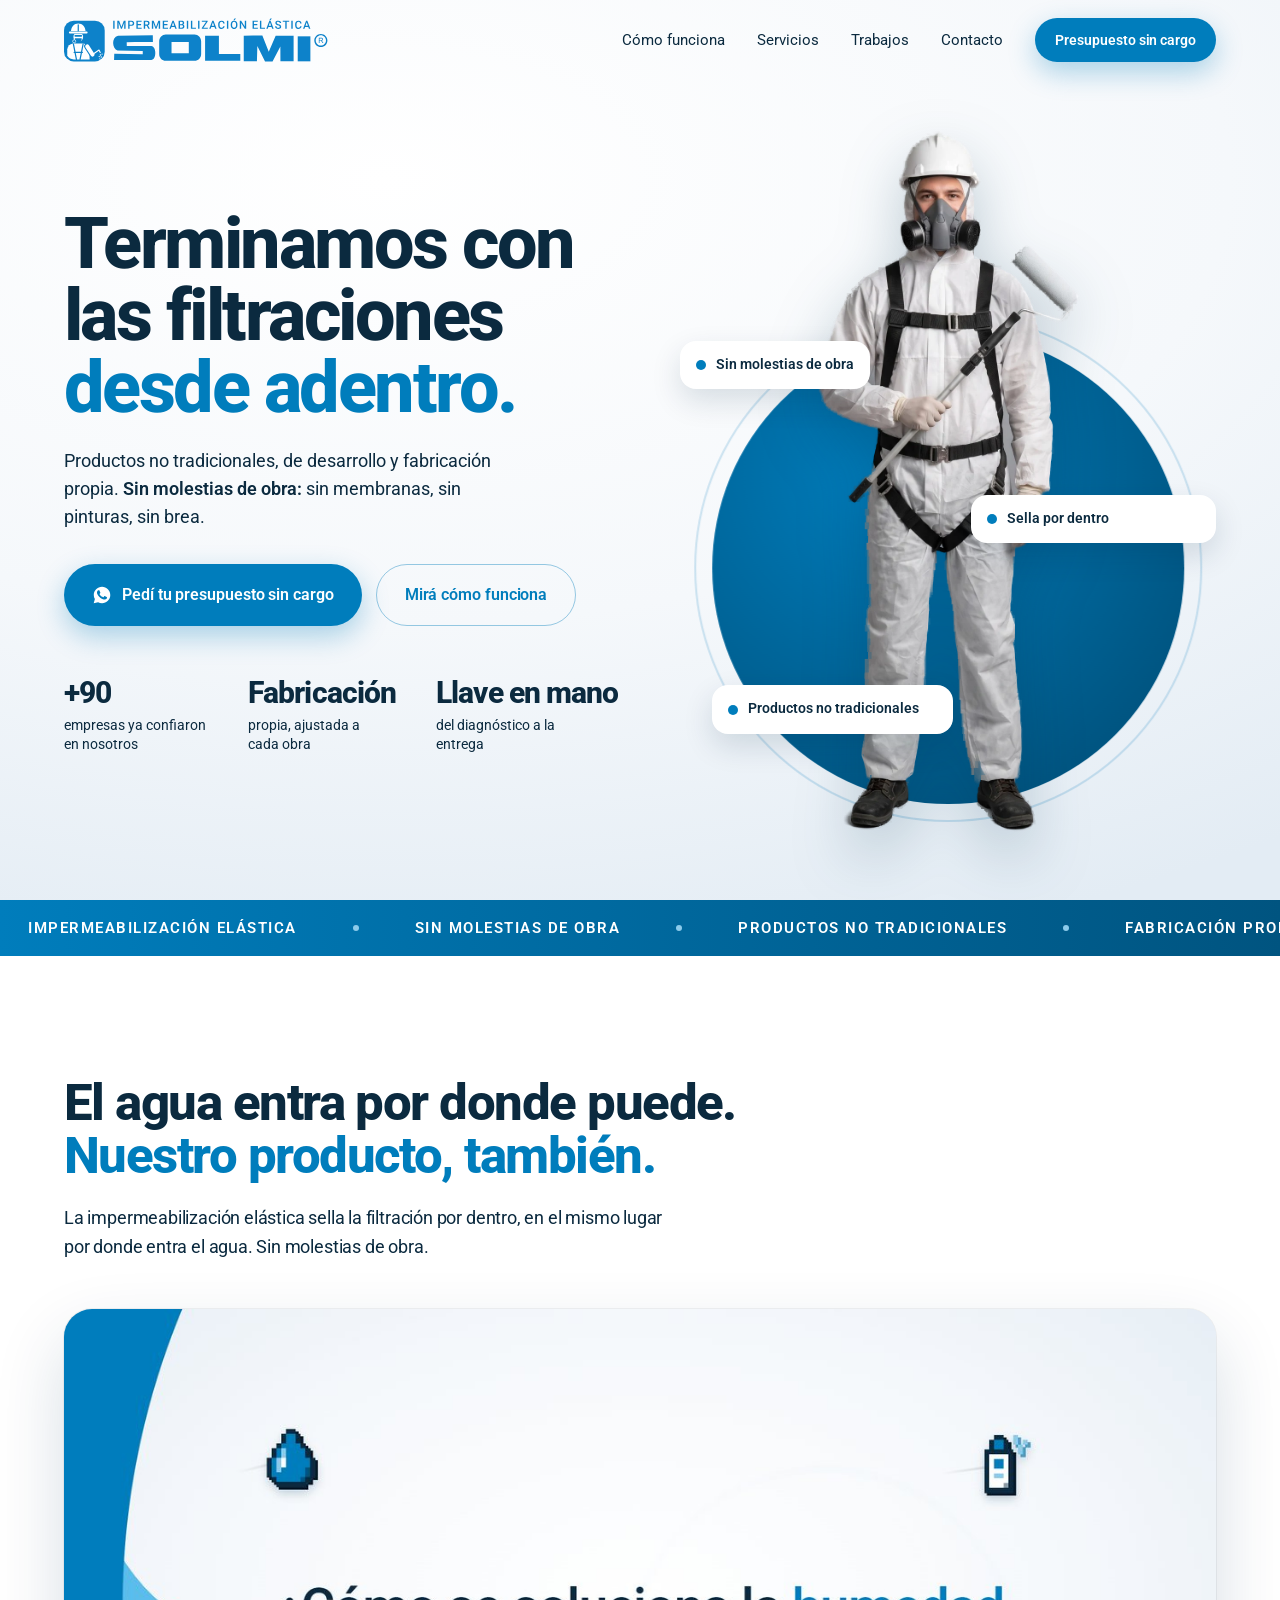
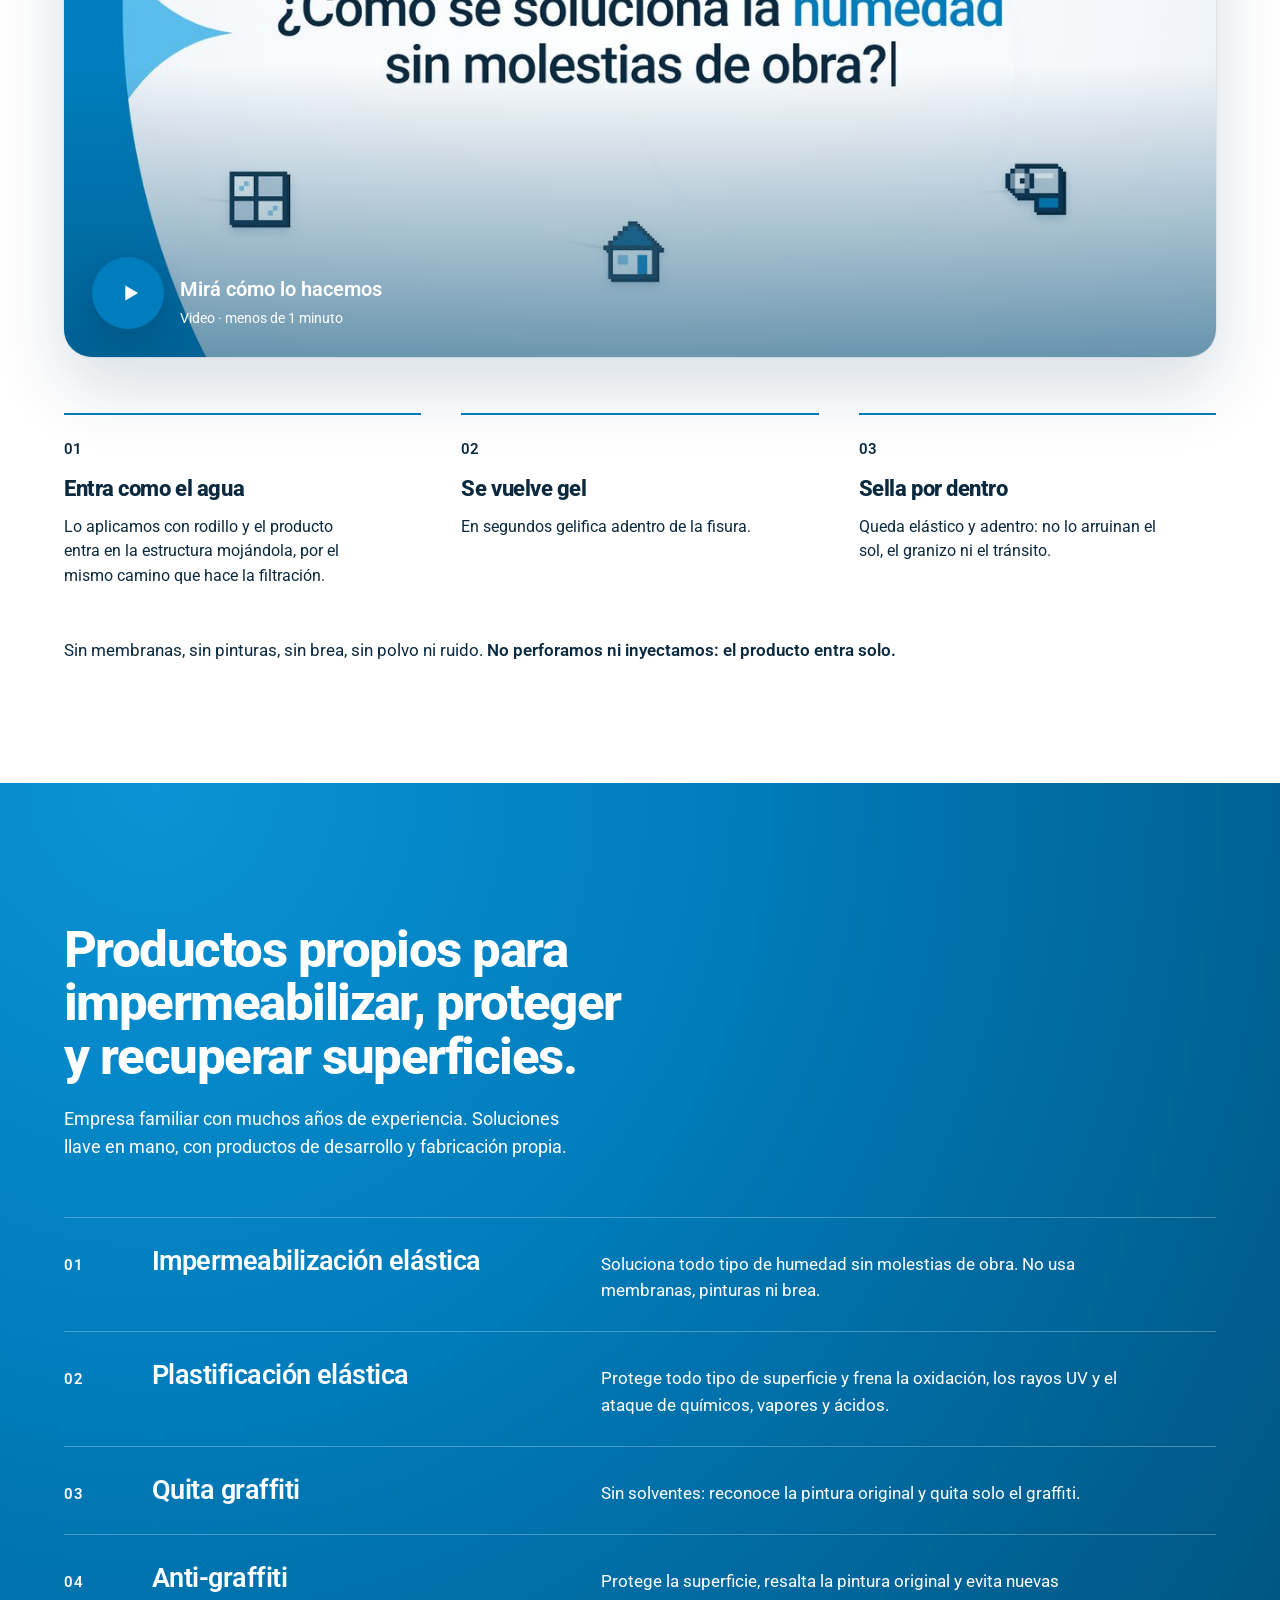
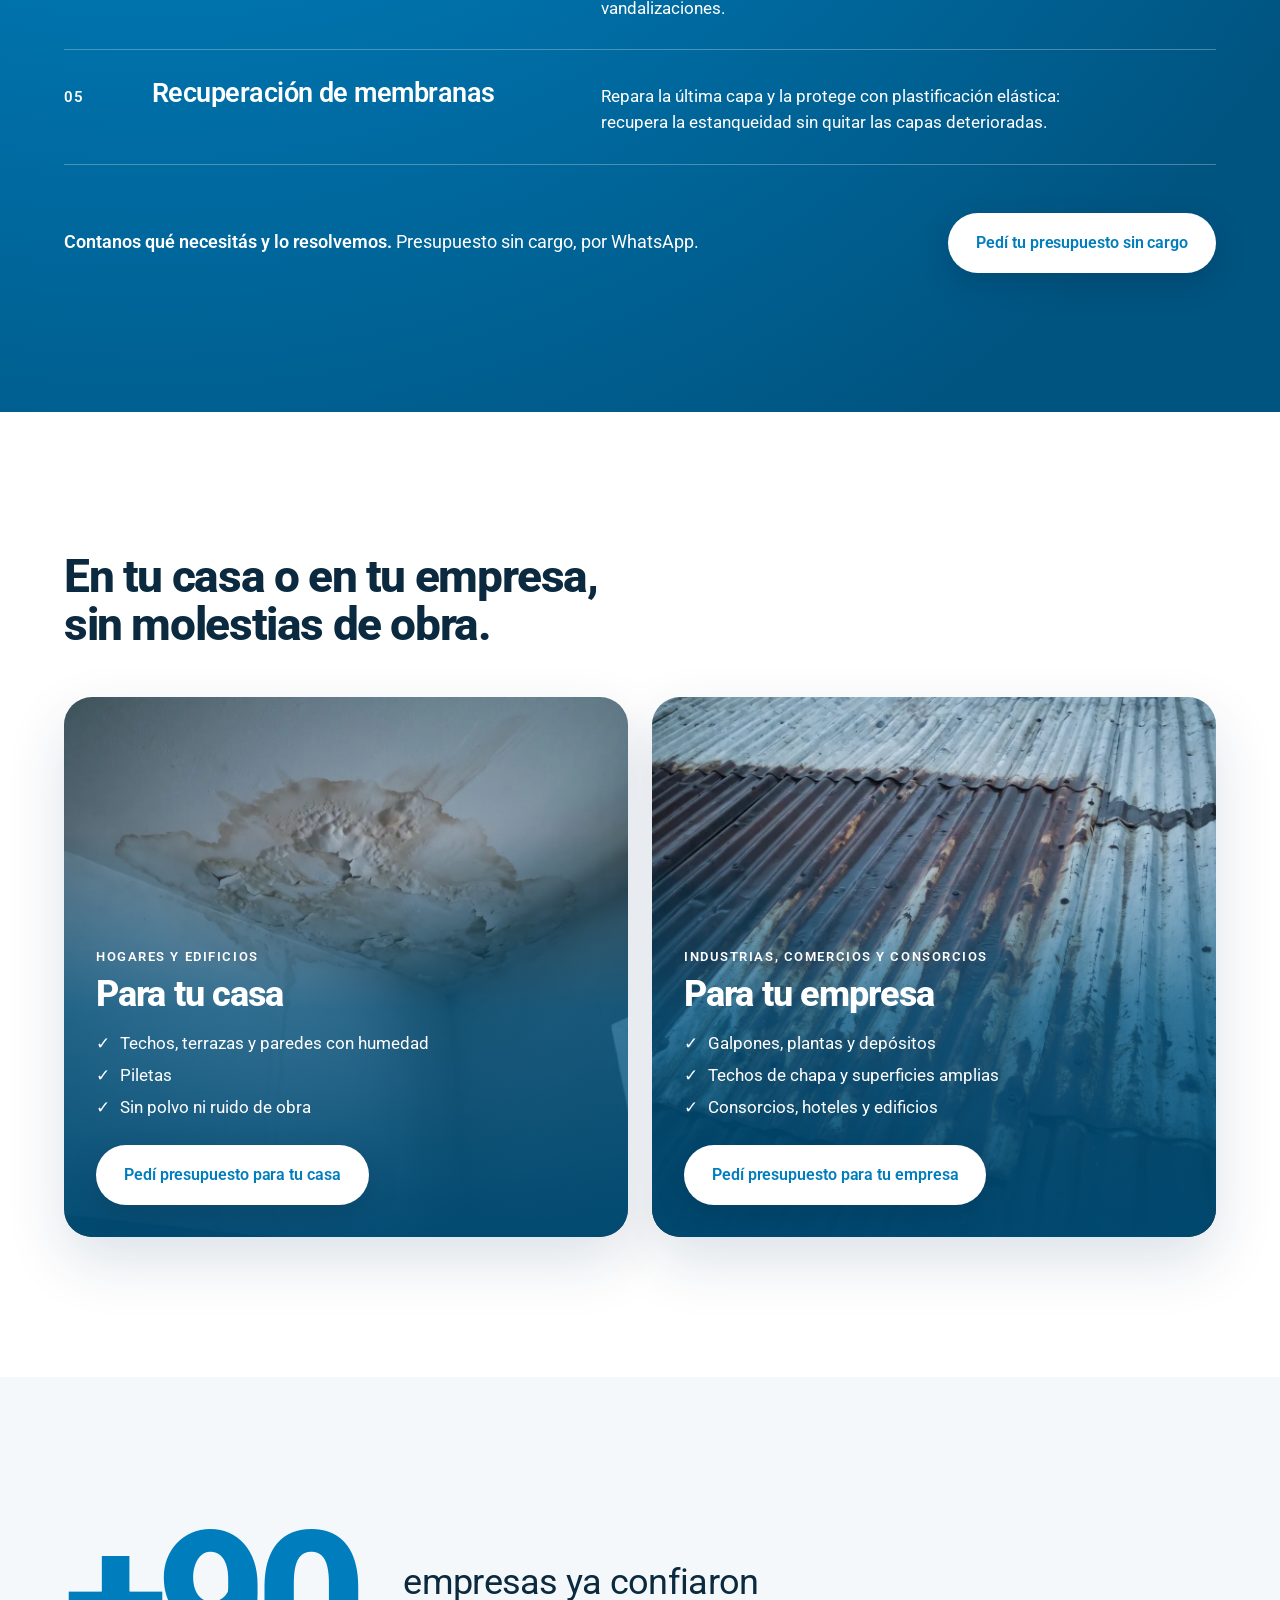
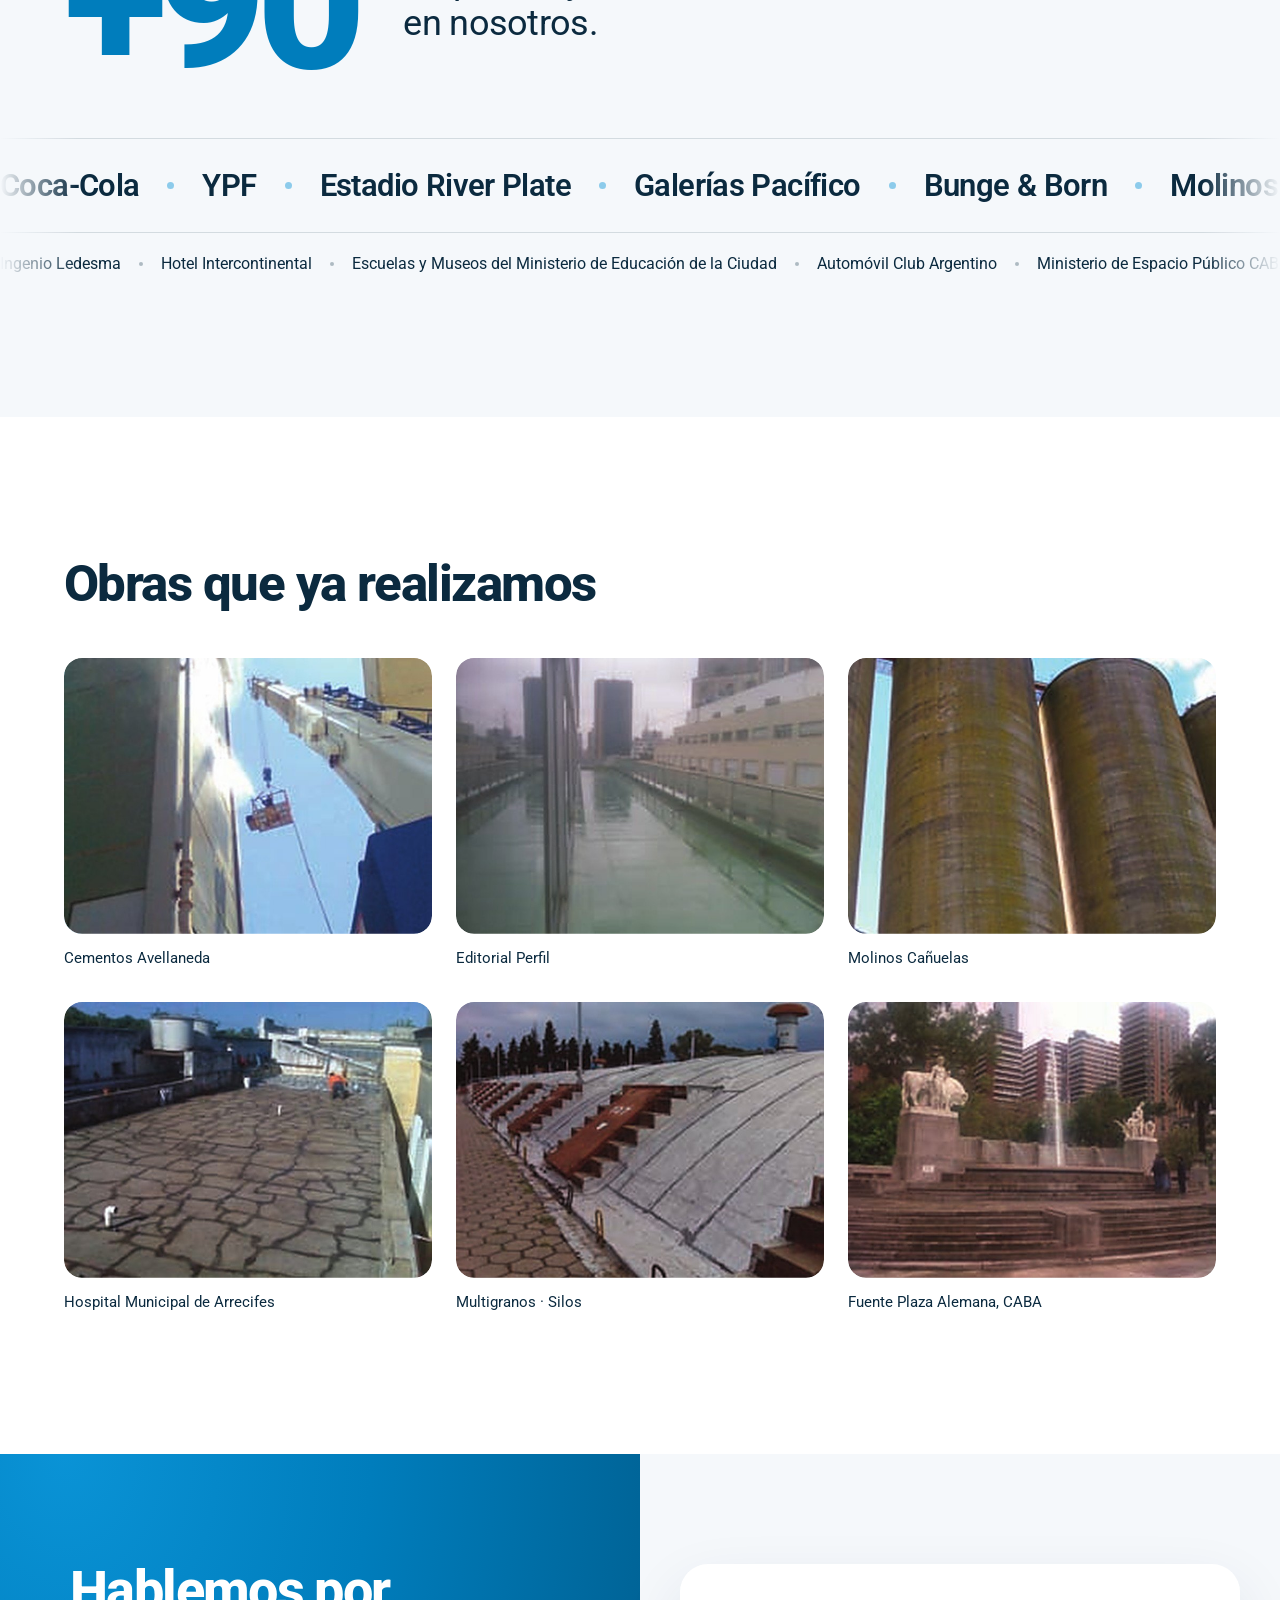
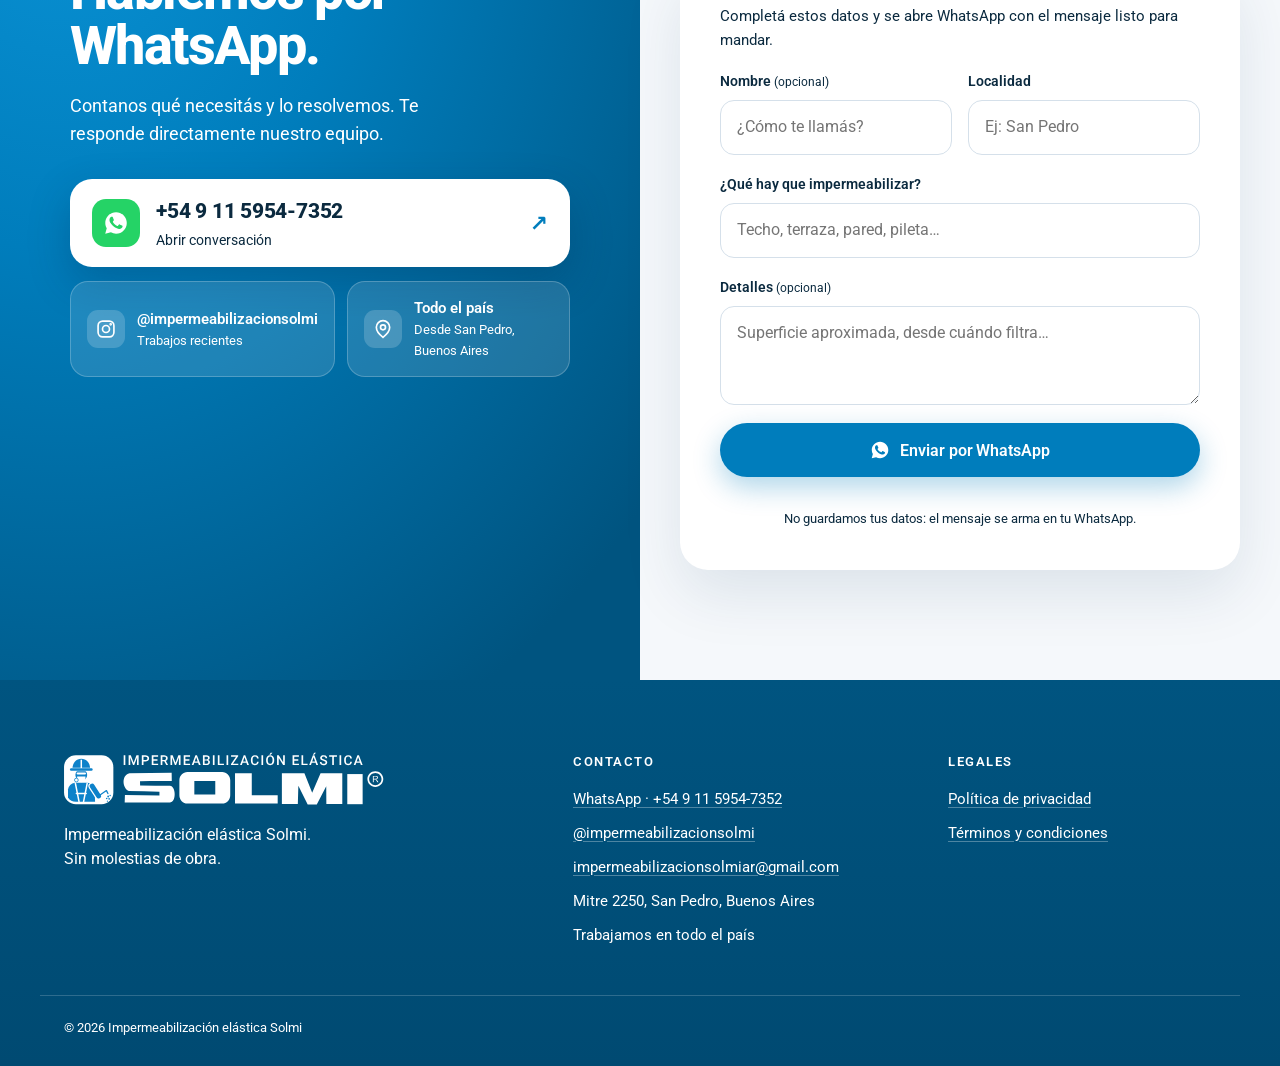
==== index.html @ 02254f0a "Presupuesto online: ficha con domicilio y tipo de trabajo + página para aceptar el presupuesto Co-Au" ====
<!DOCTYPE html>
<html lang="es">
<head>
    <meta charset="UTF-8">
    <meta name="viewport" content="width=device-width, initial-scale=1.0">
    <title>Impermeabilización elástica Solmi · Sin molestias de obra</title>
    <meta name="description" content="Impermeabilización elástica con productos no tradicionales, de desarrollo y fabricación propia. Sin molestias de obra: sin membranas, sin pinturas, sin brea. San Pedro y todo el corredor. Presupuesto sin cargo por WhatsApp.">
    <meta name="theme-color" content="#007DBC">
    <!-- Versión para mostrar: sacar este noindex cuando se publique en serio. -->
    <meta name="robots" content="noindex">
    <link rel="icon" href="./assets/img/favicon.svg" type="image/svg+xml">
    <link rel="apple-touch-icon" href="./assets/img/apple-touch-icon.png">
    <!-- Para compartir. ⬜ Si cambia el dominio, actualizar og:image y og:url. -->
    <meta property="og:type" content="website">
    <meta property="og:locale" content="es_AR">
    <meta property="og:site_name" content="Impermeabilización elástica Solmi">
    <meta property="og:title" content="Impermeabilización elástica Solmi · Sin molestias de obra">
    <meta property="og:description" content="Terminamos con las filtraciones desde adentro. Productos no tradicionales, de desarrollo y fabricación propia. Presupuesto sin cargo por WhatsApp.">
    <meta property="og:image" content="https://seerystudio.github.io/solmi-web/assets/img/og-solmi.jpg">
    <meta property="og:url" content="https://seerystudio.github.io/solmi-web/">
    <meta property="og:image:width" content="1200">
    <meta property="og:image:height" content="630">
    <meta name="twitter:card" content="summary_large_image">
    <script type="application/ld+json">{"@context": "https://schema.org", "@type": "LocalBusiness", "name": "Impermeabilización elástica Solmi", "description": "Impermeabilización elástica con productos no tradicionales, de desarrollo y fabricación propia. Sin molestias de obra.", "telephone": "+54 9 11 5954-7352", "email": "impermeabilizacionsolmiar@gmail.com", "image": "assets/img/og-solmi.jpg", "address": {"@type": "PostalAddress", "streetAddress": "Mitre 2250", "addressLocality": "San Pedro", "addressRegion": "Buenos Aires", "addressCountry": "AR"}, "areaServed": {"@type": "Country", "name": "Argentina"}, "sameAs": ["https://www.instagram.com/impermeabilizacionsolmi/"]}</script>

    <link rel="preload" href="./assets/fonts/roboto-latin-var.woff2" as="font" type="font/woff2" crossorigin>
    <link rel="preload" href="./assets/img/aplicador-frente.webp" as="image" fetchpriority="high">
    <link rel="stylesheet" href="index.css?v=20261014">
</head>
<body>
    <div class="scroll-bar" id="scroll-bar" aria-hidden="true"></div>

    <!-- MENÚ -->
    <nav class="nav" id="navbar" aria-label="Principal">
        <div class="container nav-container">
            <a href="#inicio" class="brand" aria-label="Impermeabilización elástica Solmi, inicio">
                <img class="logo" src="./assets/img/logo-solmi-sello.svg" alt="Impermeabilización elástica Solmi" width="930" height="155">
            </a>
            <div class="nav-links" id="nav-links">
                <a href="#como-funciona">Cómo funciona</a>
                <a href="#servicios">Servicios</a>
                <a href="#trabajos">Trabajos</a>
                <a href="#contacto">Contacto</a>
                <a href="./presupuesto/" class="btn btn-sm btn-main">Presupuesto sin cargo</a>
            </div>
            <button class="burger" id="burger" aria-label="Abrir menú" aria-expanded="false" aria-controls="nav-links">
                <svg viewBox="0 0 24 24" fill="none" stroke="currentColor" stroke-width="2" stroke-linecap="round" aria-hidden="true"><path class="l1" d="M4 7h16"/><path class="l2" d="M4 12h16"/><path class="l3" d="M4 17h16"/></svg>
            </button>
        </div>
    </nav>

    <!-- HERO -->
    <header class="hero" id="inicio">
        <div class="container hero-grid">
            <div class="hero-copy">
                <h1>Terminamos con las filtraciones <em>desde adentro.</em></h1>
                <p class="hero-sub">Productos no tradicionales, de desarrollo y fabricación propia. <strong>Sin molestias de obra:</strong> sin membranas, sin pinturas, sin brea.</p>
                <div class="hero-ctas">
                    <a href="https://wa.me/5491159547352?text=Hola%2C%20vengo%20de%20la%20web%20de%20Impermeabilizaci%C3%B3n%20el%C3%A1stica%20Solmi.%20Quiero%20pedir%20un%20presupuesto." target="_blank" rel="noopener" class="btn btn-main"><svg class="wa-ico" viewBox="0 0 24 24" aria-hidden="true"><path d="M12.04 2C6.58 2 2.13 6.45 2.13 11.91c0 1.75.46 3.45 1.32 4.95L2.05 22l5.25-1.38c1.45.79 3.08 1.21 4.74 1.21 5.46 0 9.91-4.45 9.91-9.91S17.5 2 12.04 2Zm5.8 14.03c-.25.69-1.44 1.32-2 1.4-.51.08-1.16.11-1.87-.12-.43-.14-.99-.32-1.7-.63-2.98-1.29-4.93-4.29-5.08-4.49-.15-.2-1.21-1.61-1.21-3.07 0-1.46.77-2.18 1.04-2.48.27-.3.6-.37.79-.37h.57c.18 0 .43-.07.67.51.25.6.84 2.06.92 2.21.07.15.12.32.02.52-.1.2-.15.32-.3.5-.15.17-.31.39-.45.52-.15.15-.3.31-.13.61.17.3.77 1.27 1.66 2.06 1.13 1.01 2.09 1.32 2.39 1.47.3.15.47.12.64-.07.17-.2.74-.87.94-1.16.2-.3.4-.25.67-.15.27.1 1.73.82 2.03.97.3.15.5.22.57.35.07.12.07.72-.17 1.41Z"/></svg>Pedí tu presupuesto sin cargo</a>
                    <a href="#como-funciona" class="btn btn-line">Mirá cómo funciona</a>
                </div>
                <dl class="hero-facts">
                    <div class="fact"><dt>+90</dt><dd>empresas ya confiaron en nosotros</dd></div>
                    <div class="fact"><dt>Fabricación</dt><dd>propia, ajustada a cada obra</dd></div>
                    <div class="fact"><dt>Llave en mano</dt><dd>del diagnóstico a la entrega</dd></div>
                </dl>
            </div>
            <div class="hero-visual" aria-hidden="true">
                <div class="hero-circle"></div>
                <img src="./assets/img/aplicador-frente.webp" alt="" width="618" height="1646" fetchpriority="high">
                <span class="chip c1"><i></i><span class="chip-txt"><span>Sin molestias de obra</span><span class="chip-more"><span>Sin polvo ni ruido</span></span></span></span>
                <span class="chip c2"><i></i><span class="chip-txt"><span>Sella por dentro</span><span class="chip-more"><span>Entra como el agua y se vuelve gel</span></span></span></span>
                <span class="chip c3"><i></i><span class="chip-txt"><span>Productos no tradicionales</span><span class="chip-more"><span>De desarrollo y fabricación propia</span></span></span></span>
            </div>
        </div>
    </header>

    <!-- FRANJA -->
    <div class="marquee" aria-label="Impermeabilización elástica, sin molestias de obra, productos no tradicionales, fabricación propia, llave en mano">
        <div class="marquee-track" aria-hidden="true">
            <span>Impermeabilización elástica</span>
            <span>Sin molestias de obra</span>
            <span>Productos no tradicionales</span>
            <span>Fabricación propia</span>
            <span>Llave en mano</span>
            <span>Impermeabilización elástica</span>
            <span>Sin molestias de obra</span>
            <span>Productos no tradicionales</span>
            <span>Fabricación propia</span>
            <span>Llave en mano</span>
        </div>
    </div>

    <!-- CÓMO FUNCIONA -->
    <section id="como-funciona" class="section how">
        <div class="container">
            <div class="how-head reveal">
                <h2 class="how-title">El agua entra por donde puede. <em>Nuestro producto, también.</em></h2>
                <p class="lead">La impermeabilización elástica sella la filtración por dentro, en el mismo lugar por donde entra el agua. Sin molestias de obra.</p>
            </div>

            <figure class="how-video reveal reveal-zoom">
                <video id="how-vid" playsinline preload="none" poster="./assets/img/video-poster.jpg" width="1920" height="1080">
                    <source src="./assets/video/solmi-lanzamiento-16x9.mp4?v=20261014" type="video/mp4">
                </video>
                <button type="button" class="how-play" id="how-play" aria-label="Reproducir el video de Impermeabilización elástica Solmi">
                    <span class="how-play-btn"><svg viewBox="0 0 24 24" aria-hidden="true"><path d="M8 5.5v13l11-6.5z"/></svg></span>
                    <span class="how-play-txt"><b>Mirá cómo lo hacemos</b><span>Video · menos de 1 minuto</span></span>
                </button>
            </figure>

            <ol class="how-steps" data-stagger>
                <li>
                    <span class="how-num">01</span>
                    <b>Entra como el agua</b>
                    <p>Lo aplicamos con rodillo y el producto entra en la estructura mojándola, por el mismo camino que hace la filtración.</p>
                </li>
                <li>
                    <span class="how-num">02</span>
                    <b>Se vuelve gel</b>
                    <p>En segundos gelifica adentro de la fisura.</p>
                </li>
                <li>
                    <span class="how-num">03</span>
                    <b>Sella por dentro</b>
                    <p>Queda elástico y adentro: no lo arruinan el sol, el granizo ni el tránsito.</p>
                </li>
            </ol>

            <!-- ⬜ Validar con Solmi antes de publicar: «No perforamos ni inyectamos». -->
            <p class="how-sin reveal">Sin membranas, sin pinturas, sin brea, sin polvo ni ruido. <strong>No perforamos ni inyectamos: el producto entra solo.</strong></p>
        </div>
    </section>

    <!-- QUÉ HACEMOS (textos de la carpeta institucional, pág. 2) -->
    <section id="servicios" class="section what">
        <div class="container">
            <div class="what-head reveal">
                <h2 class="what-title">Productos propios para impermeabilizar, proteger y recuperar superficies.</h2>
                <p class="what-lead">Empresa familiar con muchos años de experiencia. Soluciones llave en mano, con productos de desarrollo y fabricación propia.</p>
            </div>

            <ol class="what-list" data-stagger>
                <li class="what-row">
                    <span class="what-num">01</span>
                    <h3>Impermeabilización elástica</h3>
                    <p>Soluciona todo tipo de humedad sin molestias de obra. No usa membranas, pinturas ni brea.</p>
                </li>
                <li class="what-row">
                    <span class="what-num">02</span>
                    <h3>Plastificación elástica</h3>
                    <p>Protege todo tipo de superficie y frena la oxidación, los rayos UV y el ataque de químicos, vapores y ácidos.</p>
                </li>
                <li class="what-row">
                    <span class="what-num">03</span>
                    <h3>Quita graffiti</h3>
                    <p>Sin solventes: reconoce la pintura original y quita solo el graffiti.</p>
                </li>
                <li class="what-row">
                    <span class="what-num">04</span>
                    <h3>Anti-graffiti</h3>
                    <p>Protege la superficie, resalta la pintura original y evita nuevas vandalizaciones.</p>
                </li>
                <li class="what-row">
                    <span class="what-num">05</span>
                    <h3>Recuperación de membranas</h3>
                    <p>Repara la última capa y la protege con plastificación elástica: recupera la estanqueidad sin quitar las capas deterioradas.</p>
                </li>
            </ol>

            <div class="what-cta reveal">
                <p><strong>Contanos qué necesitás y lo resolvemos.</strong> Presupuesto sin cargo, por WhatsApp.</p>
                <a href="https://wa.me/5491159547352?text=Hola%2C%20vengo%20de%20la%20web%20de%20Impermeabilizaci%C3%B3n%20el%C3%A1stica%20Solmi.%20Quiero%20pedir%20un%20presupuesto." target="_blank" rel="noopener" class="btn btn-white">Pedí tu presupuesto sin cargo</a>
            </div>
        </div>
    </section>

    <!-- HOGARES E INDUSTRIAS (referencia: impermeabilizando.com.ar) -->
    <section id="hogares-industrias" class="section segs">
        <div class="container">
            <div class="reveal">
                <h2 class="segs-title">En tu casa o en tu empresa, sin molestias de obra.</h2>
            </div>
            <div class="segs-grid" data-stagger>
                <article class="seg" tabindex="0" role="button" aria-haspopup="dialog" aria-controls="dlg-hogar" data-open="dlg-hogar">
                    <img src="./assets/img/hogar.webp" alt="" width="1200" height="1120" loading="lazy">
                    <div class="seg-body">
                        <span class="seg-kicker">Hogares y edificios</span>
                        <h3>Para tu casa</h3>
                        <ul>
                            <li>Techos, terrazas y paredes con humedad</li>
                            <li>Piletas</li>
                            <li>Sin polvo ni ruido de obra</li>
                        </ul>
                        <span class="btn btn-white">Pedí presupuesto para tu casa</span>
                    </div>
                </article>
                <article class="seg" tabindex="0" role="button" aria-haspopup="dialog" aria-controls="dlg-empresa" data-open="dlg-empresa">
                    <img src="./assets/img/industria.webp" alt="" width="1200" height="1120" loading="lazy">
                    <div class="seg-body">
                        <span class="seg-kicker">Industrias, comercios y consorcios</span>
                        <h3>Para tu empresa</h3>
                        <ul>
                            <li>Galpones, plantas y depósitos</li>
                            <li>Techos de chapa y superficies amplias</li>
                            <li>Consorcios, hoteles y edificios</li>
                        </ul>
                        <span class="btn btn-white">Pedí presupuesto para tu empresa</span>
                    </div>
                </article>
            </div>
        </div>
    </section>


    <!-- FORMULARIOS DE HOGARES E INDUSTRIAS (se abren al tocar cada tarjeta) -->
    <dialog class="seg-dlg" id="dlg-hogar" aria-labelledby="dlg-hogar-t">
        <button type="button" class="dlg-x" data-close aria-label="Cerrar">×</button>
        <span class="seg-kicker">Hogares y edificios</span>
        <h3 id="dlg-hogar-t">Presupuesto para tu casa</h3>
        <p class="dlg-txt">Impermeabilización elástica para techos, terrazas, paredes y piletas, sin molestias de obra: sin polvo ni ruido. El presupuesto es sin cargo y aceptamos distintas formas de pago.</p>
        <p class="dlg-sub">Llegamos a</p>
        <ul class="dlg-zonas">
                    <li>Campana</li>
                    <li>Zárate</li>
                    <li>Lima</li>
                    <li>Baradero</li>
                    <li>San Pedro</li>
                    <li>Gobernador Castro</li>
                    <li>Ramallo</li>
                    <li>San Nicolás</li>
                    <li>Arrecifes</li>
                    <li>Pergamino</li>
                    <li>Chacabuco</li>
                    <li>Villa Constitución</li>
                    <li>Empalme</li>
                    <li>Arroyo Seco</li>
                    <li>Rosario</li>
                    <li>Luján</li>
                    <li>Mercedes</li>
                    <li>Salto</li>
                    <li>San Antonio de Areco</li>
        </ul>
        <form class="dlg-form" onsubmit="return enviarSeg(event, this, 'hogar')">
            <div class="cf-group">
                <label for="h-loc">Localidad</label>
                <select id="h-loc" name="localidad" required>
                    <option value="" disabled selected>Elegí tu localidad</option>
                                <option>Campana</option>
                                <option>Zárate</option>
                                <option>Lima</option>
                                <option>Baradero</option>
                                <option>San Pedro</option>
                                <option>Gobernador Castro</option>
                                <option>Ramallo</option>
                                <option>San Nicolás</option>
                                <option>Arrecifes</option>
                                <option>Pergamino</option>
                                <option>Chacabuco</option>
                                <option>Villa Constitución</option>
                                <option>Empalme</option>
                                <option>Arroyo Seco</option>
                                <option>Rosario</option>
                                <option>Luján</option>
                                <option>Mercedes</option>
                                <option>Salto</option>
                                <option>San Antonio de Areco</option>
                    <option value="otra">Otra localidad</option>
                </select>
                <input id="h-otra" name="otra" placeholder="¿Cuál?" hidden>
            </div>
            <fieldset class="cf-group">
                <legend>¿Qué hay que impermeabilizar?</legend>
                <div class="chips">
                            <label class="chip-opt"><input type="radio" name="que" value="Techo" required><span>Techo</span></label>
                            <label class="chip-opt"><input type="radio" name="que" value="Terraza" required><span>Terraza</span></label>
                            <label class="chip-opt"><input type="radio" name="que" value="Pared" required><span>Pared</span></label>
                            <label class="chip-opt"><input type="radio" name="que" value="Pileta" required><span>Pileta</span></label>
                            <label class="chip-opt"><input type="radio" name="que" value="Otro" required><span>Otro</span></label>
                </div>
            </fieldset>
            <div class="cf-group"><label for="h-nombre">Nombre <small>(opcional)</small></label><input id="h-nombre" name="nombre" autocomplete="given-name" placeholder="¿Cómo te llamás?"></div>
            <button class="btn btn-main cf-submit" type="submit">Enviar por WhatsApp</button>
        </form>
    </dialog>

    <dialog class="seg-dlg" id="dlg-empresa" aria-labelledby="dlg-empresa-t">
        <button type="button" class="dlg-x" data-close aria-label="Cerrar">×</button>
        <span class="seg-kicker">Industrias, comercios y consorcios</span>
        <h3 id="dlg-empresa-t">Presupuesto para tu empresa</h3>
        <p class="dlg-txt">Trabajamos en <strong>todo el país</strong>. Galpones, plantas, depósitos, consorcios y hoteles: soluciones llave en mano, con productos de desarrollo y fabricación propia y sin molestias de obra. El presupuesto es sin cargo.</p>
        <form class="dlg-form" onsubmit="return enviarSeg(event, this, 'empresa')">
            <div class="cf-row">
                <div class="cf-group"><label for="e-emp">Empresa <small>(opcional)</small></label><input id="e-emp" name="empresa" autocomplete="organization" placeholder="Nombre de la empresa"></div>
                <div class="cf-group"><label for="e-loc">Localidad y provincia</label><input id="e-loc" name="localidad" required placeholder="Ej: Córdoba, Córdoba"></div>
            </div>
            <fieldset class="cf-group">
                <legend>¿Qué tipo de lugar es?</legend>
                <div class="chips">
                            <label class="chip-opt"><input type="radio" name="tipo" value="Galpón" required><span>Galpón</span></label>
                            <label class="chip-opt"><input type="radio" name="tipo" value="Planta industrial" required><span>Planta industrial</span></label>
                            <label class="chip-opt"><input type="radio" name="tipo" value="Depósito" required><span>Depósito</span></label>
                            <label class="chip-opt"><input type="radio" name="tipo" value="Consorcio o edificio" required><span>Consorcio o edificio</span></label>
                            <label class="chip-opt"><input type="radio" name="tipo" value="Hotel" required><span>Hotel</span></label>
                            <label class="chip-opt"><input type="radio" name="tipo" value="Otro" required><span>Otro</span></label>
                </div>
            </fieldset>
            <div class="cf-group"><label for="e-sup">Superficie aproximada <small>(opcional)</small></label><input id="e-sup" name="superficie" placeholder="Ej: 800 m²"></div>
            <button class="btn btn-main cf-submit" type="submit">Enviar por WhatsApp</button>
        </form>
    </dialog>

    <!-- CONFÍAN EN SOLMI (carpeta institucional, pág. 3) -->
    <!-- ⬜ Confirmar con Solmi que se pueden mostrar los nombres antes de publicar. -->
    <section id="confian" class="section trust">
        <div class="container">
            <div class="trust-big reveal">
                <span class="trust-num" data-count="90">+90</span>
                <p>empresas ya confiaron en nosotros.</p>
            </div>

            <!-- Cintas: la segunda copia de cada lista la arma el script (aria-hidden) -->
            <div class="ticker ticker-lg reveal">
                <ul class="ticker-track">
                    <li>Coca-Cola</li>
                    <li>YPF</li>
                    <li>Estadio River Plate</li>
                    <li>Galerías Pacífico</li>
                    <li>Bunge &amp; Born</li>
                    <li>Molinos Cañuelas</li>
                    <li>Cementos Avellaneda</li>
                    <li>Papel Prensa</li>
                    <li>Diario La Nación</li>
                </ul>
            </div>
            <div class="ticker ticker-sm reveal">
                <ul class="ticker-track ticker-rev">
                    <li>Ingenio Ledesma</li>
                    <li>Hotel Intercontinental</li>
                    <li>Escuelas y Museos del Ministerio de Educación de la Ciudad</li>
                    <li>Automóvil Club Argentino</li>
                    <li>Ministerio de Espacio Público CABA</li>
                    <li>A.F.A. Agricultores Federados Argentinos</li>
                    <li>Cabildo de la Ciudad de Buenos Aires</li>
                    <li>Municipalidad de la Ciudad de Buenos Aires</li>
                    <li>CEAMSE</li>
                    <li>Municipalidad de Zárate</li>
                    <li>Autódromo de Buenos Aires</li>
                    <li>Comirsa</li>
                    <li>Hipódromo de Buenos Aires</li>
                    <li>Municipalidad de San Pedro</li>
                    <li>Edificio Le Parc</li>
                    <li>Paradores Atalaya</li>
                    <li>Editorial Perfil</li>
                    <li>Hotel Panamericano</li>
                    <li>Cerámica San Lorenzo</li>
                    <li>SADIV</li>
                    <li>Administración Erranti</li>
                    <li>Consorcio Edificio Cavia</li>
                    <li>Centro Hidráulico</li>
                    <li>Jakas · Kokic · Ivancich</li>
                    <li>Hotel Carlton</li>
                    <li>U.A.T.R.E.</li>
                    <li>O.S.P.R.E.R.A.</li>
                    <li>Colegio privado Dover</li>
                    <li>Club Banade</li>
                    <li>Dante Verderi y Asociados</li>
                    <li>Complejo Ville Larus de Mar Azul</li>
                    <li>Complejo Bungalow Ramallo</li>
                    <li>Consorcio Edificio Av. Santa Fe</li>
                    <li>Escuela N.º 2 Salto</li>
                    <li>Hotel Álamos de Mar Azul</li>
                    <li>Frigorífico Pradec</li>
                    <li>Estudio Contable Kamm</li>
                    <li>Textil Pergamino</li>
                    <li>Rectificadora Francucci · Leones</li>
                    <li>Di Palma Marcos</li>
                    <li>Di Palma Patricio</li>
                    <li>Productores de Maíz</li>
                    <li>Consorcio Edificio Mansilla</li>
                    <li>Diario El Norte</li>
                    <li>Complejo Costas de Ramallo</li>
                    <li>Ciudad Cristiana</li>
                    <li>Gomería Pellegrini</li>
                    <li>Provincia Salud</li>
                    <li>Hotel Libertador</li>
                    <li>Edificio Guaraní IV</li>
                    <li>Emisora APA</li>
                    <li>Maure de Leones</li>
                    <li>Galería de Artes Buenos Aires</li>
                    <li>Hospital Municipal de Arrecifes</li>
                    <li>Club Rivadavia de Venado Tuerto</li>
                    <li>Club Náutico Zárate</li>
                    <li>Hotel de los Arroyos Apart</li>
                    <li>Criaderos Scoppa</li>
                    <li>Manuchar</li>
                    <li>Diario de Hoy</li>
                    <li>Liga Deportiva Sampedrina</li>
                    <li>LT 24 Radio San Nicolás</li>
                    <li>YPF Rasso · San Luis</li>
                    <li>Cereales Multigrano</li>
                    <li>O.S.P.O.C.E. Obra social</li>
                    <li>Administración Mastandrea</li>
                    <li>Comisaría de San Pedro</li>
                    <li>Arenera del Puerto</li>
                    <li>Hotel Wonderfull</li>
                    <li>Cadenas de Hoteles Solans</li>
                    <li>Cameron Argentina</li>
                    <li>Panificadora Gualdoni</li>
                    <li>Consorcio Arenas de Mar del Plata</li>
                    <li>Paolozo Hermanos</li>
                    <li>Lácteos Don Luciano</li>
                    <li>Periódico El Imparcial</li>
                    <li>Concesionaria Sánchez y Asociados</li>
                    <li>Hotel Esser</li>
                    <li>Hotel Presidente</li>
                    <li>Consorcio Edificio Bacacay</li>
                    <li>Torres Altos de los Arroyos</li>
                    <li>Cámara de Comercio San Justo</li>
                    <li>Edificio Quartier Sinclair</li>
                    <li>Cóndor Andino</li>
                    <li>Vercelli Hermanos</li>
                    <li>Weldins Alloys Argentina</li>
                    <li>Cine Teatro Salto</li>
                </ul>
            </div>
        </div>
    </section>

    <!-- OBRAS (carpeta institucional, pág. 4) -->
    <section id="trabajos" class="section works">
        <div class="container">
            <div class="reveal">
                <h2 class="works-title">Obras que ya realizamos</h2>
            </div>
            <div class="works-grid" data-stagger>
                <figure><img src="./assets/img/obras/cementos-avellaneda.jpg" alt="Trabajo en altura con canasto colgante en Cementos Avellaneda" width="687" height="522" loading="lazy"><figcaption>Cementos Avellaneda</figcaption></figure>
                <figure><img src="./assets/img/obras/editorial-perfil.jpg" alt="Terraza impermeabilizada de Editorial Perfil" width="702" height="525" loading="lazy"><figcaption>Editorial Perfil</figcaption></figure>
                <figure><img src="./assets/img/obras/molinos-canuelas.jpg" alt="Silos de Molinos Cañuelas" width="693" height="522" loading="lazy"><figcaption>Molinos Cañuelas</figcaption></figure>
                <figure><img src="./assets/img/obras/hospital-arrecifes.jpg" alt="Techo del Hospital Municipal de Arrecifes durante el trabajo" width="690" height="519" loading="lazy"><figcaption>Hospital Municipal de Arrecifes</figcaption></figure>
                <figure><img src="./assets/img/obras/multigranos-silos.jpg" alt="Techo de silo de Multigranos" width="690" height="522" loading="lazy"><figcaption>Multigranos · Silos</figcaption></figure>
                <figure><img src="./assets/img/obras/fuente-plaza-alemana.jpg" alt="Fuente de Plaza Alemana, en la Ciudad de Buenos Aires" width="690" height="522" loading="lazy"><figcaption>Fuente Plaza Alemana, CABA</figcaption></figure>
            </div>
        </div>
    </section>

    <!-- CONTACTO (versión A: el original de Antigravity adaptado a Solmi) -->
    <section id="contacto" class="contact">
        <div class="ca">
            <div class="ca-left">
                <div class="ca-left-in reveal">
                    <h2>Hablemos por WhatsApp.</h2>
                    <p>Contanos qué necesitás y lo resolvemos. Te responde directamente nuestro equipo.</p>
                    <a class="ca-wa" href="https://wa.me/5491159547352?text=Hola%2C%20vengo%20de%20la%20web%20de%20Impermeabilizaci%C3%B3n%20el%C3%A1stica%20Solmi.%20Quiero%20pedir%20un%20presupuesto." target="_blank" rel="noopener">
                        <span class="ic"><svg viewBox="0 0 24 24" aria-hidden="true"><path fill="currentColor" d="M12.04 2C6.58 2 2.13 6.45 2.13 11.91c0 1.75.46 3.45 1.32 4.95L2.05 22l5.25-1.38c1.45.79 3.08 1.21 4.74 1.21 5.46 0 9.91-4.45 9.91-9.91S17.5 2 12.04 2Zm5.8 14.03c-.25.69-1.44 1.32-2 1.4-.51.08-1.16.11-1.87-.12-.43-.14-.99-.32-1.7-.63-2.98-1.29-4.93-4.29-5.08-4.49-.15-.2-1.21-1.61-1.21-3.07 0-1.46.77-2.18 1.04-2.48.27-.3.6-.37.79-.37h.57c.18 0 .43-.07.67.51.25.6.84 2.06.92 2.21.07.15.12.32.02.52-.1.2-.15.32-.3.5-.15.17-.31.39-.45.52-.15.15-.3.31-.13.61.17.3.77 1.27 1.66 2.06 1.13 1.01 2.09 1.32 2.39 1.47.3.15.47.12.64-.07.17-.2.74-.87.94-1.16.2-.3.4-.25.67-.15.27.1 1.73.82 2.03.97.3.15.5.22.57.35.07.12.07.72-.17 1.41Z"/></svg></span>
                        <span><b>+54 9 11 5954-7352</b><span>Abrir conversación</span></span>
                        <span class="arrow">↗</span>
                    </a>
                    <div class="ca-cards">
                        <a class="ca-card" href="https://www.instagram.com/impermeabilizacionsolmi/" target="_blank" rel="noopener">
                            <span class="ic"><svg viewBox="0 0 24 24" aria-hidden="true"><g fill="none" stroke="currentColor" stroke-width="2"><rect x="2.5" y="2.5" width="19" height="19" rx="5.5"/><circle cx="12" cy="12" r="4.2"/><circle cx="17.6" cy="6.4" r="0.6" fill="currentColor"/></g></svg></span>
                            <span><b>@impermeabilizacionsolmi</b><span>Trabajos recientes</span></span>
                        </a>
                        <div class="ca-card">
                            <span class="ic"><svg viewBox="0 0 24 24" aria-hidden="true"><g fill="none" stroke="currentColor" stroke-width="2"><path d="M20 10c0 6-8 12-8 12s-8-6-8-12a8 8 0 0 1 16 0Z"/><circle cx="12" cy="10" r="3"/></g></svg></span>
                            <span><b>Todo el país</b><span>Desde San Pedro, Buenos Aires</span></span>
                        </div>
                    </div>
                </div>
            </div>
            <div class="ca-right">
                <form class="ca-form reveal" onsubmit="return enviar(event, this)">
                    <p class="hint">Completá estos datos y se abre WhatsApp con el mensaje listo para mandar.</p>
                    <div class="row2">
                        <div class="cf-group"><label for="a-nombre">Nombre <small>(opcional)</small></label><input id="a-nombre" name="nombre" autocomplete="given-name" placeholder="¿Cómo te llamás?"></div>
                        <div class="cf-group"><label for="a-loc">Localidad</label><input id="a-loc" name="localidad" required placeholder="Ej: San Pedro"></div>
                    </div>
                    <div class="cf-group"><label for="a-que">¿Qué hay que impermeabilizar?</label><input id="a-que" name="que" required placeholder="Techo, terraza, pared, pileta…"></div>
                    <div class="cf-group"><label for="a-det">Detalles <small>(opcional)</small></label><textarea id="a-det" name="detalles" rows="3" placeholder="Superficie aproximada, desde cuándo filtra…"></textarea></div>
                    <button class="btn btn-main cf-submit" type="submit"><svg class="wa-ico" width="20" height="20" viewBox="0 0 24 24" aria-hidden="true"><path fill="currentColor" d="M12.04 2C6.58 2 2.13 6.45 2.13 11.91c0 1.75.46 3.45 1.32 4.95L2.05 22l5.25-1.38c1.45.79 3.08 1.21 4.74 1.21 5.46 0 9.91-4.45 9.91-9.91S17.5 2 12.04 2Zm5.8 14.03c-.25.69-1.44 1.32-2 1.4-.51.08-1.16.11-1.87-.12-.43-.14-.99-.32-1.7-.63-2.98-1.29-4.93-4.29-5.08-4.49-.15-.2-1.21-1.61-1.21-3.07 0-1.46.77-2.18 1.04-2.48.27-.3.6-.37.79-.37h.57c.18 0 .43-.07.67.51.25.6.84 2.06.92 2.21.07.15.12.32.02.52-.1.2-.15.32-.3.5-.15.17-.31.39-.45.52-.15.15-.3.31-.13.61.17.3.77 1.27 1.66 2.06 1.13 1.01 2.09 1.32 2.39 1.47.3.15.47.12.64-.07.17-.2.74-.87.94-1.16.2-.3.4-.25.67-.15.27.1 1.73.82 2.03.97.3.15.5.22.57.35.07.12.07.72-.17 1.41Z"/></svg>Enviar por WhatsApp</button>
                    <p class="cf-note">No guardamos tus datos: el mensaje se arma en tu WhatsApp.</p>
                </form>
            </div>
        </div>
    </section>

    <!-- PIE -->
    <footer class="foot">
        <div class="container foot-grid">
            <div class="foot-brand">
                <img src="./assets/img/logo-solmi-sello-blanco.svg" alt="Impermeabilización elástica Solmi" width="930" height="155">
                <p>Impermeabilización elástica Solmi.<br>Sin molestias de obra.</p>
            </div>
            <div>
                <h3>Contacto</h3>
                <ul>
                    <li><a href="https://wa.me/5491159547352?text=Hola%2C%20vengo%20de%20la%20web%20de%20Impermeabilizaci%C3%B3n%20el%C3%A1stica%20Solmi." target="_blank" rel="noopener">WhatsApp · +54 9 11 5954-7352</a></li>
                    <li><a href="https://www.instagram.com/impermeabilizacionsolmi/" target="_blank" rel="noopener">@impermeabilizacionsolmi</a></li>
                    <li><a href="mailto:impermeabilizacionsolmiar@gmail.com">impermeabilizacionsolmiar@gmail.com</a></li>
                    <li>Mitre 2250, San Pedro, Buenos Aires</li>
                    <li>Trabajamos en todo el país</li>
                </ul>
            </div>
            <div>
                <h3>Legales</h3>
                <ul>
                    <li><a href="./politica-de-privacidad/">Política de privacidad</a></li>
                    <li><a href="./terminos-y-condiciones/">Términos y condiciones</a></li>
                </ul>
            </div>
        </div>
        <div class="container foot-bottom">© 2026 Impermeabilización elástica Solmi</div>
    </footer>

    <script>
        // Video de Cómo funciona: el botón grande arranca con sonido y desaparece
        (() => {
            const vid = document.getElementById('how-vid');
            const play = document.getElementById('how-play');
            play.addEventListener('click', () => { vid.play(); });
            vid.addEventListener('play', () => { play.hidden = true; vid.controls = true; });
            vid.addEventListener('ended', () => { play.hidden = false; vid.controls = false; vid.currentTime = 0; });
        })();

        // Cintas de empresas: duplica cada lista para que el loop no tenga corte y ajusta la velocidad al largo
        document.querySelectorAll('.ticker-track').forEach((track) => {
            const copy = track.cloneNode(true);
            [...copy.children].forEach((li) => { li.setAttribute('aria-hidden', 'true'); track.appendChild(li); });
            const pxPorSegundo = track.closest('.ticker-sm') ? 38 : 55;
            track.style.setProperty('--dur', (track.scrollWidth / 2 / pxPorSegundo).toFixed(1) + 's');
        });

        // Navbar Scroll Effect with Apple-like backdrop blur
        const navbar = document.getElementById('navbar');
        const onScroll = () => navbar.classList.toggle('scrolled', window.scrollY > 24);
        window.addEventListener('scroll', onScroll, { passive: true });
        onScroll();

        // Menú del celular
        const burger = document.getElementById('burger');
        const setMenu = (open) => {
            navbar.classList.toggle('menu-open', open);
            burger.setAttribute('aria-expanded', open);
            burger.setAttribute('aria-label', open ? 'Cerrar menú' : 'Abrir menú');
        };
        burger.addEventListener('click', () => setMenu(!navbar.classList.contains('menu-open')));
        document.querySelectorAll('#nav-links a').forEach(a => a.addEventListener('click', () => setMenu(false)));
        document.addEventListener('keydown', (e) => { if (e.key === 'Escape') setMenu(false); });

        // Animaciones de scroll
        const quieto = window.matchMedia('(prefers-reduced-motion: reduce)').matches;
        document.querySelectorAll('[data-stagger]').forEach((g) => [...g.children].forEach((c, i) => c.style.setProperty('--i', i)));
        const contar = (el) => {
            const fin = Number(el.dataset.count), t0 = performance.now(), dur = 1300;
            const paso = (t) => {
                const k = Math.min(1, (t - t0) / dur), e = 1 - Math.pow(1 - k, 3);
                el.textContent = '+' + Math.round(fin * e);
                if (k < 1) requestAnimationFrame(paso);
            };
            requestAnimationFrame(paso);
        };
        const observer = new IntersectionObserver((entries) => {
            entries.forEach((entry) => {
                if (!entry.isIntersecting) return;
                entry.target.classList.add('is-revealed');
                const num = entry.target.querySelector('[data-count]');
                if (num && !quieto) contar(num);
                observer.unobserve(entry.target);
            });
        }, { threshold: 0.15, rootMargin: '0px 0px -8% 0px' });
        document.querySelectorAll('.reveal, [data-stagger]').forEach((el) => observer.observe(el));

        // Barra de progreso y parallax suave del hero
        const barra = document.getElementById('scroll-bar');
        const heroVis = document.querySelector('.hero-visual');
        const heroCopy = document.querySelector('.hero-copy');
        let tick = false;
        const alScroll = () => {
            const max = document.documentElement.scrollHeight - innerHeight;
            barra.style.transform = `scaleX(${max > 0 ? scrollY / max : 0})`;
            if (!quieto && scrollY < innerHeight) {
                heroVis.style.translate = `0 ${scrollY * 0.12}px`;
                heroCopy.style.translate = `0 ${scrollY * 0.05}px`;
            }
            tick = false;
        };
        window.addEventListener('scroll', () => { if (!tick) { tick = true; requestAnimationFrame(alScroll); } }, { passive: true });
        alScroll();

        // Qué hacemos: en pantallas táctiles se pinta el servicio que pasa por el centro
        if (window.matchMedia('(hover: none)').matches) {
            const filas = document.querySelectorAll('.what-row');
            const centro = new IntersectionObserver((entries) => {
                entries.forEach((en) => en.target.classList.toggle('is-on', en.isIntersecting));
            }, { rootMargin: '-49% 0px -49% 0px' });
            filas.forEach((f) => centro.observe(f));
        }

        // Qué hacemos: la luz sigue al cursor
        document.querySelectorAll('.what-row').forEach((f) => f.addEventListener('mousemove', (e) => {
            const r = f.getBoundingClientRect();
            f.style.setProperty('--mx', `${e.clientX - r.left + 20}px`);
            f.style.setProperty('--my', `${e.clientY - r.top}px`);
        }));

        // Hogares e industrias: cada tarjeta abre su formulario
        document.querySelectorAll('[data-open]').forEach((card) => {
            const dlg = document.getElementById(card.dataset.open);
            const abrir = () => dlg.showModal();
            card.addEventListener('click', abrir);
            card.addEventListener('keydown', (e) => { if (e.key === 'Enter' || e.key === ' ') { e.preventDefault(); abrir(); } });
        });
        document.querySelectorAll('.seg-dlg').forEach((dlg) => {
            dlg.querySelector('[data-close]').addEventListener('click', () => dlg.close());
            dlg.addEventListener('click', (e) => { if (e.target === dlg) dlg.close(); }); // tocar afuera cierra
        });
        const selLoc = document.getElementById('h-loc'), otra = document.getElementById('h-otra');
        selLoc.addEventListener('change', () => {
            const es = selLoc.value === 'otra';
            otra.hidden = !es; otra.required = es;
            if (es) otra.focus();
        });
        function enviarSeg(e, form, tipo) {
            e.preventDefault();
            const d = Object.fromEntries(new FormData(form));
            let msj = 'Hola, vengo de la web de Impermeabilización elástica Solmi.';
            if (tipo === 'hogar') {
                const loc = d.localidad === 'otra' ? d.otra : d.localidad;
                msj += ' Es para mi casa.';
                if (d.nombre) msj += ` Soy ${d.nombre}.`;
                msj += ` Estoy en ${loc} y necesito impermeabilizar: ${d.que.toLowerCase()}.`;
            } else {
                msj += d.empresa ? ` Es para una empresa: ${d.empresa}.` : ' Es para una empresa.';
                msj += ` Está en ${d.localidad}. Tipo de lugar: ${d.tipo.toLowerCase()}.`;
                if (d.superficie) msj += ` Superficie aproximada: ${d.superficie}.`;
            }
            window.open('https://wa.me/5491159547352?text=' + encodeURIComponent(msj), '_blank');
            form.closest('dialog').close();
            return false;
        }

        // Formulario de contacto: arma el mensaje y abre WhatsApp (no se guarda nada)
        function enviar(e, form) {
            e.preventDefault();
            const d = Object.fromEntries(new FormData(form));
            let msj = 'Hola, vengo de la web de Impermeabilización elástica Solmi.';
            if (d.nombre) msj += ` Soy ${d.nombre}.`;
            msj += ` Estoy en ${d.localidad} y necesito impermeabilizar: ${d.que}.`;
            if (d.detalles) msj += ` ${d.detalles}`;
            window.open('https://wa.me/5491159547352?text=' + encodeURIComponent(msj), '_blank');
            return false;
        }
    </script>
</body>
</html>
---- index.css ----
/* ============================================================
   SOLMI IMPERMEABILIZANTE — Diseño Premium
   ============================================================ */

@font-face {
    font-family: "Roboto";
    src: url("./assets/fonts/roboto-latin-var.woff2") format("woff2");
    font-weight: 100 900;
    font-display: swap;
}

:root {
    /* Marca Solmi (mismos valores que el video de lanzamiento) */
    --azul: #007DBC;
    --azul-oscuro: #005480;
    --azul-hondo: #004A72;
    --tinta: #0B2A3F;
    --tinta-suave: #3D5568;
    --blanco: #F5F8FB;
    --blanco-2: #E3ECF4;
    --celeste: #8CCBEB;

    --ink: #0a1c24;
    --ink-2: #102832;
    --ink-3: #173743;
    --paper: #f0f4f2;
    --paper-2: #e2e8e5;
    --white: #ffffff;
    
    /* Azul corporativo Solmi */
    --accent: #0078C8;
    --accent-dark: #005a96;
    
    --text: #102129;
    --text-soft: #5c6869;
    --text-inv: #f3f7f5;
    --text-inv-soft: rgba(243, 247, 245, 0.68);

    --line: rgba(10, 28, 36, 0.12);
    --line-inv: rgba(243, 247, 245, 0.14);

    --font-display: "Roboto", system-ui, sans-serif;
    --font-body: "Roboto", system-ui, sans-serif;

    --radius-m: 18px;
    --radius-l: 28px;

    /* Layered shadows (Emil Kowalski style) */
    --shadow-soft: 0 4px 6px rgba(0,0,0,0.02), 0 10px 20px rgba(0,0,0,0.04);
    --shadow-hover: 0 8px 15px rgba(0,0,0,0.04), 0 20px 40px rgba(0,0,0,0.08);
    --shadow-accent: 0 8px 16px rgba(0, 120, 200, 0.25), 0 16px 32px rgba(0, 120, 200, 0.15);
    --shadow-accent-hover: 0 12px 24px rgba(0, 120, 200, 0.35), 0 24px 48px rgba(0, 120, 200, 0.25);

    --nav-h: 80px;
    /* Apple-like spring cubic-bezier */
    --ease: cubic-bezier(0.22, 1, 0.36, 1);
    --ease-spring: cubic-bezier(0.32, 0.72, 0, 1);
}

* { box-sizing: border-box; margin: 0; padding: 0; }
html { scroll-behavior: smooth; overflow-x: clip; }
body {
    font-family: var(--font-body);
    background: var(--paper);
    color: var(--tinta);
    line-height: 1.6;
    overflow-x: hidden;
    -webkit-font-smoothing: antialiased;
    -moz-osx-font-smoothing: grayscale;
}

img { display: block; max-width: 100%; }
a { color: inherit; text-decoration: none; }
ul { list-style: none; }

/* Helpers */
.container {
    width: 100%;
    max-width: 1200px;
    margin: 0 auto;
    padding: 0 24px;
}
.section { padding: 140px 0; }

/* Scroll Reveals (Apple/Emil style fade + transform) */
.reveal {
    opacity: 0;
    transform: translateY(30px) scale(0.98);
    transition: opacity 0.8s var(--ease), transform 0.8s var(--ease);
    will-change: opacity, transform;
}
.reveal.is-revealed {
    opacity: 1;
    transform: translateY(0) scale(1);
}

/* Tipografía */

.lead {
    font-size: 1.15rem;
    color: var(--tinta);
    max-width: 60ch;
    margin-top: 20px;
    letter-spacing: -0.01em;
}

/* Botones con micro-interacciones (Emil Style) */
.btn {
    display: inline-flex;
    align-items: center;
    justify-content: center;
    gap: 10px;
    padding: 17px 28px;
    border-radius: 999px;
    font-family: var(--font-body);
    font-weight: 600;
    font-size: 16px;
    letter-spacing: -0.005em;
    white-space: nowrap;
    transition: transform 0.3s var(--ease), box-shadow 0.3s var(--ease), background-color 0.3s, color 0.3s, border-color 0.3s;
    cursor: pointer;
}
.btn:active {
    transform: scale(0.96) translateY(0);
}
.btn svg { width: 20px; height: 20px; }

/* MENÚ */
.nav {
    position: fixed;
    top: 0; left: 0; right: 0;
    height: var(--nav-h);
    display: flex;
    align-items: center;
    z-index: 100;
    color: var(--tinta);
    transition: background-color 0.4s, box-shadow 0.4s;
}
.nav-container { display: flex; justify-content: space-between; align-items: center; }
.brand { display: flex; align-items: center; }
.nav .logo { height: 44px; width: auto; }  /* logo sello con «Impermeabilización elástica» arriba de SOLMI (2026-10-19) */
.nav-links { display: flex; gap: 32px; align-items: center; font-weight: 400; font-size: 15px; }
.nav-links a:not(.btn) { color: var(--tinta); transition: color 0.2s; }
.nav-links a:not(.btn):hover { color: var(--azul); }
.btn-sm { padding: 11px 20px; font-size: 14px; }
.nav.scrolled {
    background: rgba(245, 248, 251, 0.86);
    backdrop-filter: saturate(160%) blur(16px);
    -webkit-backdrop-filter: saturate(160%) blur(16px);
    box-shadow: 0 1px 0 rgba(11, 42, 63, 0.08);
}
.burger {
    display: none;
    width: 44px; height: 44px;
    border: 0;
    border-radius: 12px;
    background: var(--white);
    color: var(--tinta);
    box-shadow: 0 4px 14px rgba(0, 40, 70, 0.1);
    align-items: center;
    justify-content: center;
    cursor: pointer;
}
.burger svg { width: 22px; height: 22px; }
.burger path { transition: transform 0.3s var(--ease), opacity 0.2s; transform-origin: 12px 12px; }
.menu-open .burger .l1 { transform: translateY(5px) rotate(45deg); }
.menu-open .burger .l2 { opacity: 0; }
.menu-open .burger .l3 { transform: translateY(-5px) rotate(-45deg); }

/* Botones de marca */
.btn-main {
    background: var(--azul);
    color: var(--white);
    box-shadow: 0 10px 28px rgba(0, 125, 188, 0.32);
}
.btn-main:hover { background: var(--azul-oscuro); transform: translateY(-2px); }
.btn-line {
    border: 1.5px solid rgba(0, 125, 188, 0.4);
    color: var(--azul);
}
.btn-line:hover { border-color: var(--azul); background: rgba(0, 125, 188, 0.06); }
.wa-ico { fill: currentColor; }

/* HERO */
.hero {
    position: relative;
    min-height: 100vh;
    min-height: 100svh;
    display: flex;
    align-items: center;
    overflow: hidden;
    background: radial-gradient(120% 90% at 30% 20%, var(--white) 0%, var(--blanco) 55%, var(--blanco-2) 100%);
    color: var(--tinta);
}
.hero-grid {
    display: grid;
    grid-template-columns: 1.05fr 0.95fr;
    align-items: center;
    gap: 24px;
    padding-top: 110px;
    padding-bottom: 48px;
}

.hero h1 {
    font-family: var(--font-display);
    font-size: clamp(40px, 5.6vw, 82px);
    font-weight: 800;
    line-height: 1;
    letter-spacing: -0.035em;
    margin-top: 20px;
    text-wrap: balance;
}
.hero h1 em { font-style: normal; color: var(--azul); }
.hero-sub {
    font-size: clamp(17px, 1.4vw, 20px);
    line-height: 1.55;
    max-width: 44ch;
    margin-top: 24px;
    color: var(--tinta);
}
.hero-sub strong { color: var(--tinta); }
.hero-ctas { display: flex; gap: 14px; margin-top: 34px; flex-wrap: wrap; }
.btn svg { width: 20px; height: 20px; flex: none; }
.hero-facts {
    display: grid;
    grid-template-columns: repeat(3, auto);
    justify-content: start;
    gap: 40px;
    margin-top: 52px;
}
.hero-facts dt { font-size: 30px; font-weight: 800; letter-spacing: -0.03em; line-height: 1; color: var(--tinta); }
.hero-facts dd { font-size: 14px; line-height: 1.35; margin-top: 8px; max-width: 18ch; color: var(--tinta); }

.hero-visual {
    position: relative;
    height: min(78vh, 720px);
    display: flex;
    align-items: flex-end;
    justify-content: center;
}
.hero-circle {
    position: absolute;
    left: 50%;
    bottom: 4%;
    width: min(88%, 560px);
    aspect-ratio: 1;
    border-radius: 50%;
    transform: translateX(-50%);
    background: radial-gradient(circle at 35% 30%, var(--azul) 0%, var(--azul-oscuro) 80%);
}
.hero-circle::after {
    content: "";
    position: absolute;
    inset: -18px;
    border-radius: 50%;
    border: 2px solid rgba(0, 125, 188, 0.18);
}
.hero-visual img {
    position: relative;
    height: 100%;
    width: auto;
    object-fit: contain;
    filter: drop-shadow(0 24px 30px rgba(0, 50, 80, 0.25));
}
.chip {
    position: absolute;
    z-index: 3;
    display: flex;
    align-items: center;
    gap: 10px;
    padding: 12px 16px;
    border-radius: 16px;
    background: var(--white);
    color: var(--tinta);
    font-size: 14px;
    font-weight: 600;
    white-space: nowrap;
    box-shadow: 0 12px 30px rgba(0, 40, 70, 0.14);
}
.chip i { width: 10px; height: 10px; border-radius: 50%; background: var(--azul); flex: none; }
.chip.c1 { left: 0; top: 30%; }
.chip.c2 { right: 0; top: 52%; }
.chip.c3 { left: 6%; bottom: 14%; }

/* Entrada del hero */
.hero-copy > *, .hero-visual img, .hero-circle, .chip { animation: heroIn 0.9s var(--ease) both; }
.hero-copy > :nth-child(2) { animation-delay: 0.06s; }
.hero-copy > :nth-child(3) { animation-delay: 0.14s; }
.hero-copy > :nth-child(4) { animation-delay: 0.22s; }
.hero-copy > :nth-child(5) { animation-delay: 0.3s; }
.hero-circle { animation-name: circleIn; animation-duration: 1.1s; }
.hero-visual img { animation-delay: 0.12s; }
@media (max-width: 860px) { .hero-visual img { animation-name: heroInCentered; } }
@keyframes heroInCentered { from { opacity: 0; transform: translate(-50%, 18px); } }
.chip.c1 { animation-delay: 0.5s; }
.chip.c2 { animation-delay: 0.62s; }
.chip.c3 { animation-delay: 0.74s; }
@keyframes heroIn { from { opacity: 0; transform: translateY(18px); } }
@keyframes circleIn { from { opacity: 0; transform: translateX(-50%) scale(0.9); } }

@media (max-width: 860px) {
    :root { --nav-h: 68px; }
    .container { padding: 0 20px; }
    .nav .logo { height: 36px; }
    .burger { display: flex; }
    .nav-links {
        position: absolute;
        top: calc(100% + 8px);
        left: 12px; right: 12px;
        flex-direction: column;
        align-items: stretch;
        gap: 4px;
        padding: 12px;
        border-radius: 20px;
        background: var(--white);
        box-shadow: 0 20px 50px rgba(0, 40, 70, 0.18);
        font-size: 17px;
        opacity: 0;
        transform: translateY(-8px);
        pointer-events: none;
        transition: opacity 0.25s var(--ease), transform 0.25s var(--ease);
    }
    .nav-links a:not(.btn) { padding: 14px 12px; border-radius: 12px; color: var(--tinta); }
    .nav-links .btn { margin-top: 6px; padding: 16px; font-size: 16px; }
    .menu-open .nav-links { opacity: 1; transform: none; pointer-events: auto; }

    .hero-grid { grid-template-columns: 1fr; gap: 0; padding-top: 80px; padding-bottom: 32px; }
    .hero-visual { order: -1; height: 242px; margin-bottom: 4px; overflow: hidden; }
    .hero-circle { width: 222px; bottom: 0; }
    /* En el celular, de la cintura para arriba: más grande y con fundido abajo */
    .hero-visual img {
        position: absolute;
        top: 4px;
        left: 50%;
        height: 500px;
        transform: translateX(-50%);
        -webkit-mask-image: linear-gradient(to bottom, #000 78%, transparent 100%);
        mask-image: linear-gradient(to bottom, #000 78%, transparent 100%);
    }
    .chip { font-size: 12px; padding: 9px 12px; gap: 8px; }
    .chip i { width: 8px; height: 8px; }
    .chip.c1 { left: 0; top: 62%; }
    .chip.c2 { right: 0; top: 34%; }
    .chip.c3 { display: none; }

    .hero h1 { font-size: 34px; margin-top: 12px; }
    .hero-sub { font-size: 16px; margin-top: 16px; }
    .hero-ctas { margin-top: 20px; gap: 10px; }
    .hero-ctas .btn { width: 100%; padding: 16px 20px; }
    .hero-facts { grid-template-columns: repeat(3, 1fr); gap: 14px; margin-top: 24px; }
    .hero-facts dt { font-size: 21px; }
    .hero-facts dd { font-size: 12.5px; }
}

@media (prefers-reduced-motion: reduce) {
    .hero-copy > *, .hero-visual img, .hero-circle, .chip { animation: none; }
    html { scroll-behavior: auto; }
}

/* FRANJA */
.marquee {
    background: linear-gradient(90deg, var(--azul) 0%, var(--azul-oscuro) 100%);
    color: var(--white);
    padding: 16px 0;
    overflow: hidden;
    position: relative;
    z-index: 2;
}
.marquee-track {
    display: flex;
    width: max-content;
    animation: scroll 36s linear infinite;
}
.marquee-track span {
    font-weight: 600;
    font-size: 15px;
    text-transform: uppercase;
    letter-spacing: 0.1em;
    padding: 0 28px;
    display: flex;
    align-items: center;
    white-space: nowrap;
}
.marquee-track span::after {
    content: '';
    display: inline-block;
    width: 6px; height: 6px;
    background: var(--celeste);
    border-radius: 50%;
    margin-left: 56px;
}
@keyframes scroll { to { transform: translateX(-50%); } }

/* CÓMO FUNCIONA */
.how { background: var(--white); padding: 120px 0; }
.how-head { max-width: 760px; }
.how-title {
    font-size: clamp(32px, 4vw, 56px);
    font-weight: 800;
    line-height: 1.04;
    letter-spacing: -0.03em;
    margin-top: 18px;
    color: var(--tinta);
    text-wrap: balance;
}
.how-title em { font-style: normal; color: var(--azul); }
.how .lead { color: var(--tinta); }

.how-video {
    position: relative;
    margin-top: 48px;
    border-radius: 28px;
    overflow: hidden;
    background: var(--blanco-2);
    box-shadow: 0 30px 70px rgba(0, 50, 90, 0.16), 0 0 0 1px rgba(11, 42, 63, 0.06);
    aspect-ratio: 16 / 9;
}
.how-video video { display: block; width: 100%; height: 100%; object-fit: cover; }
.how-play {
    position: absolute;
    inset: 0;
    display: flex;
    align-items: flex-end;
    justify-content: flex-start;
    gap: 16px;
    padding: 28px;
    border: 0;
    background: linear-gradient(180deg, rgba(0, 84, 128, 0) 55%, rgba(0, 74, 114, 0.55) 100%);
    color: var(--white);
    font: inherit;
    text-align: left;
    cursor: pointer;
}
.how-play[hidden] { display: none; }
.how-play-btn {
    width: 72px; height: 72px;
    border-radius: 50%;
    display: grid;
    place-items: center;
    background: var(--azul);
    box-shadow: 0 12px 30px rgba(0, 60, 100, 0.35);
    transition: transform 0.3s var(--ease), background-color 0.3s;
}
.how-play-btn svg { width: 28px; height: 28px; fill: var(--white); margin-left: 3px; }
.how-play:hover .how-play-btn { transform: scale(1.06); background: var(--azul-oscuro); }
.how-play:focus-visible .how-play-btn { outline: 3px solid var(--white); outline-offset: 3px; }
.how-play-txt b { display: block; font-size: 20px; font-weight: 600; }
.how-play-txt span { display: block; font-size: 14px; opacity: 1; margin-top: 2px; }

.how-steps {
    list-style: none;
    display: grid;
    grid-template-columns: repeat(3, 1fr);
    gap: 40px;
    margin-top: 56px;
}
.how-steps li { padding-top: 22px; border-top: 2px solid var(--azul); }
.how-num { display: block; font-size: 15px; font-weight: 600; color: var(--tinta); font-variant-numeric: tabular-nums; }
.how-steps b { display: block; margin-top: 10px; font-size: 22px; font-weight: 800; letter-spacing: -0.02em; color: var(--tinta); }
.how-steps p { margin-top: 8px; font-size: 16px; line-height: 1.55; font-weight: 400; color: var(--tinta); max-width: 34ch; }
.how-sin { margin-top: 48px; font-size: 17px; line-height: 1.55; font-weight: 400; color: var(--tinta); }
.how-sin strong { font-weight: 600; }

@media (max-width: 860px) {
    .marquee { padding: 13px 0; }
    .marquee-track span { font-size: 13px; padding: 0 20px; }
    .marquee-track span::after { margin-left: 40px; }
    .how { padding: 80px 0; }
    .how-video { margin-top: 32px; border-radius: 18px; }
    .how-play { padding: 14px; gap: 12px; }
    .how-play-btn { width: 52px; height: 52px; }
    .how-play-btn svg { width: 22px; height: 22px; }
    .how-play-txt b { font-size: 16px; }
    .how-play-txt span { font-size: 12.5px; }
    .how-steps { grid-template-columns: 1fr; gap: 28px; margin-top: 40px; }
    .how-steps li { padding-top: 16px; }
    .how-steps b { font-size: 20px; }
    .how-sin { margin-top: 36px; }
}

@media (prefers-reduced-motion: reduce) {
    .marquee-track { animation: none; }
}

/* QUÉ HACEMOS (como la pág. 2 de la carpeta: azul, filas con nombre y descripción) */
.what {
    background: radial-gradient(110% 120% at 12% 0%, #0A93D6 0%, var(--azul) 40%, var(--azul-oscuro) 100%);
    color: var(--white);
}

.what-head { max-width: 820px; }
.what-title {
    font-size: clamp(32px, 4vw, 56px);
    font-weight: 800;
    line-height: 1.04;
    letter-spacing: -0.03em;
    margin-top: 18px;
    text-wrap: balance;
}
.what-lead {
    font-size: clamp(17px, 1.4vw, 20px);
    line-height: 1.55;
    max-width: 52ch;
    margin-top: 22px;
    color: var(--white);
}
.what-list { list-style: none; margin-top: 56px; border-bottom: 1px solid rgba(255, 255, 255, 0.28); }
.what-row {
    display: grid;
    grid-template-columns: 64px minmax(0, 0.9fr) minmax(0, 1.3fr);
    align-items: baseline;
    gap: 24px;
    padding: 28px 0;
    border-top: 1px solid rgba(255, 255, 255, 0.28);
}
.what-num { font-size: 15px; font-weight: 600; letter-spacing: 0.06em; color: var(--white); }
.what-row h3 { font-size: clamp(22px, 2.1vw, 30px); font-weight: 600; letter-spacing: -0.02em; line-height: 1.15; }
.what-row p { font-size: 17px; line-height: 1.55; color: var(--white); max-width: 52ch; }

.what-cta {
    margin-top: 48px;
    display: flex;
    align-items: center;
    justify-content: space-between;
    gap: 24px;
    flex-wrap: wrap;
}
.what-cta p { font-size: 18px; color: var(--white); }
.what-cta strong { color: var(--white); }
.btn-white {
    background: var(--white);
    color: var(--azul);
    box-shadow: 0 10px 28px rgba(0, 40, 70, 0.25);
}
.btn-white:hover { transform: translateY(-2px); background: var(--blanco); }

@media (max-width: 860px) {
    .what { padding: 80px 0; }
    .what-list { margin-top: 36px; }
    .what-row { grid-template-columns: 40px 1fr; gap: 6px 12px; padding: 22px 0; }
    .what-row p { grid-column: 2; font-size: 16px; }
    .what-cta { margin-top: 36px; }
    .what-cta .btn { width: 100%; }
}

/* HOGARES E INDUSTRIAS */
.segs { background: var(--white); }
.segs-title {
    font-size: clamp(30px, 3.6vw, 50px);
    font-weight: 800;
    line-height: 1.05;
    letter-spacing: -0.03em;
    margin-top: 18px;
    color: var(--tinta);
    max-width: 26ch;
    text-wrap: balance;
}
.segs-grid {
    display: grid;
    grid-template-columns: repeat(2, minmax(0, 1fr));
    gap: 24px;
    margin-top: 48px;
}
.seg {
    position: relative;
    min-height: 540px;
    border-radius: 28px;
    overflow: hidden;
    display: flex;
    align-items: flex-end;
    color: var(--white);
    box-shadow: 0 24px 60px rgba(0, 50, 90, 0.14);
}
.seg img {
    position: absolute;
    inset: 0;
    width: 100%;
    height: 100%;
    object-fit: cover;
    transition: transform 0.8s var(--ease);
}
.seg:hover img { transform: scale(1.04); }
.seg::before {
    content: "";
    position: absolute;
    inset: 0;
    z-index: 1;
    background: linear-gradient(180deg, rgba(0, 84, 128, 0) 25%, rgba(0, 84, 128, 0.72) 58%, rgba(0, 74, 114, 0.96) 100%);
}
.seg-body { position: relative; z-index: 2; padding: 32px; width: 100%; }
.seg-kicker { font-size: 13px; font-weight: 600; letter-spacing: 0.12em; text-transform: uppercase; color: var(--white); }
.seg h3 { font-size: clamp(28px, 2.8vw, 38px); font-weight: 800; letter-spacing: -0.025em; line-height: 1.05; margin-top: 8px; }
.seg ul { list-style: none; margin: 18px 0 26px; display: grid; gap: 8px; }
.seg li { display: flex; gap: 10px; align-items: baseline; font-size: 17px; line-height: 1.4; color: var(--white); }
.seg li::before { content: "✓"; font-weight: 600; color: var(--white); }

@media (max-width: 860px) {
    .segs { padding: 80px 0; }
    .segs-grid { grid-template-columns: 1fr; gap: 16px; margin-top: 32px; }
    .seg { min-height: 460px; border-radius: 22px; }
    .seg-body { padding: 22px; }
    .seg li { font-size: 16px; }
    .seg .btn { width: 100%; }
}

/* CONFÍAN EN SOLMI (pág. 3 de la carpeta, sin el fondo negro) */
.trust { background: var(--blanco); color: var(--tinta); }
.trust-big {
    display: grid;
    grid-template-columns: auto minmax(0, 1fr);
    align-items: center;
    gap: 48px;
    margin-top: 20px;
}
.trust-num {
    font-size: clamp(110px, 15vw, 220px);
    font-weight: 800;
    letter-spacing: -0.06em;
    line-height: 0.9;
    color: var(--azul);
}
.trust-big p {
    font-size: clamp(24px, 2.8vw, 40px);
    font-weight: 400;
    line-height: 1.15;
    letter-spacing: -0.02em;
    max-width: 18ch;
}
.ticker {
    margin-top: 48px;
    margin-left: calc(50% - 50vw);
    margin-right: calc(50% - 50vw);
    overflow: hidden;
    -webkit-mask-image: linear-gradient(90deg, transparent, #000 6%, #000 94%, transparent);
    mask-image: linear-gradient(90deg, transparent, #000 6%, #000 94%, transparent);
}
.ticker + .ticker { margin-top: 18px; }
.ticker-track {
    list-style: none;
    display: flex;
    width: max-content;
    animation: tickerMove var(--dur, 40s) linear infinite;
}
.ticker-rev { animation-direction: reverse; }
.ticker:hover .ticker-track { animation-play-state: paused; }
.ticker-track li { display: flex; align-items: center; white-space: nowrap; }
.ticker-track li::after {
    content: "";
    width: 7px; height: 7px;
    border-radius: 50%;
    background: var(--celeste);
    margin: 0 28px;
}
.ticker-lg { padding: 22px 0; border-top: 1px solid rgba(11, 42, 63, 0.14); border-bottom: 1px solid rgba(11, 42, 63, 0.14); }
.ticker-lg li { font-size: clamp(22px, 2.4vw, 34px); font-weight: 600; letter-spacing: -0.02em; color: var(--tinta); }
.ticker-sm li { font-size: 16px; color: var(--tinta); }
.ticker-sm li::after { width: 4px; height: 4px; margin: 0 18px; background: rgba(11, 42, 63, 0.3); }
@keyframes tickerMove { to { transform: translateX(-50%); } }

@media (prefers-reduced-motion: reduce) {
    .ticker-track { animation: none; }
}

/* OBRAS (pág. 4 de la carpeta) */
.works { background: var(--white); }
.works-title {
    font-size: clamp(32px, 4vw, 56px);
    font-weight: 800;
    line-height: 1.04;
    letter-spacing: -0.03em;
    margin-top: 18px;
    color: var(--tinta);
}
.works-grid {
    display: grid;
    grid-template-columns: repeat(3, minmax(0, 1fr));
    gap: 32px 24px;
    margin-top: 48px;
}
.works-grid img {
    width: 100%;
    height: auto;
    aspect-ratio: 4 / 3;
    object-fit: cover;
    border-radius: 18px;
}
.works-grid figure:first-child img { box-shadow: -10px 10px 0 -2px var(--azul); }
.works-grid figcaption { margin-top: 12px; font-size: 15px; font-weight: 400; color: var(--tinta); }

@media (max-width: 860px) {
    .trust, .works { padding: 80px 0; }
    .trust-big { grid-template-columns: 1fr; gap: 12px; }
    .ticker { margin-top: 32px; }
    .ticker-lg { padding: 16px 0; }
    .ticker-sm li { font-size: 14px; }
    .works-grid { grid-template-columns: repeat(2, minmax(0, 1fr)); gap: 20px 12px; margin-top: 32px; }
    .works-grid img { border-radius: 14px; }
    .works-grid figure:first-child img { box-shadow: -6px 6px 0 -1px var(--azul); }
    .works-grid figcaption { font-size: 13px; margin-top: 8px; }
}

/* CONTACTO (versión A) */
.cf-group { display: flex; flex-direction: column; gap: 8px; }
.cf-group label { font-size: 14px; font-weight: 600; color: var(--tinta); }
.cf-group label small { font-weight: 400; color: var(--tinta); }
.cf-group input, .cf-group textarea {
    padding: 15px 16px;
    border-radius: 14px;
    border: 1.5px solid #D5E0EA;
    background: var(--white);
    font: 400 16px/1.4 "Roboto", system-ui, sans-serif;
    color: var(--tinta);
    transition: border-color 0.2s, box-shadow 0.2s;
}
.cf-group input:focus, .cf-group textarea:focus { outline: none; border-color: var(--azul); box-shadow: 0 0 0 4px rgba(0, 125, 188, 0.14); }
.cf-group input:user-invalid { border-color: #C2410C; }
.cf-submit { width: 100%; border: 0; }
.cf-note { margin-top: 14px; font-size: 13px; color: var(--tinta); text-align: center; }

/* ───────── A · el original de Antigravity, adaptado ───────── */
.ca { display: grid; grid-template-columns: 1fr 1fr; }
.ca-left {
    padding: 110px 6%;
    background: radial-gradient(120% 120% at 10% 0%, #0A93D6 0%, var(--azul) 40%, var(--azul-oscuro) 100%);
    color: var(--white);
    display: flex;
    justify-content: center;
}
.ca-left-in { max-width: 500px; width: 100%; }
.ca-left h2 { font-size: clamp(36px, 4.2vw, 60px); font-weight: 800; line-height: 1.02; letter-spacing: -0.03em; margin-top: 18px; }
.ca-left p { font-size: 18px; line-height: 1.55; color: var(--white); margin-top: 18px; max-width: 40ch; }
.ca-wa {
    display: flex; align-items: center; gap: 16px;
    margin-top: 32px; padding: 16px 22px;
    background: var(--white); color: var(--tinta);
    border-radius: 22px; box-shadow: 0 16px 40px rgba(0, 40, 70, 0.25);
    transition: transform 0.3s var(--ease);
}
.ca-wa:hover { transform: translateY(-3px); }
.ca-wa .ic { width: 48px; height: 48px; border-radius: 14px; background: #25D366; color: #fff; display: grid; place-items: center; flex: none; }
.ca-wa .ic svg { width: 26px; height: 26px; }
.ca-wa b { display: block; font-size: 21px; font-weight: 800; letter-spacing: -0.01em; }
.ca-wa span { font-size: 14px; color: var(--tinta); }
.ca-wa .arrow { margin-left: auto; color: var(--azul); font-size: 22px; font-weight: 600; }
.ca-cards { display: grid; grid-template-columns: 1fr 1fr; gap: 12px; margin-top: 14px; }
.ca-card { display: flex; align-items: center; gap: 12px; padding: 14px 16px; border-radius: 18px; background: rgba(255, 255, 255, 0.12); border: 1px solid rgba(255, 255, 255, 0.22); }
.ca-card .ic { width: 38px; height: 38px; border-radius: 11px; background: rgba(255, 255, 255, 0.18); display: grid; place-items: center; flex: none; }
.ca-card .ic svg { width: 20px; height: 20px; }
.ca-card b { display: block; font-size: 15px; }
.ca-card span { font-size: 13px; color: var(--white); }
.ca-right { padding: 110px 6%; background: var(--blanco); display: flex; align-items: center; justify-content: center; }
.ca-form { width: 100%; max-width: 560px; background: var(--white); border-radius: 28px; padding: 40px; box-shadow: 0 24px 60px rgba(0, 50, 90, 0.1); display: grid; gap: 18px; }
.ca-form .hint { font-size: 15px; color: var(--tinta); }
.ca-form .row2 { display: grid; grid-template-columns: 1fr 1fr; gap: 16px; }

@media (max-width: 860px) {
    .ca { grid-template-columns: 1fr; }
    .ca-left, .ca-right { padding: 72px 20px; }
    .ca-cards { grid-template-columns: 1fr; }
    .ca-form { padding: 24px; border-radius: 22px; }
    .ca-form .row2 { grid-template-columns: 1fr; }
}

/* ═════ ANIMACIONES DE SCROLL ═════ */
.scroll-bar {
    position: fixed;
    top: 0; left: 0; right: 0;
    height: 3px;
    z-index: 200;
    background: linear-gradient(90deg, var(--celeste), var(--azul));
    transform-origin: 0 50%;
    transform: scaleX(0);
    pointer-events: none;
}
/* grupos: cada hijo entra con un pequeño retraso */
[data-stagger] > * {
    opacity: 0;
    transform: translateY(28px);
    transition: opacity 0.7s var(--ease), transform 0.9s var(--ease);
    transition-delay: calc(var(--i, 0) * 90ms);
}
[data-stagger].is-revealed > * { opacity: 1; transform: none; }
/* el video entra creciendo */
.reveal.reveal-zoom { transform: translateY(40px) scale(0.92); transition: opacity 0.9s var(--ease), transform 1.1s var(--ease); }
.reveal.reveal-zoom.is-revealed { transform: none; }
/* las fotos de obras se destapan */
.works-grid img { clip-path: inset(10% 10% 10% 10% round 18px); transition: clip-path 1.1s var(--ease); transition-delay: calc(var(--i, 0) * 90ms + 0.1s); }
.works-grid.is-revealed img { clip-path: inset(0 round 18px); }
/* los títulos de sección suben un poco más */
.how-title, .what-title, .segs-title, .works-title { transition: letter-spacing 1.2s var(--ease); }
/* hero: el parallax se aplica con translate desde el script */
.hero-visual, .hero-copy { will-change: translate; }

/* ═════ QUÉ HACEMOS: cada servicio se pinta al pasar el cursor ═════ */
.what-row { position: relative; }
.what-row::before {
    content: "";
    position: absolute;
    inset: 6px -20px;
    border-radius: 18px;
    background: var(--white);
    box-shadow: 0 18px 40px rgba(0, 40, 70, 0.25);
    transform: scaleX(0);
    transform-origin: 0 50%;
    transition: transform 0.45s var(--ease);
}
.what-row > * { position: relative; z-index: 1; transition: color 0.3s, transform 0.45s var(--ease); }
.what-row.is-on::before { transform: scaleX(1); }
.what-row.is-on h3 { color: var(--tinta); transform: translateX(6px); }
.what-row.is-on p { color: var(--tinta); }
.what-row.is-on .what-num { color: var(--tinta); }
/* en compu: luz que sigue al cursor (de «Spotlight», React Bits / 21st) */
@media (hover: hover) {
    .what-row::after {
        content: "";
        position: absolute;
        inset: 6px -20px;
        border-radius: 18px;
        background: radial-gradient(260px circle at var(--mx, 50%) var(--my, 50%), rgba(255, 255, 255, 0.28), rgba(255, 255, 255, 0.06) 60%);
        box-shadow: inset 0 0 0 1px rgba(255, 255, 255, 0.25);
        opacity: 0;
        pointer-events: none;
        transition: opacity 0.3s;
    }
    .what-row:hover::after { opacity: 1; }
    .what-row:hover h3 { transform: translateX(6px); }
    .what-row:hover p { color: var(--white); }
    .what-row:hover .what-num { color: var(--white); }
}

/* ═════ HOGARES E INDUSTRIAS: tarjetas que abren formulario ═════ */
.seg { cursor: pointer; transition: opacity 0.7s var(--ease) calc(var(--i, 0) * 90ms), transform 0.6s var(--ease), box-shadow 0.4s var(--ease); }
.seg:hover { transform: translateY(-4px); box-shadow: 0 30px 70px rgba(0, 50, 90, 0.22); }
.seg:focus-visible { outline: 3px solid var(--azul); outline-offset: 4px; }

.seg-dlg {
    width: min(600px, calc(100% - 32px));
    max-height: min(88vh, 860px);
    margin: auto;
    padding: 36px;
    border: 0;
    border-radius: 28px;
    background: var(--white);
    color: var(--tinta);
    box-shadow: 0 40px 100px rgba(0, 30, 60, 0.35);
    overflow-y: auto;
}
.seg-dlg[open] { animation: dlgIn 0.35s var(--ease); }
.seg-dlg::backdrop { background: rgba(0, 40, 70, 0.45); backdrop-filter: blur(4px); }
@keyframes dlgIn { from { opacity: 0; transform: translateY(24px) scale(0.98); } }
.seg-dlg .seg-kicker { color: var(--tinta); }
.seg-dlg h3 { font-size: 30px; font-weight: 800; letter-spacing: -0.025em; margin-top: 6px; }
.dlg-txt { margin-top: 12px; font-size: 16px; line-height: 1.55; color: var(--tinta); }
.dlg-txt strong { color: var(--tinta); }
.dlg-sub { margin-top: 18px; font-size: 13px; font-weight: 600; letter-spacing: 0.1em; text-transform: uppercase; color: var(--tinta); }
.dlg-zonas { list-style: none; display: flex; flex-wrap: wrap; gap: 6px; margin-top: 10px; }
.dlg-zonas li { padding: 6px 12px; border-radius: 999px; background: #EAF4FB; color: var(--tinta); font-size: 13.5px; font-weight: 400; }
.dlg-x {
    position: sticky;
    top: 0;
    float: right;
    width: 40px; height: 40px;
    margin: -12px -12px 0 0;
    border: 0;
    border-radius: 50%;
    background: var(--blanco);
    color: var(--tinta);
    font-size: 24px;
    line-height: 1;
    cursor: pointer;
}
.dlg-x:hover { background: var(--blanco-2); }
.dlg-form { display: grid; gap: 18px; margin-top: 24px; padding-top: 22px; border-top: 1px solid rgba(11, 42, 63, 0.1); }
.dlg-form fieldset { border: 0; padding: 0; margin: 0; }
.dlg-form legend { font-size: 14px; font-weight: 600; color: var(--tinta); margin-bottom: 8px; padding: 0; }
.cf-row { display: grid; grid-template-columns: 1fr 1fr; gap: 16px; }
.dlg-form select {
    padding: 15px 16px;
    border-radius: 14px;
    border: 1.5px solid #D5E0EA;
    background: var(--white);
    font: 400 16px/1.4 "Roboto", system-ui, sans-serif;
    color: var(--tinta);
}
.dlg-form select:focus { outline: none; border-color: var(--azul); box-shadow: 0 0 0 4px rgba(0, 125, 188, 0.14); }
.chips { display: flex; flex-wrap: wrap; gap: 8px; }
.chip-opt input { position: absolute; opacity: 0; pointer-events: none; }
.chip-opt span {
    display: inline-block;
    padding: 10px 16px;
    border-radius: 999px;
    border: 1.5px solid #D5E0EA;
    font-size: 15px;
    font-weight: 400;
    color: var(--tinta);
    cursor: pointer;
    transition: background-color 0.2s, border-color 0.2s, color 0.2s;
}
.chip-opt span:hover { border-color: var(--azul); }
.chip-opt input:checked + span { background: var(--azul); border-color: var(--azul); color: var(--white); }
.chip-opt input:focus-visible + span { outline: 3px solid rgba(0, 125, 188, 0.35); outline-offset: 2px; }

@media (max-width: 860px) {
    .what-row::before { inset: 4px -12px; border-radius: 14px; }
    .seg-dlg {
        width: 100%;
        max-width: none;
        max-height: 92vh;
        margin: auto 0 0;
        padding: 26px 20px 28px;
        border-radius: 24px 24px 0 0;
    }
    .seg-dlg[open] { animation: sheetIn 0.4s var(--ease); }
    @keyframes sheetIn { from { transform: translateY(100%); } }
    .seg-dlg h3 { font-size: 25px; }
    .cf-row { grid-template-columns: 1fr; }
}

@media (prefers-reduced-motion: reduce) {
    [data-stagger] > *, .reveal.reveal-zoom, .works-grid img { transition: none; opacity: 1; transform: none; clip-path: none; }
    .seg-dlg[open] { animation: none; }
}

/* ═════ HERO: etiquetas con brillo y borde que gira (de «Glare Hover» y «Star Border», React Bits) ═════ */
.chip { isolation: isolate; cursor: default; transition: transform 0.35s var(--ease); }
.chip > * { position: relative; }
.chip::before {
    content: "";
    position: absolute;
    inset: -2px;
    z-index: -2;
    border-radius: 18px;
    background: conic-gradient(from var(--ang, 0deg), transparent 0 60%, var(--celeste), var(--azul), transparent 90%);
    opacity: 0;
    transition: opacity 0.3s;
    animation: girar 2.4s linear infinite;
}
.chip::after {
    content: "";
    position: absolute;
    inset: 2px;
    z-index: -1;
    border-radius: 14px;
    background:
        linear-gradient(115deg, transparent 35%, rgba(140, 203, 235, 0.55) 50%, transparent 65%) no-repeat -160% 0 / 200% 100%,
        var(--white);
    transition: background-position 0.8s var(--ease);
}
.chip:hover { transform: translateY(-3px); }
.chip:hover::before { opacity: 1; }
.chip:hover::after { background-position: 160% 0, 0 0; }
@property --ang { syntax: "<angle>"; inherits: false; initial-value: 0deg; }
@keyframes girar { to { --ang: 360deg; } }
/* segunda línea que aparece al pasar el cursor */
.chip-txt { display: flex; flex-direction: column; }
.chip-more {
    display: grid;
    grid-template-rows: 0fr;
    opacity: 0;
    font-size: 12.5px;
    font-weight: 400;
    color: var(--tinta);
    transition: grid-template-rows 0.35s var(--ease), opacity 0.25s;
}
.chip-more > span { overflow: hidden; padding-top: 2px; }
.chip:hover .chip-more { grid-template-rows: 1fr; opacity: 1; }
@media (hover: none) { .chip-more { display: none; } }
@media (prefers-reduced-motion: reduce) { .chip::before { animation: none; } }

/* sin etiqueta arriba: el título arranca pegado */
.how-head > h2:first-child, .what-head > h2:first-child, .reveal > h2:first-child, .ca-left-in > h2:first-child { margin-top: 0; }
.trust > .container > .trust-big:first-child { margin-top: 0; }

/* ═════ PIE ═════ */
.foot {
    background: linear-gradient(180deg, var(--azul-oscuro) 0%, var(--azul-hondo) 100%);
    color: var(--white);
    padding: 72px 0 28px;
}
.foot-grid { display: grid; grid-template-columns: 1.4fr 1fr 0.8fr; gap: 40px; }
.foot-brand img { width: 320px; max-width: 100%; height: auto; }
.foot-brand p { margin-top: 18px; font-size: 16px; line-height: 1.5; }
.foot h3 { font-size: 13px; font-weight: 600; letter-spacing: 0.12em; text-transform: uppercase; color: var(--white); }
.foot ul { list-style: none; margin-top: 14px; display: grid; gap: 10px; font-size: 15px; }
.foot a { color: var(--white); text-decoration: underline; text-decoration-color: rgba(255, 255, 255, 0.3); text-underline-offset: 3px; transition: text-decoration-color 0.2s; }
.foot a:hover { text-decoration-color: var(--white); }
.foot-bottom { margin-top: 48px; padding-top: 22px; border-top: 1px solid rgba(255, 255, 255, 0.18); font-size: 13px; color: var(--white); }
@media (max-width: 860px) {
    .foot { padding: 56px 0 24px; }
    .foot-grid { grid-template-columns: 1fr; gap: 28px; }
}

.hero-copy > h1:first-child { margin-top: 0; }

/* negritas dentro del texto: 600 (texto en 400, salta el 500) */
b, strong { font-weight: 600; }
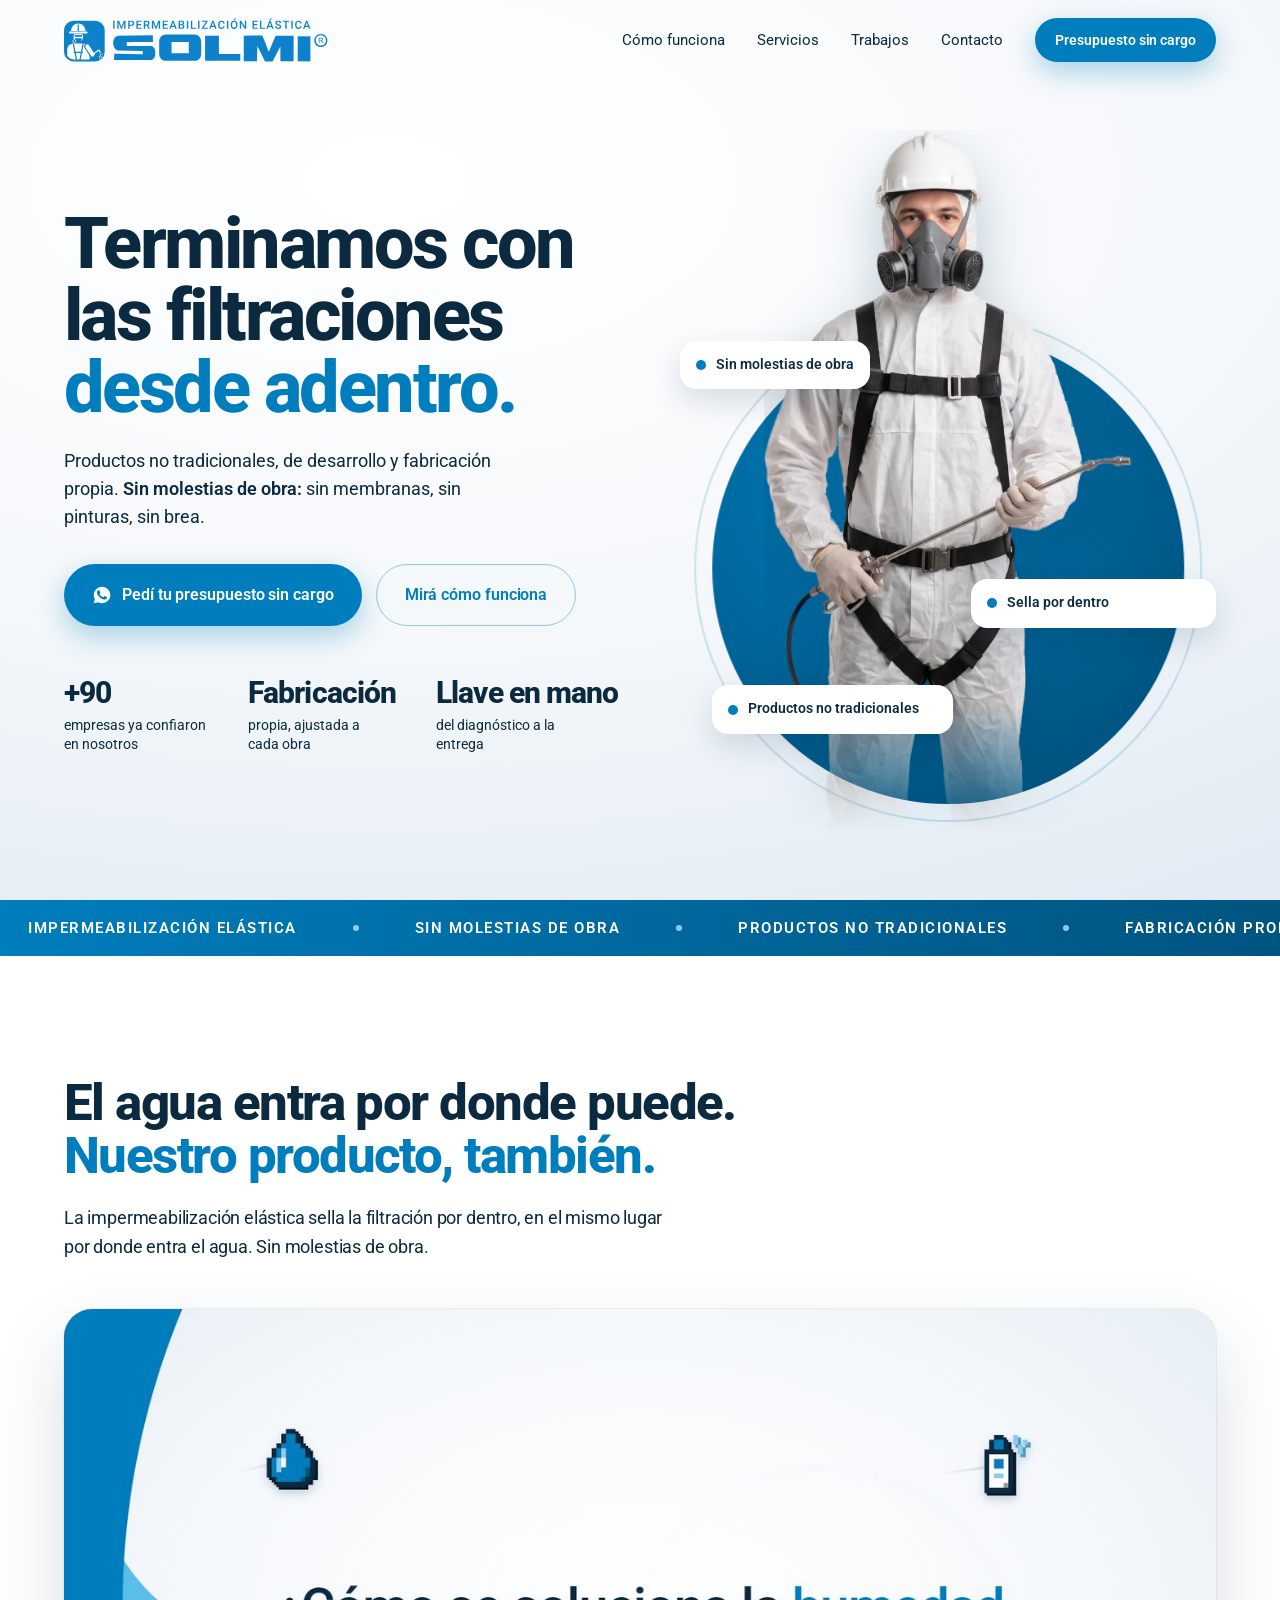
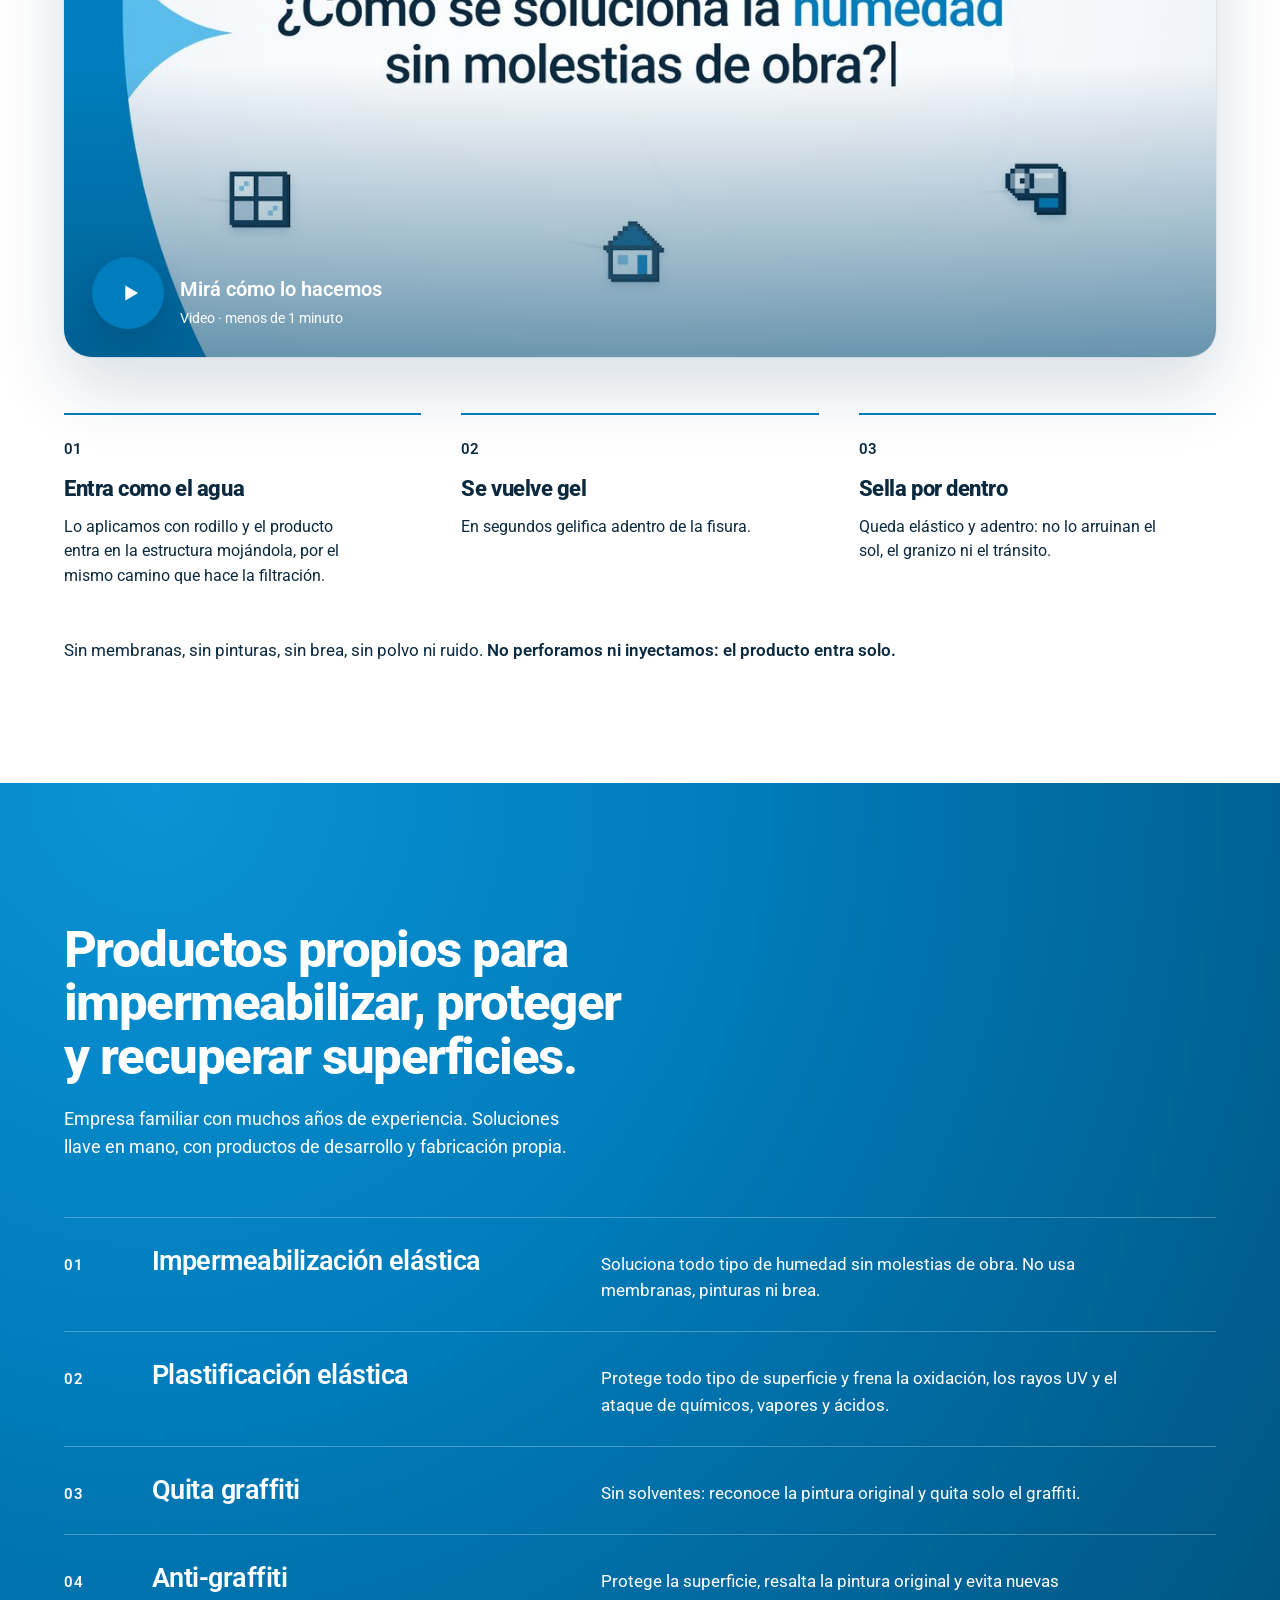
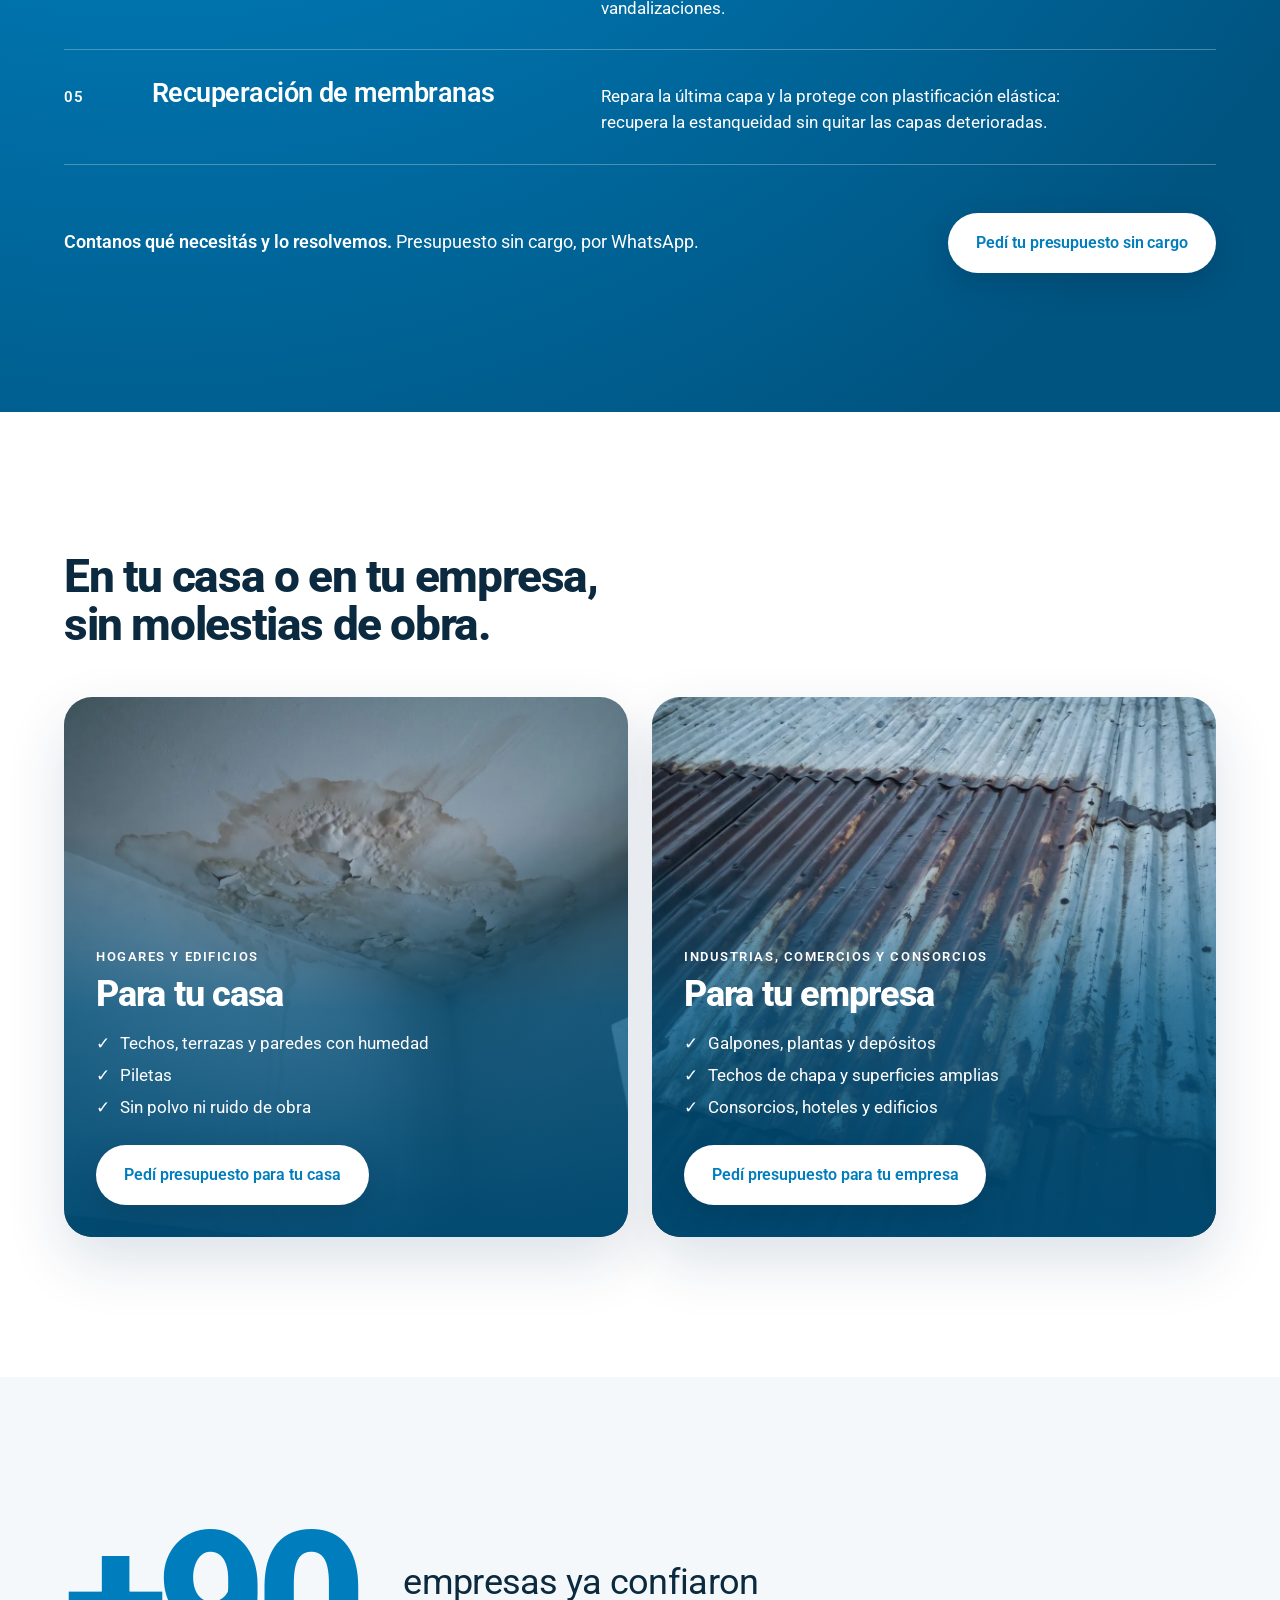
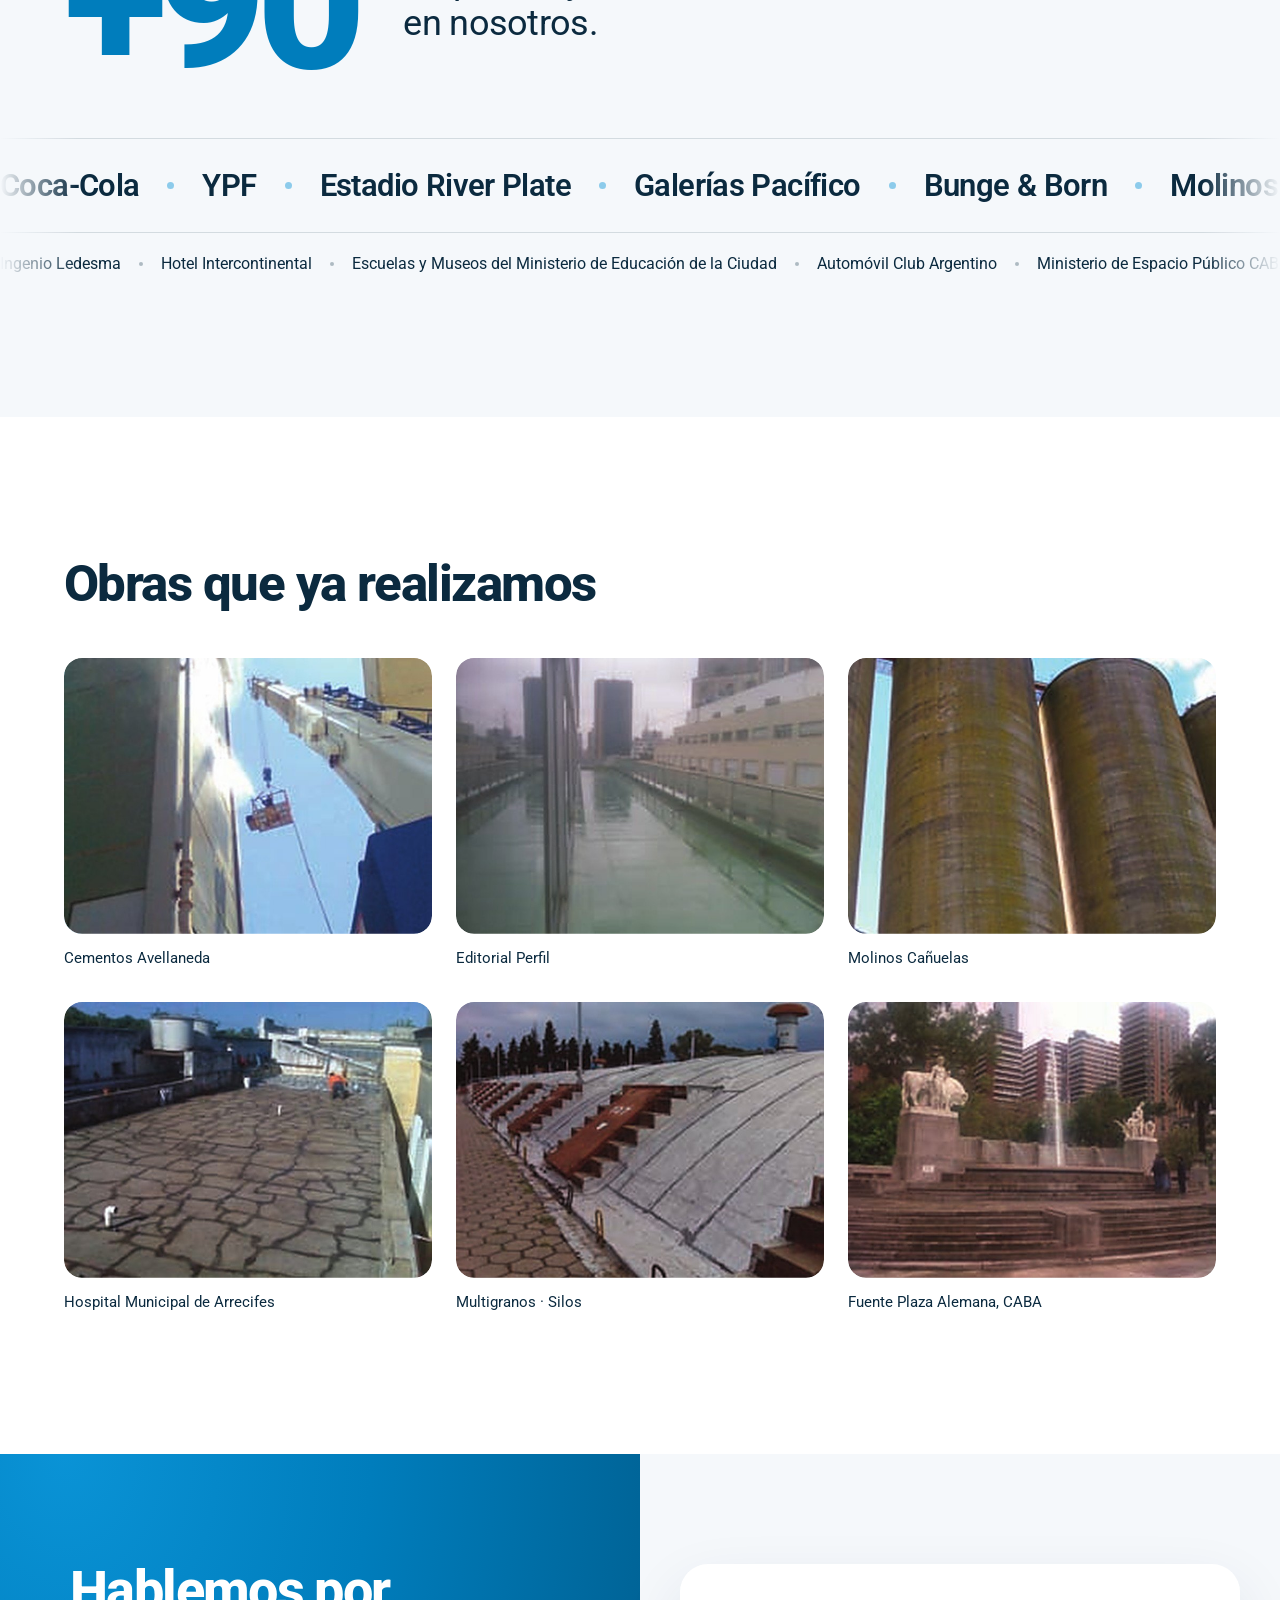
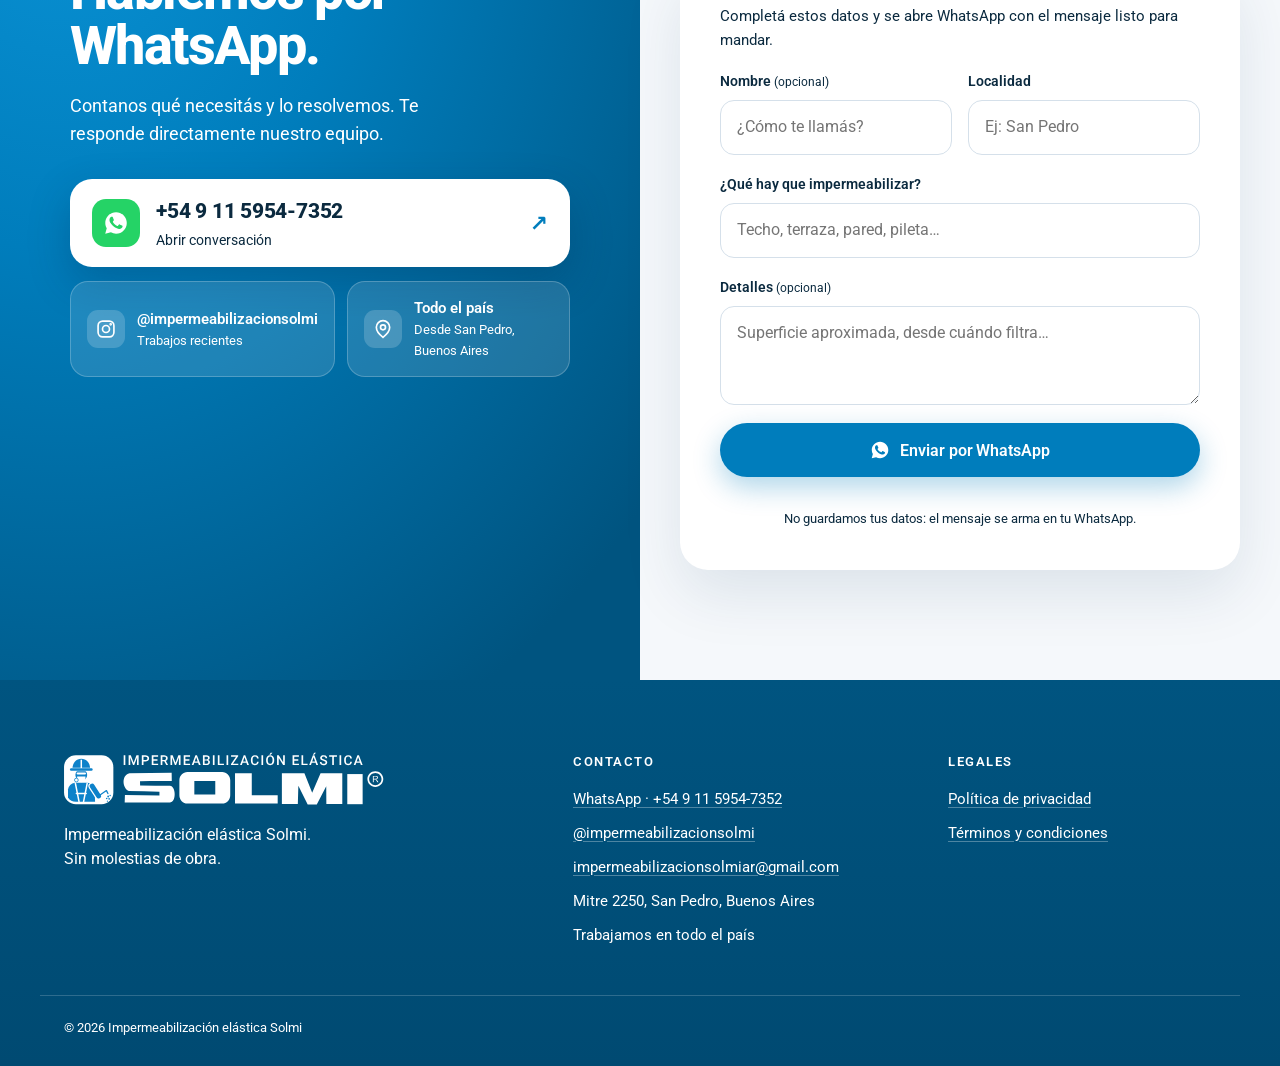
==== commit 6dea08ba: "Hero: foto nueva del aplicador con pulverizador (recortada), fundido abajo y chip corrido para no ta" ====
--- a/index.html
+++ b/index.html
@@ -6,26 +6,24 @@
     <title>Impermeabilización elástica Solmi · Sin molestias de obra</title>
     <meta name="description" content="Impermeabilización elástica con productos no tradicionales, de desarrollo y fabricación propia. Sin molestias de obra: sin membranas, sin pinturas, sin brea. San Pedro y todo el corredor. Presupuesto sin cargo por WhatsApp.">
     <meta name="theme-color" content="#007DBC">
-    <!-- Versión para mostrar: sacar este noindex cuando se publique en serio. -->
-    <meta name="robots" content="noindex">
     <link rel="icon" href="./assets/img/favicon.svg" type="image/svg+xml">
     <link rel="apple-touch-icon" href="./assets/img/apple-touch-icon.png">
-    <!-- Para compartir. ⬜ Si cambia el dominio, actualizar og:image y og:url. -->
+    <!-- Para compartir. Dominio propio (en su forma xn--) desde 2026-10-21; si cambia, actualizar og:image y og:url. -->
     <meta property="og:type" content="website">
     <meta property="og:locale" content="es_AR">
     <meta property="og:site_name" content="Impermeabilización elástica Solmi">
     <meta property="og:title" content="Impermeabilización elástica Solmi · Sin molestias de obra">
     <meta property="og:description" content="Terminamos con las filtraciones desde adentro. Productos no tradicionales, de desarrollo y fabricación propia. Presupuesto sin cargo por WhatsApp.">
-    <meta property="og:image" content="https://seerystudio.github.io/solmi-web/assets/img/og-solmi.jpg">
-    <meta property="og:url" content="https://seerystudio.github.io/solmi-web/">
+    <meta property="og:image" content="https://xn--impermeabilizacinelsticasolmi-ync86c.com.ar/assets/img/og-solmi.jpg">
+    <meta property="og:url" content="https://xn--impermeabilizacinelsticasolmi-ync86c.com.ar/">
     <meta property="og:image:width" content="1200">
     <meta property="og:image:height" content="630">
     <meta name="twitter:card" content="summary_large_image">
     <script type="application/ld+json">{"@context": "https://schema.org", "@type": "LocalBusiness", "name": "Impermeabilización elástica Solmi", "description": "Impermeabilización elástica con productos no tradicionales, de desarrollo y fabricación propia. Sin molestias de obra.", "telephone": "+54 9 11 5954-7352", "email": "impermeabilizacionsolmiar@gmail.com", "image": "assets/img/og-solmi.jpg", "address": {"@type": "PostalAddress", "streetAddress": "Mitre 2250", "addressLocality": "San Pedro", "addressRegion": "Buenos Aires", "addressCountry": "AR"}, "areaServed": {"@type": "Country", "name": "Argentina"}, "sameAs": ["https://www.instagram.com/impermeabilizacionsolmi/"]}</script>
 
     <link rel="preload" href="./assets/fonts/roboto-latin-var.woff2" as="font" type="font/woff2" crossorigin>
-    <link rel="preload" href="./assets/img/aplicador-frente.webp" as="image" fetchpriority="high">
-    <link rel="stylesheet" href="index.css?v=20261014">
+    <link rel="preload" href="./assets/img/aplicador-pulverizador.webp" as="image" fetchpriority="high">
+    <link rel="stylesheet" href="index.css?v=20261022">
 </head>
 <body>
     <div class="scroll-bar" id="scroll-bar" aria-hidden="true"></div>
@@ -67,7 +65,7 @@
             </div>
             <div class="hero-visual" aria-hidden="true">
                 <div class="hero-circle"></div>
-                <img src="./assets/img/aplicador-frente.webp" alt="" width="618" height="1646" fetchpriority="high">
+                <img src="./assets/img/aplicador-pulverizador.webp" alt="" width="904" height="1720" fetchpriority="high">
                 <span class="chip c1"><i></i><span class="chip-txt"><span>Sin molestias de obra</span><span class="chip-more"><span>Sin polvo ni ruido</span></span></span></span>
                 <span class="chip c2"><i></i><span class="chip-txt"><span>Sella por dentro</span><span class="chip-more"><span>Entra como el agua y se vuelve gel</span></span></span></span>
                 <span class="chip c3"><i></i><span class="chip-txt"><span>Productos no tradicionales</span><span class="chip-more"><span>De desarrollo y fabricación propia</span></span></span></span>
--- a/index.css
+++ b/index.css
@@ -261,6 +261,9 @@
     width: auto;
     object-fit: contain;
     filter: drop-shadow(0 24px 30px rgba(0, 50, 80, 0.25));
+    /* La foto corta en las rodillas: se funde abajo en vez de terminar de golpe */
+    -webkit-mask-image: linear-gradient(to bottom, #000 82%, transparent 100%);
+    mask-image: linear-gradient(to bottom, #000 82%, transparent 100%);
 }
 .chip {
     position: absolute;
@@ -279,7 +282,7 @@
 }
 .chip i { width: 10px; height: 10px; border-radius: 50%; background: var(--azul); flex: none; }
 .chip.c1 { left: 0; top: 30%; }
-.chip.c2 { right: 0; top: 52%; }
+.chip.c2 { right: 0; top: 64%; }
 .chip.c3 { left: 6%; bottom: 14%; }
 
 /* Entrada del hero */
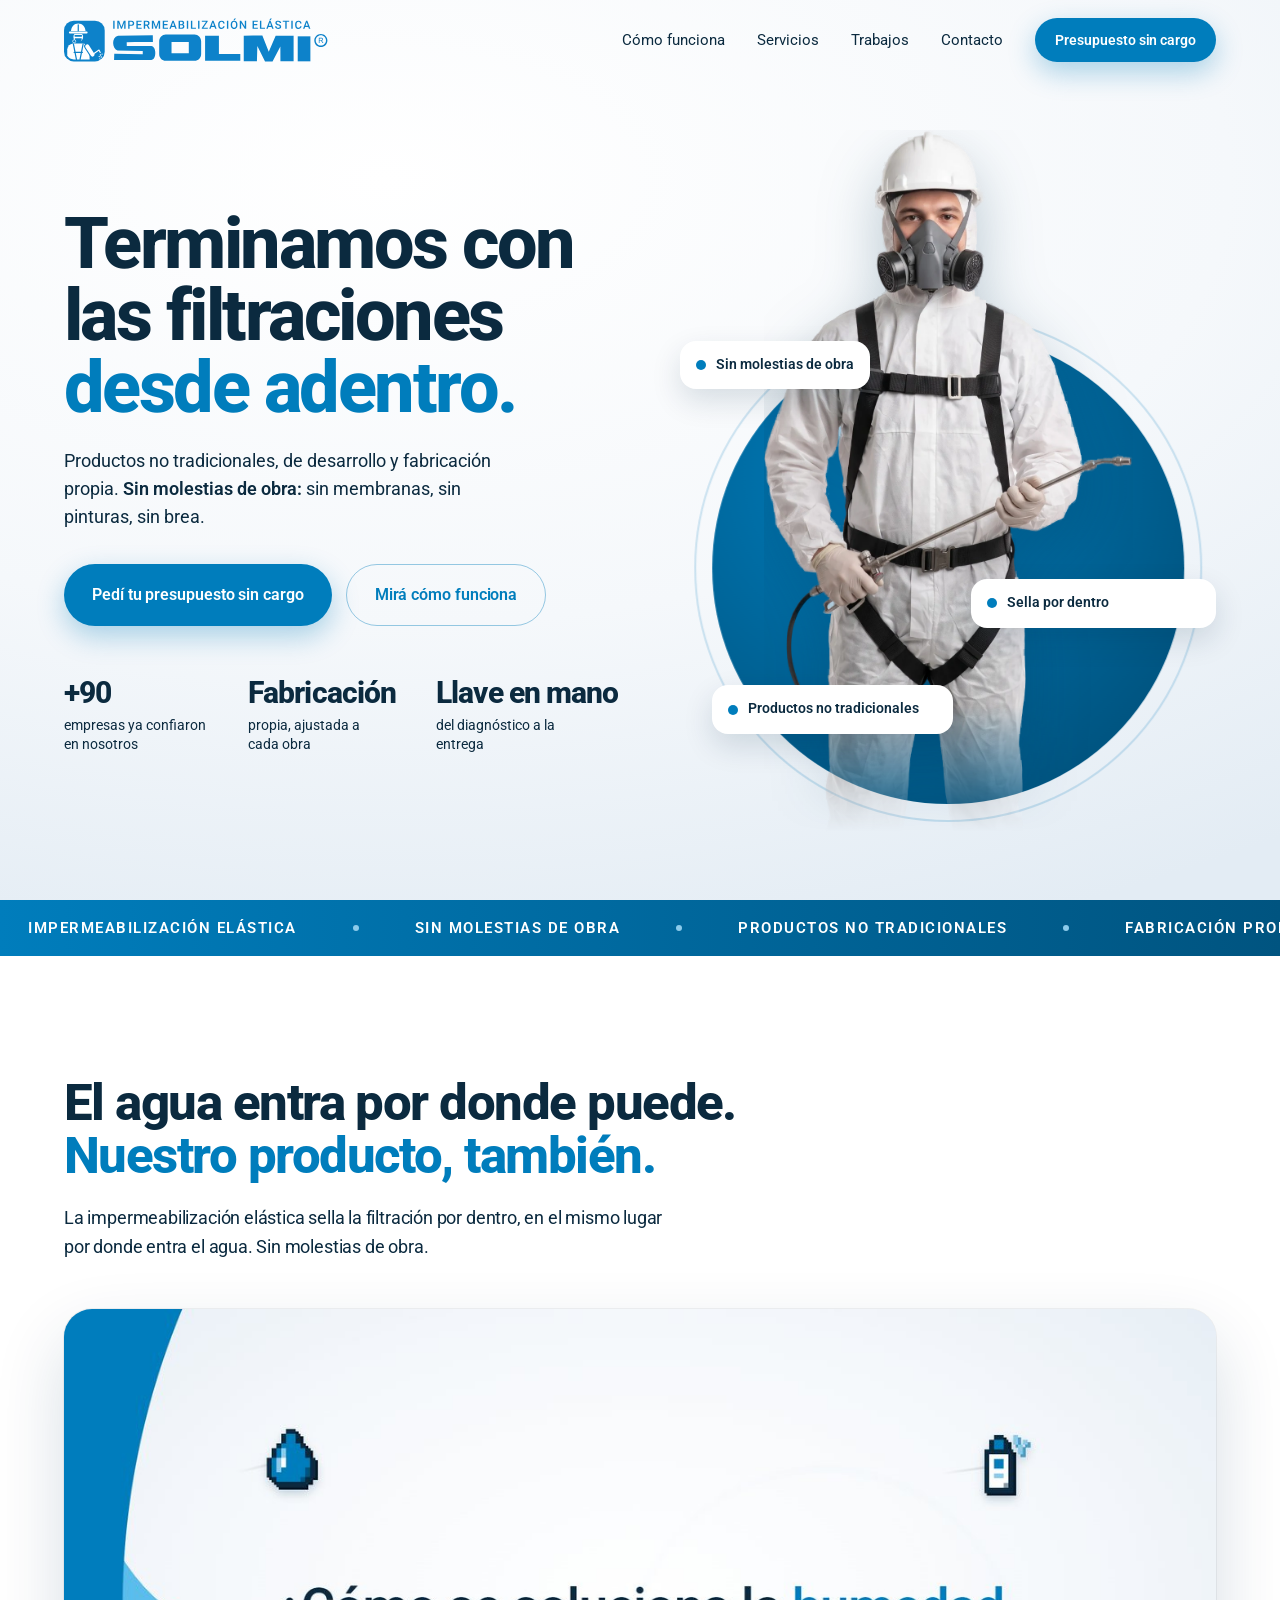
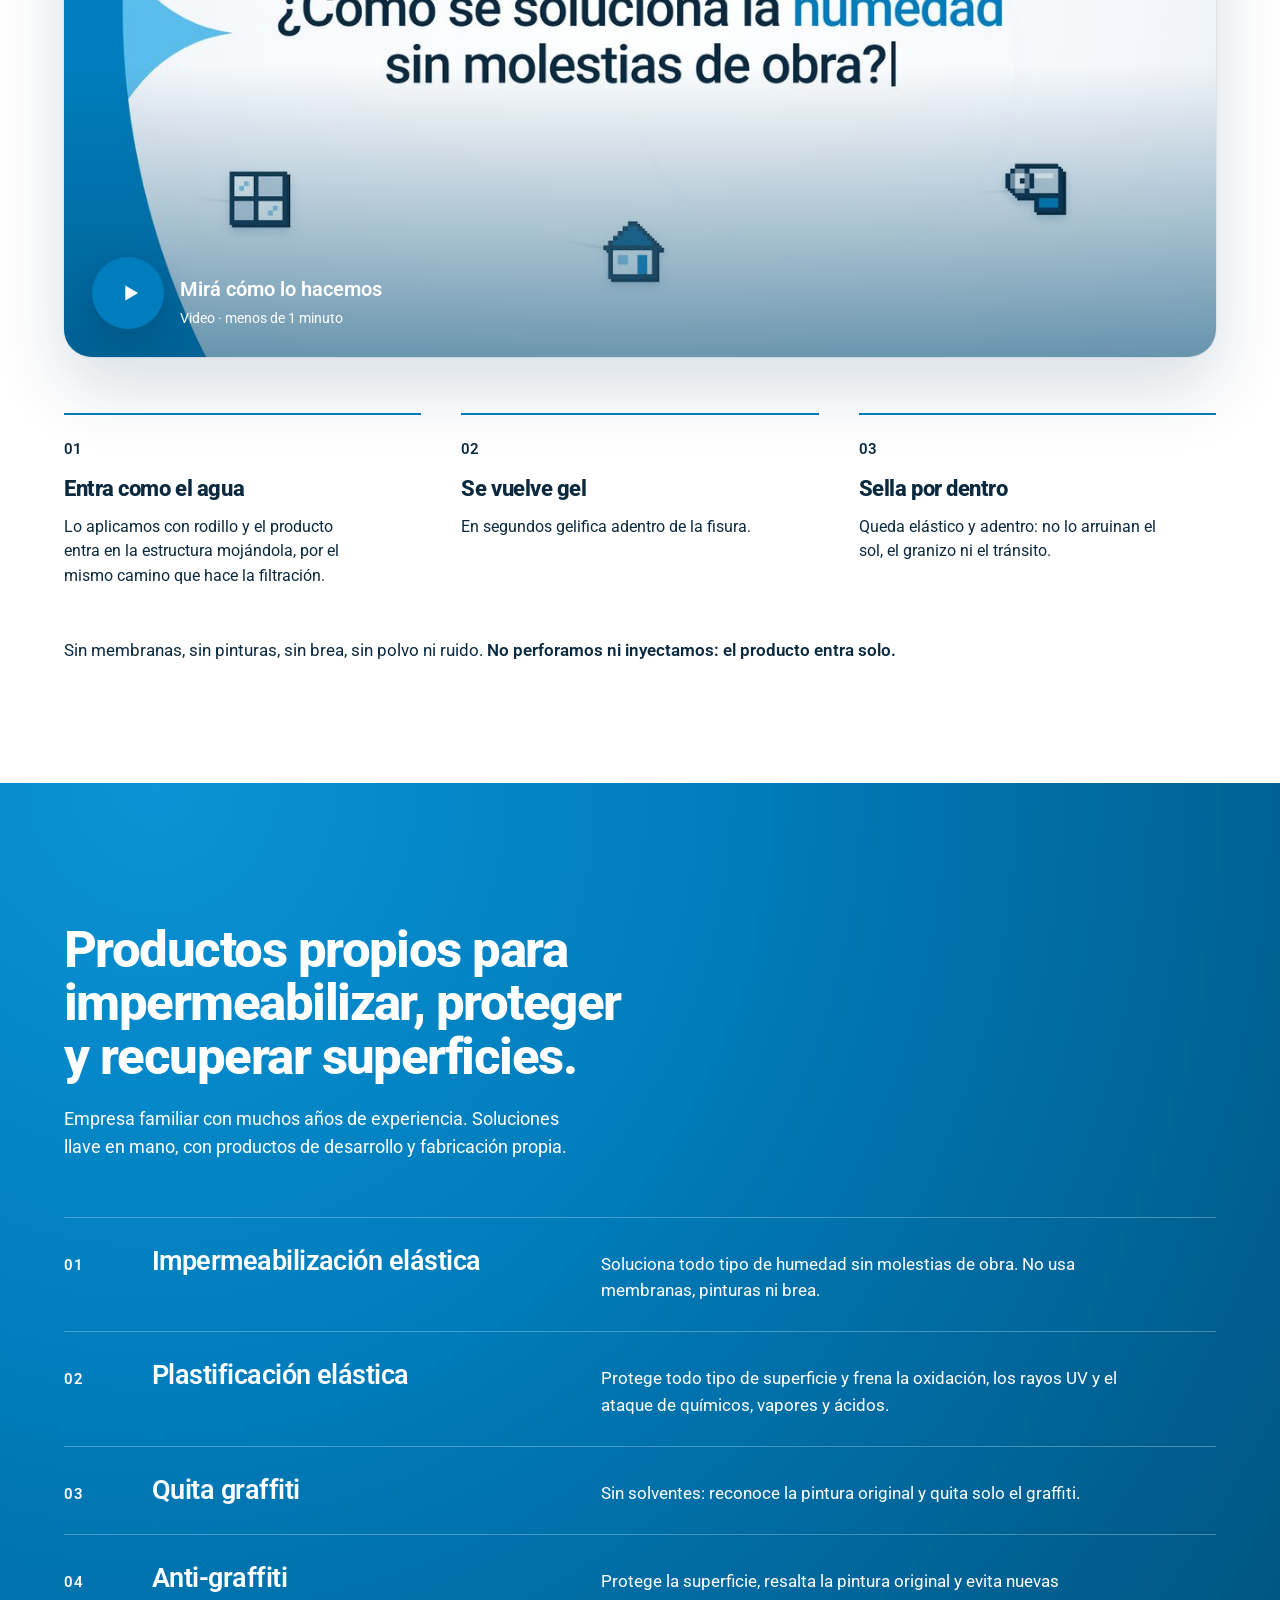
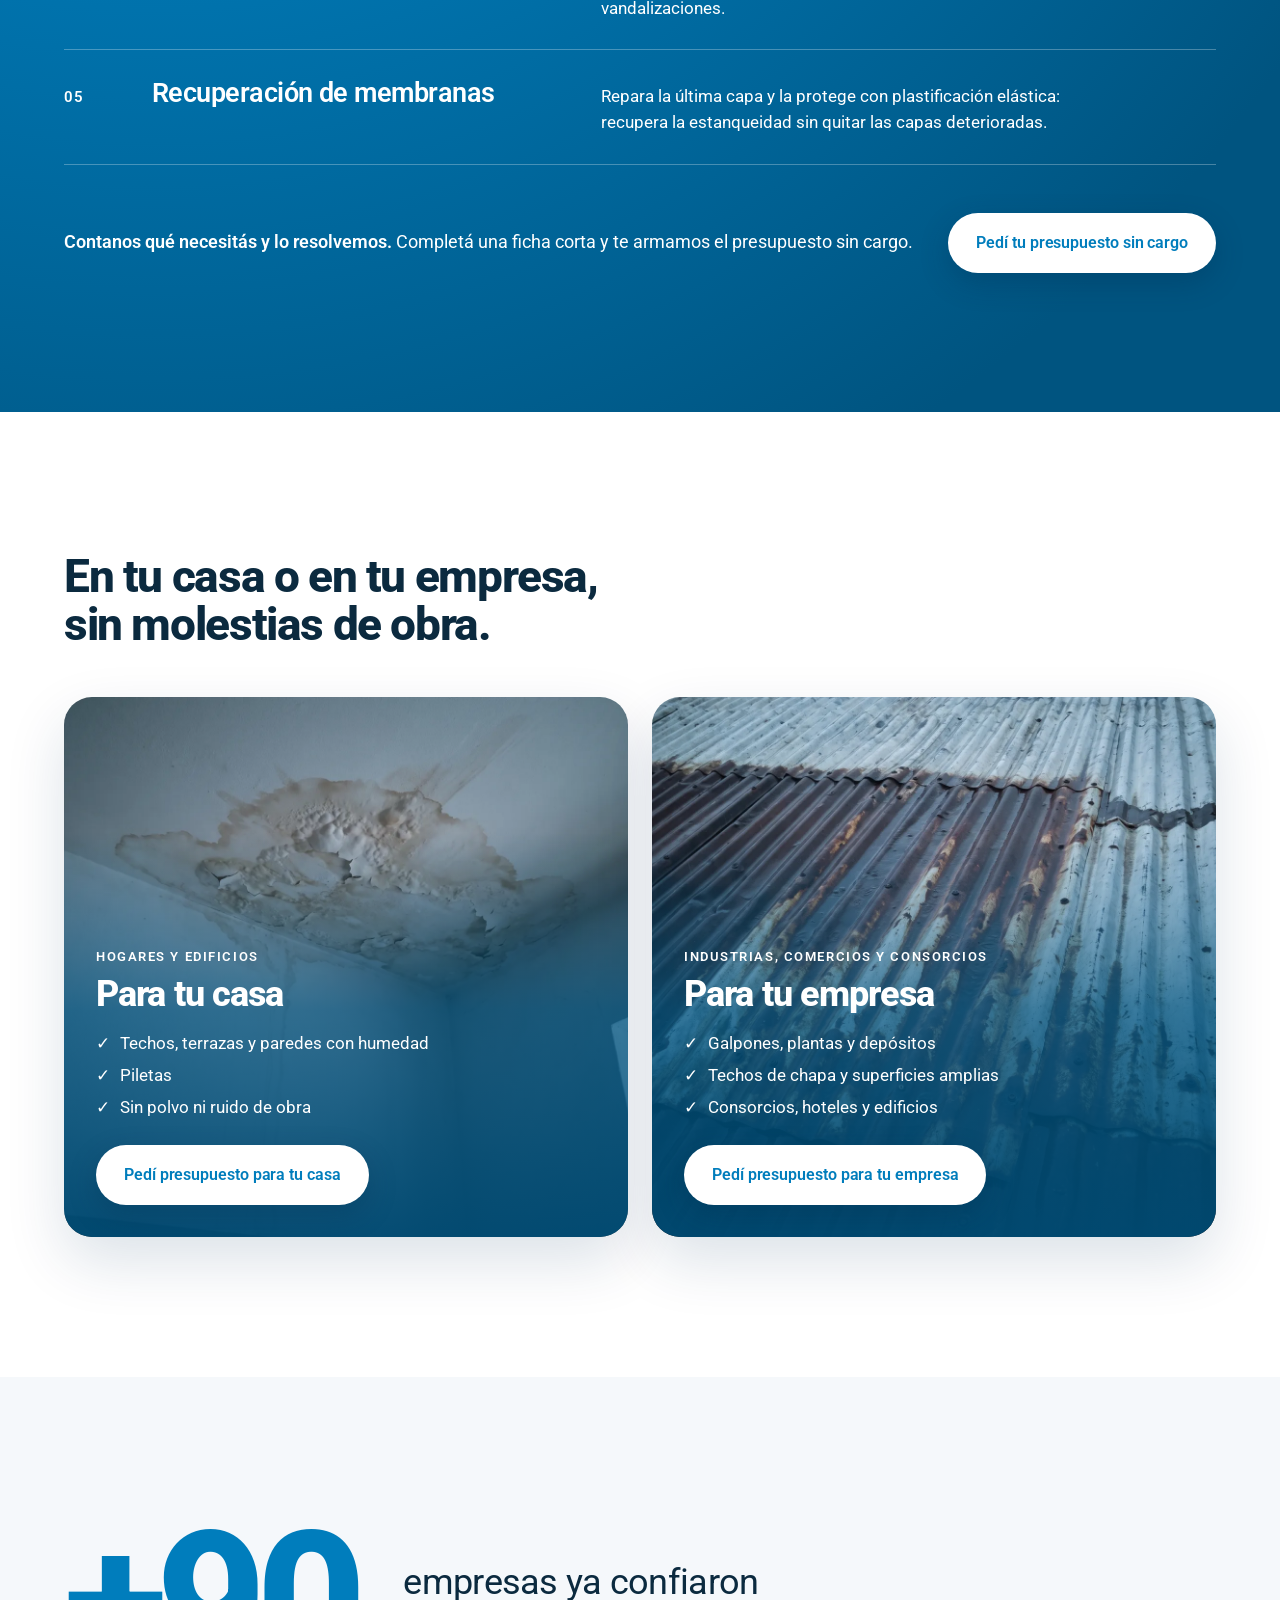
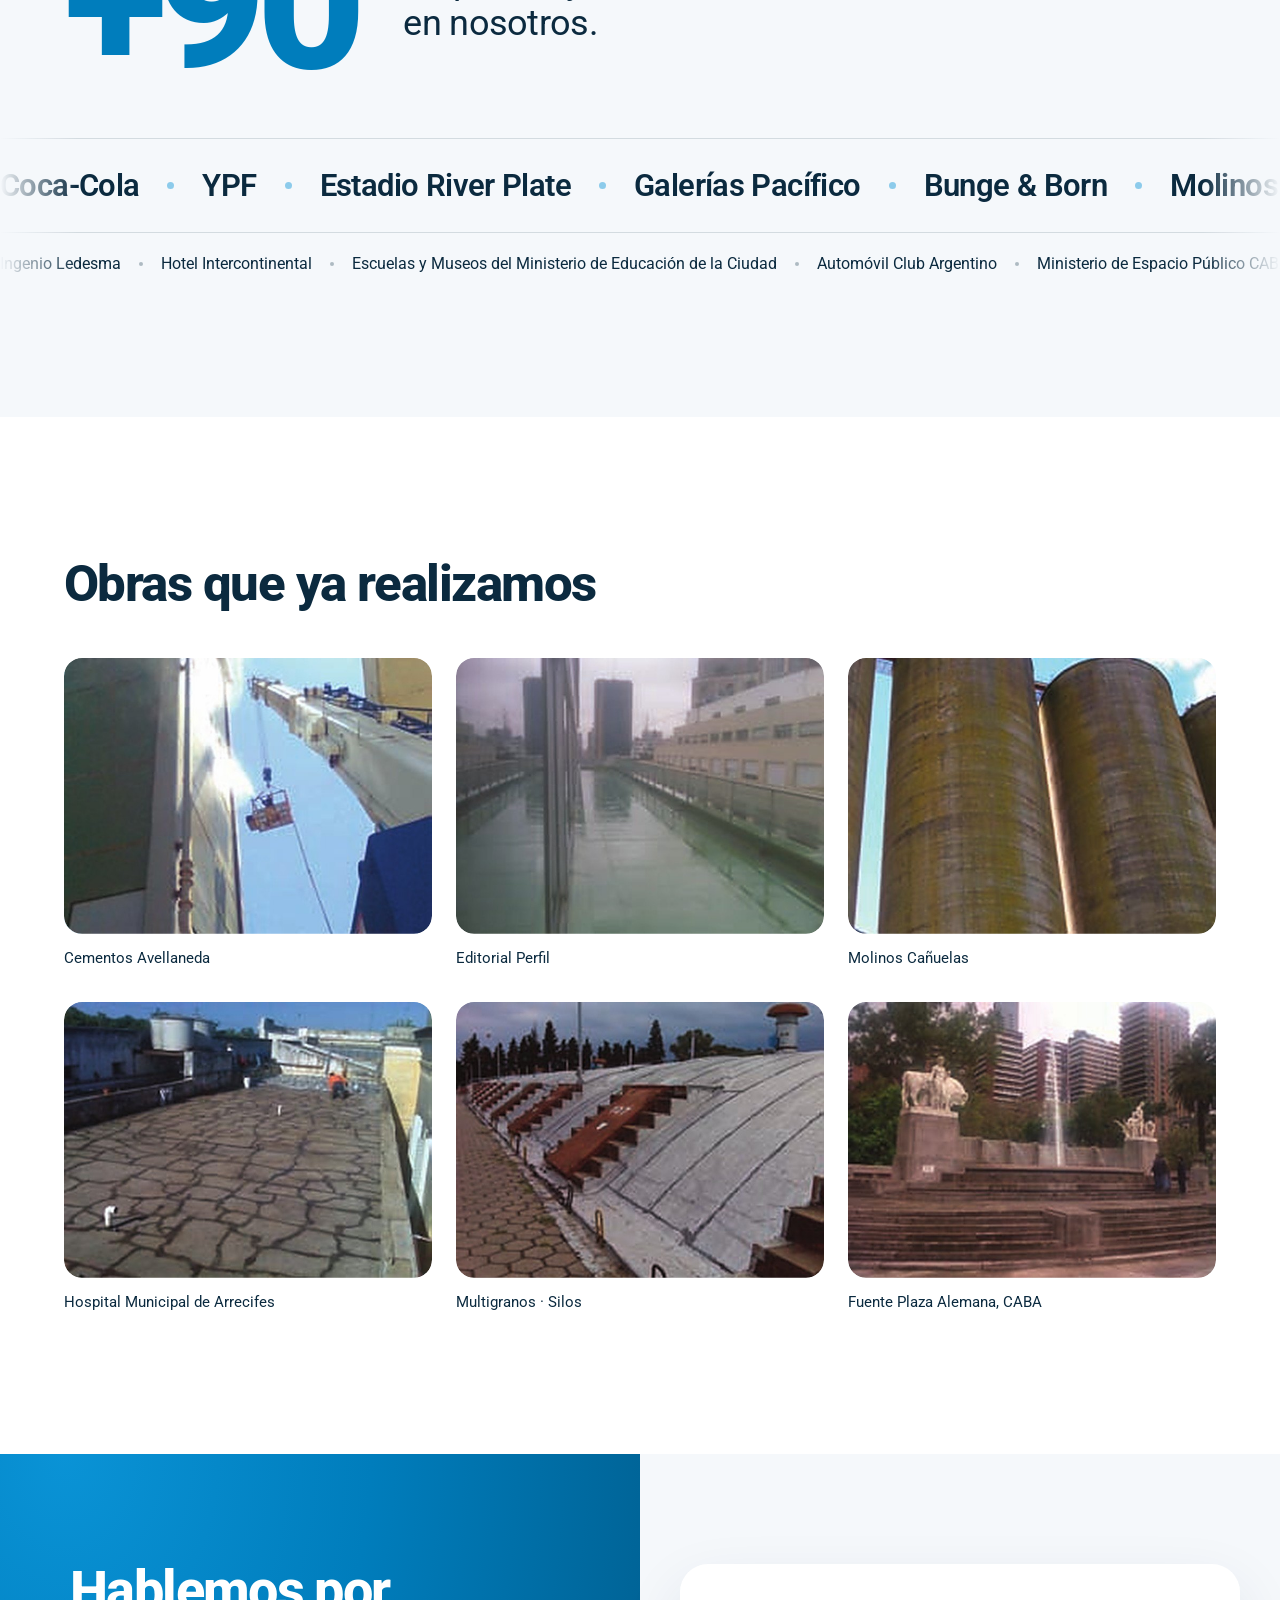
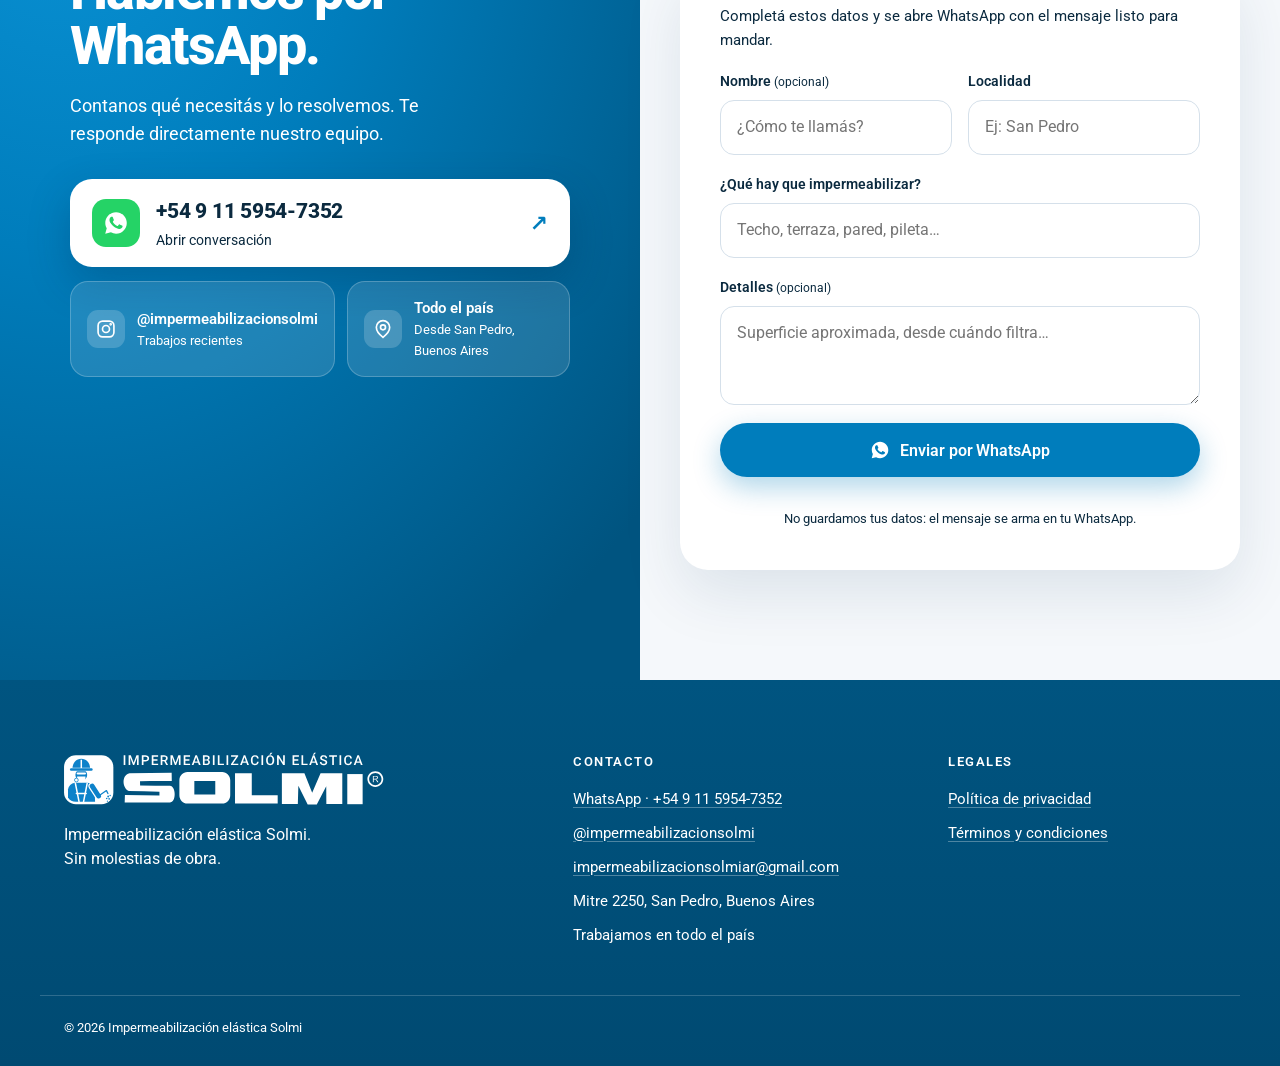
==== commit cba0b5b7: "Los botones «Pedí tu presupuesto» del hero y la banda llevan a la ficha /presupuesto/; WhatsApp qued" ====
--- a/index.html
+++ b/index.html
@@ -54,7 +54,7 @@
                 <h1>Terminamos con las filtraciones <em>desde adentro.</em></h1>
                 <p class="hero-sub">Productos no tradicionales, de desarrollo y fabricación propia. <strong>Sin molestias de obra:</strong> sin membranas, sin pinturas, sin brea.</p>
                 <div class="hero-ctas">
-                    <a href="https://wa.me/5491159547352?text=Hola%2C%20vengo%20de%20la%20web%20de%20Impermeabilizaci%C3%B3n%20el%C3%A1stica%20Solmi.%20Quiero%20pedir%20un%20presupuesto." target="_blank" rel="noopener" class="btn btn-main"><svg class="wa-ico" viewBox="0 0 24 24" aria-hidden="true"><path d="M12.04 2C6.58 2 2.13 6.45 2.13 11.91c0 1.75.46 3.45 1.32 4.95L2.05 22l5.25-1.38c1.45.79 3.08 1.21 4.74 1.21 5.46 0 9.91-4.45 9.91-9.91S17.5 2 12.04 2Zm5.8 14.03c-.25.69-1.44 1.32-2 1.4-.51.08-1.16.11-1.87-.12-.43-.14-.99-.32-1.7-.63-2.98-1.29-4.93-4.29-5.08-4.49-.15-.2-1.21-1.61-1.21-3.07 0-1.46.77-2.18 1.04-2.48.27-.3.6-.37.79-.37h.57c.18 0 .43-.07.67.51.25.6.84 2.06.92 2.21.07.15.12.32.02.52-.1.2-.15.32-.3.5-.15.17-.31.39-.45.52-.15.15-.3.31-.13.61.17.3.77 1.27 1.66 2.06 1.13 1.01 2.09 1.32 2.39 1.47.3.15.47.12.64-.07.17-.2.74-.87.94-1.16.2-.3.4-.25.67-.15.27.1 1.73.82 2.03.97.3.15.5.22.57.35.07.12.07.72-.17 1.41Z"/></svg>Pedí tu presupuesto sin cargo</a>
+                    <a href="./presupuesto/" class="btn btn-main">Pedí tu presupuesto sin cargo</a>
                     <a href="#como-funciona" class="btn btn-line">Mirá cómo funciona</a>
                 </div>
                 <dl class="hero-facts">
@@ -167,8 +167,8 @@
             </ol>
 
             <div class="what-cta reveal">
-                <p><strong>Contanos qué necesitás y lo resolvemos.</strong> Presupuesto sin cargo, por WhatsApp.</p>
-                <a href="https://wa.me/5491159547352?text=Hola%2C%20vengo%20de%20la%20web%20de%20Impermeabilizaci%C3%B3n%20el%C3%A1stica%20Solmi.%20Quiero%20pedir%20un%20presupuesto." target="_blank" rel="noopener" class="btn btn-white">Pedí tu presupuesto sin cargo</a>
+                <p><strong>Contanos qué necesitás y lo resolvemos.</strong> Completá una ficha corta y te armamos el presupuesto sin cargo.</p>
+                <a href="./presupuesto/" class="btn btn-white">Pedí tu presupuesto sin cargo</a>
             </div>
         </div>
     </section>
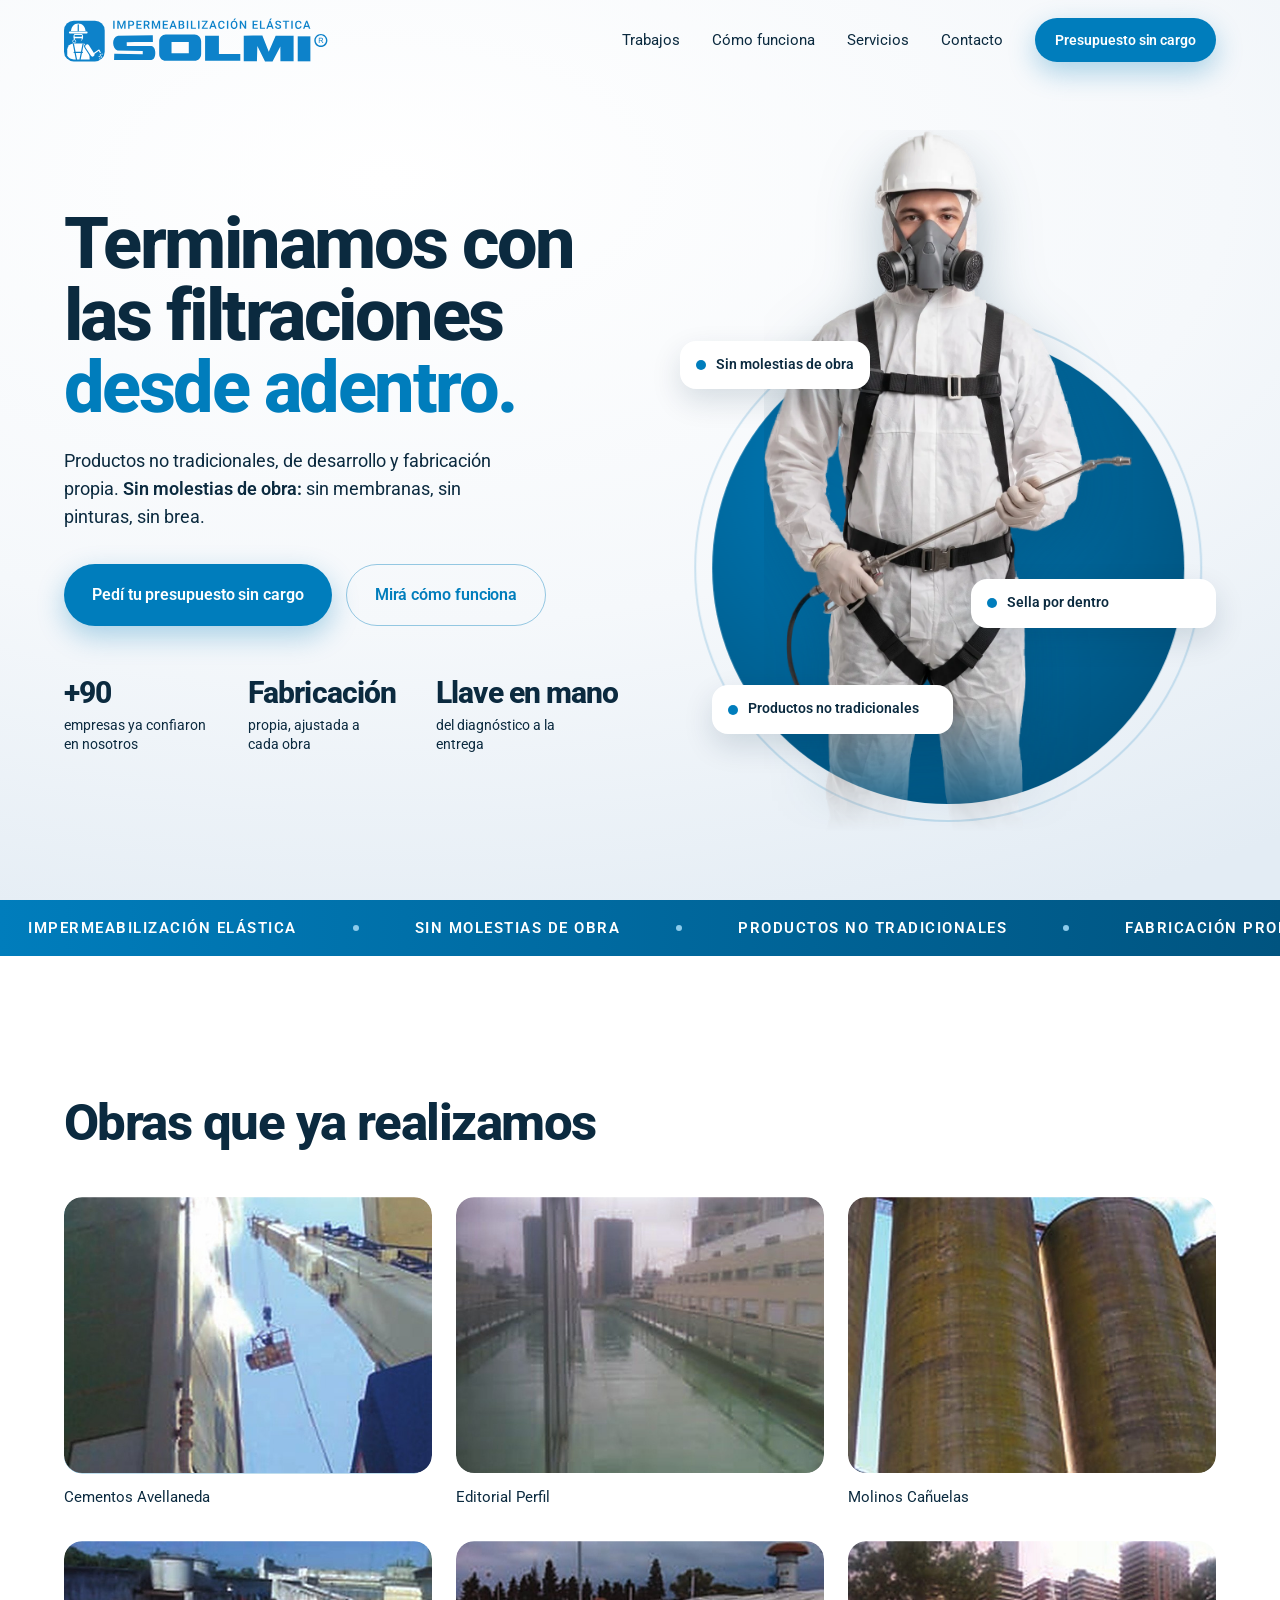
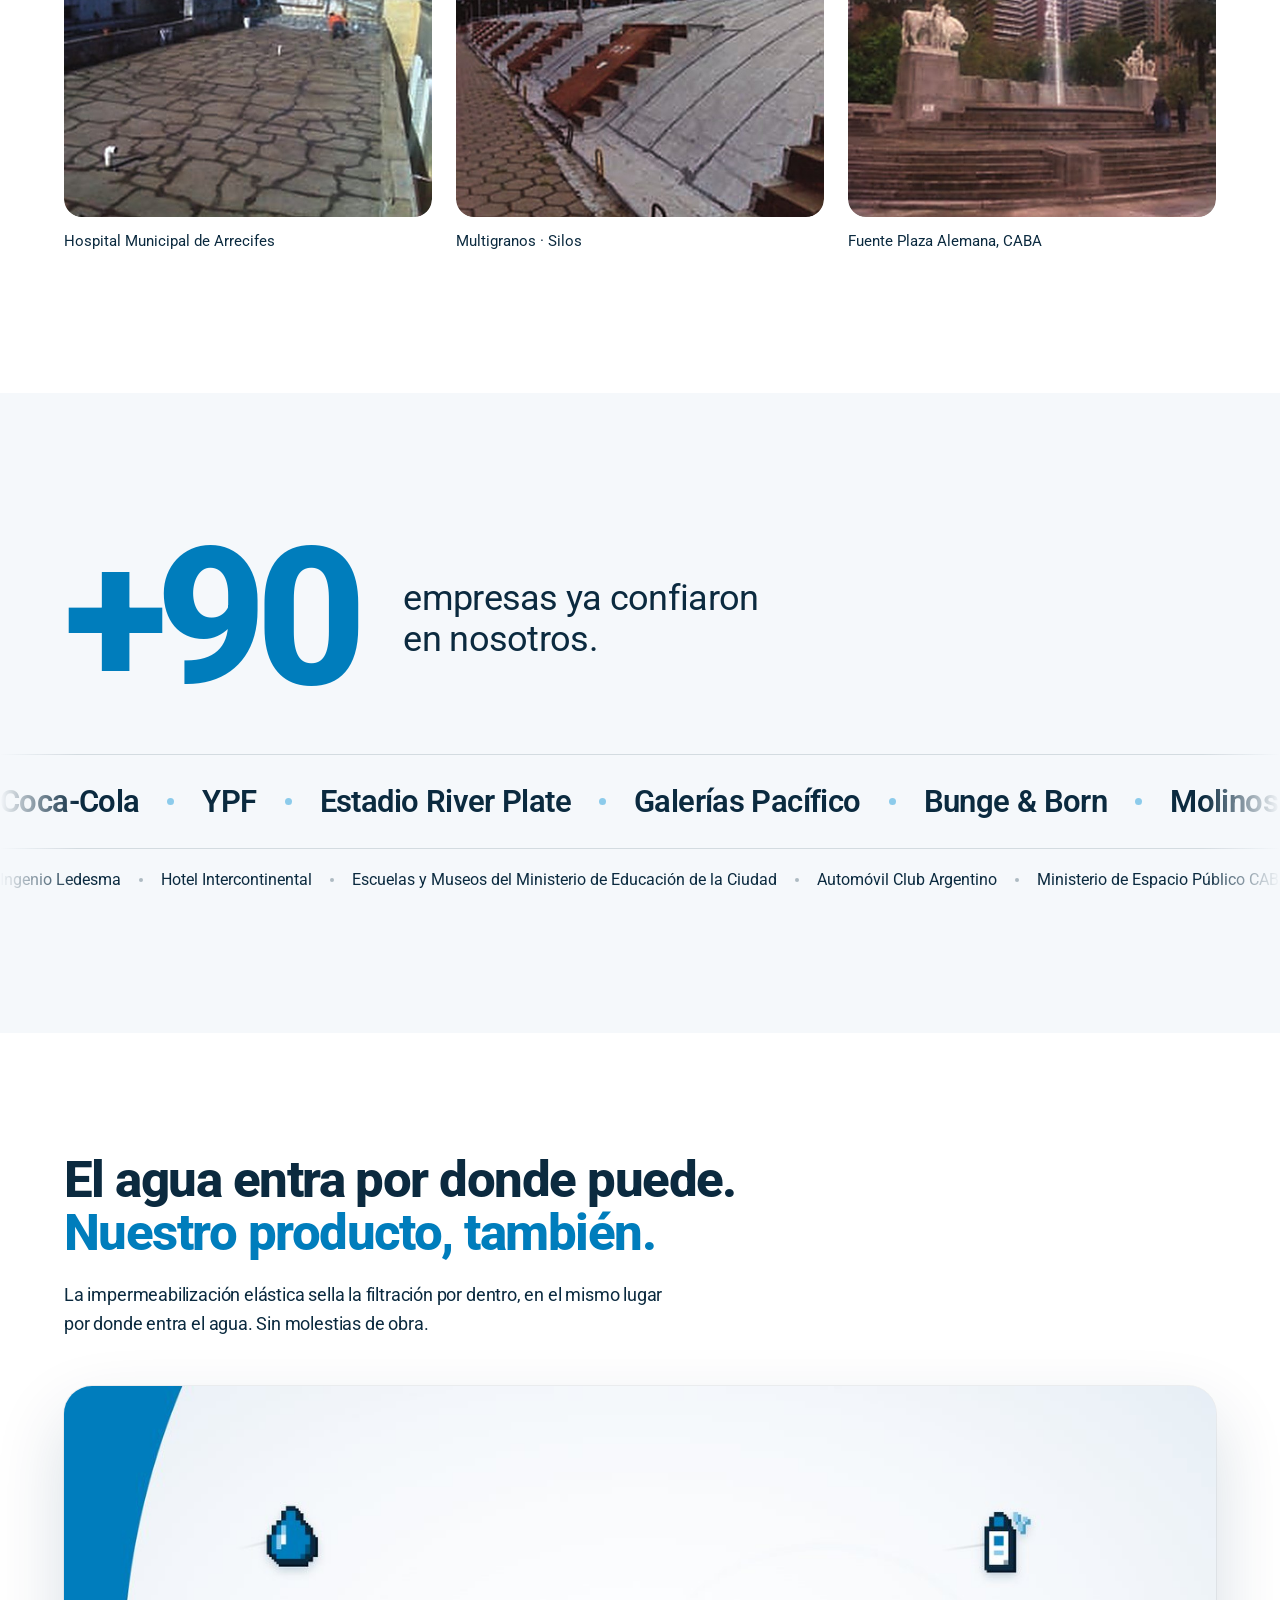
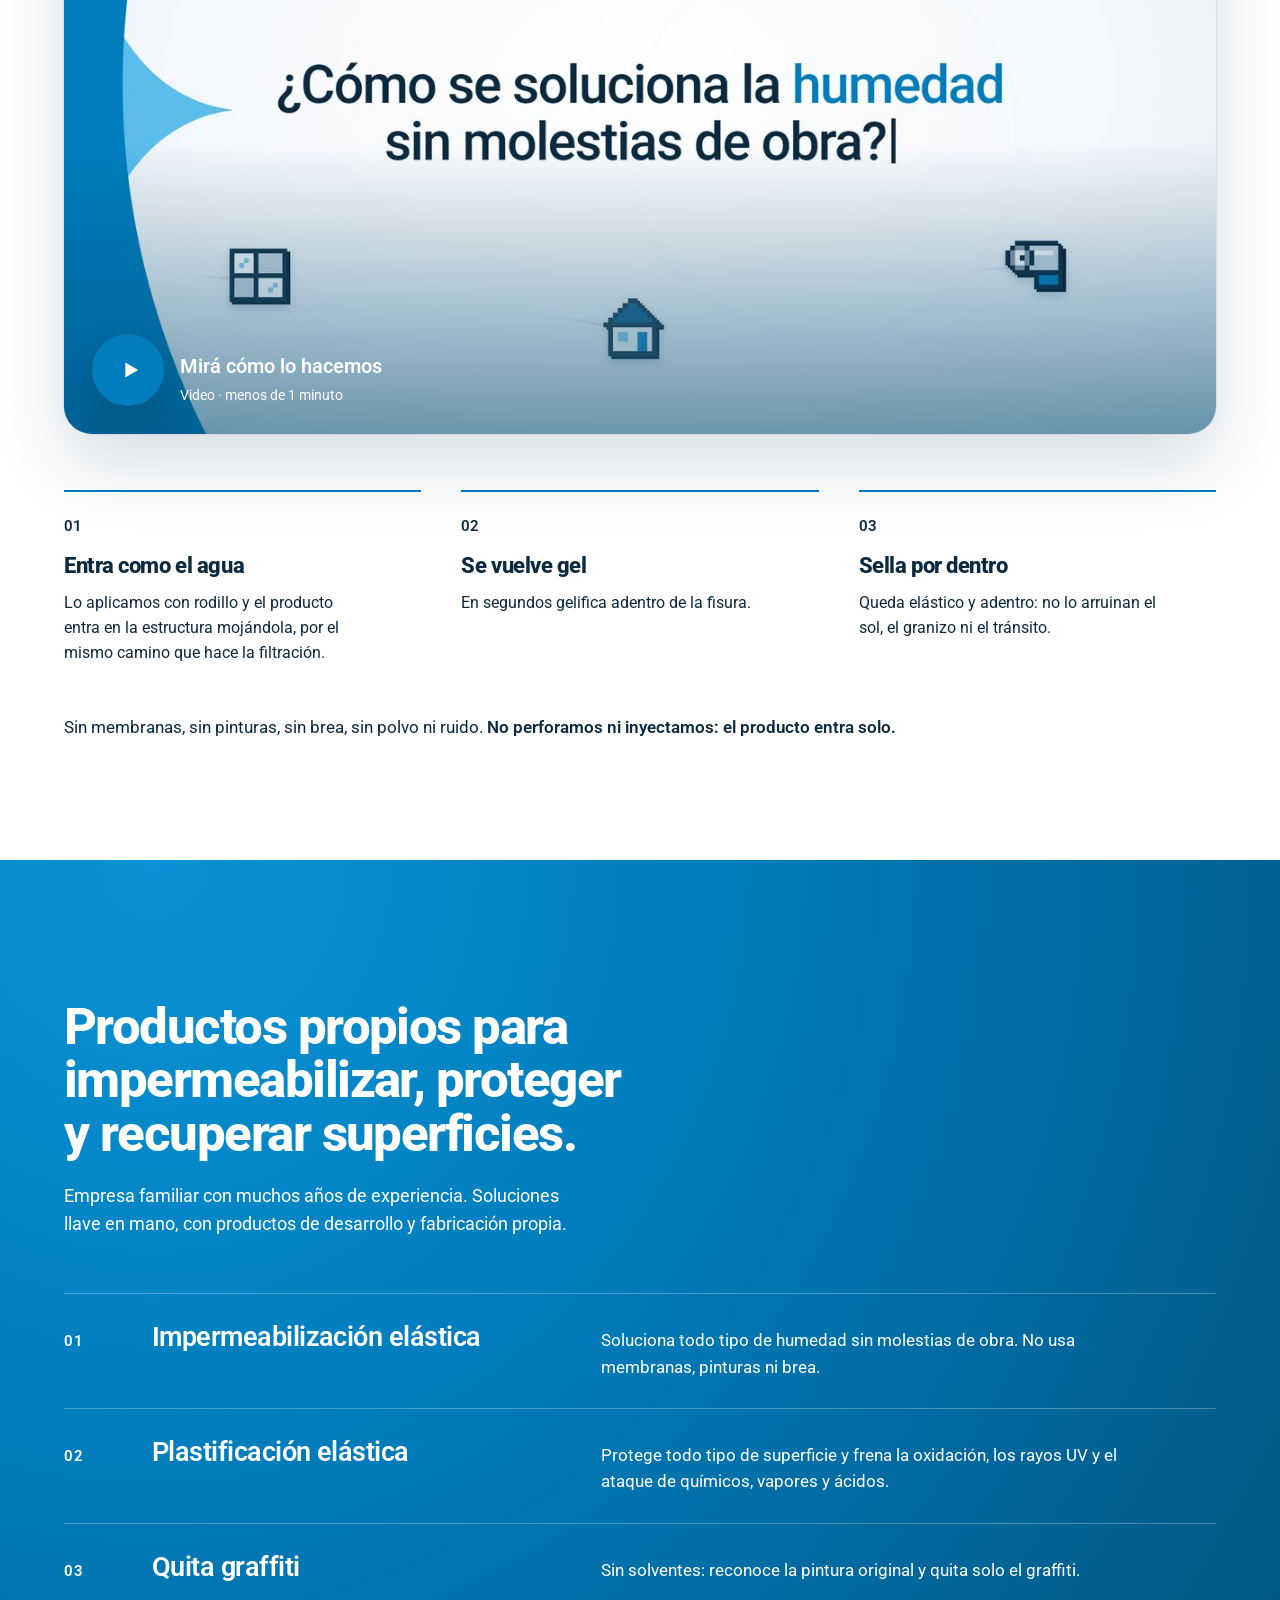
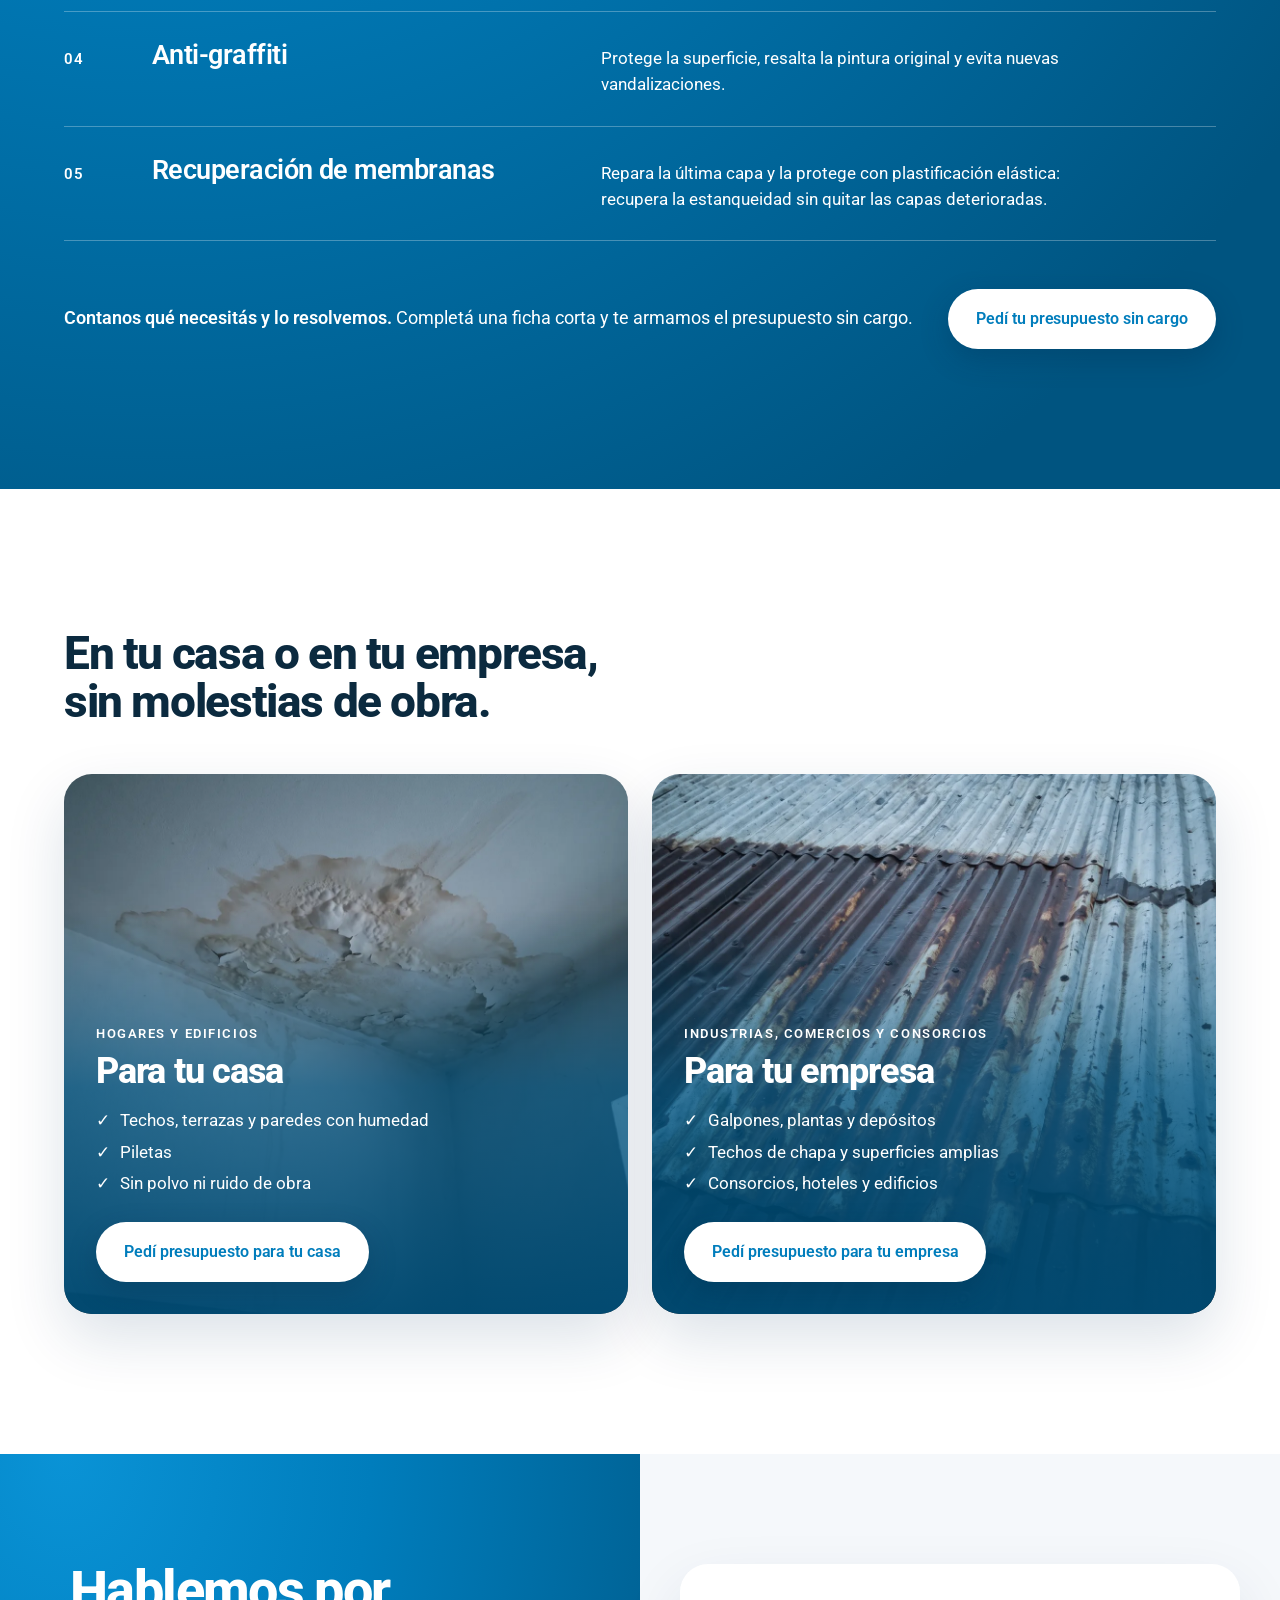
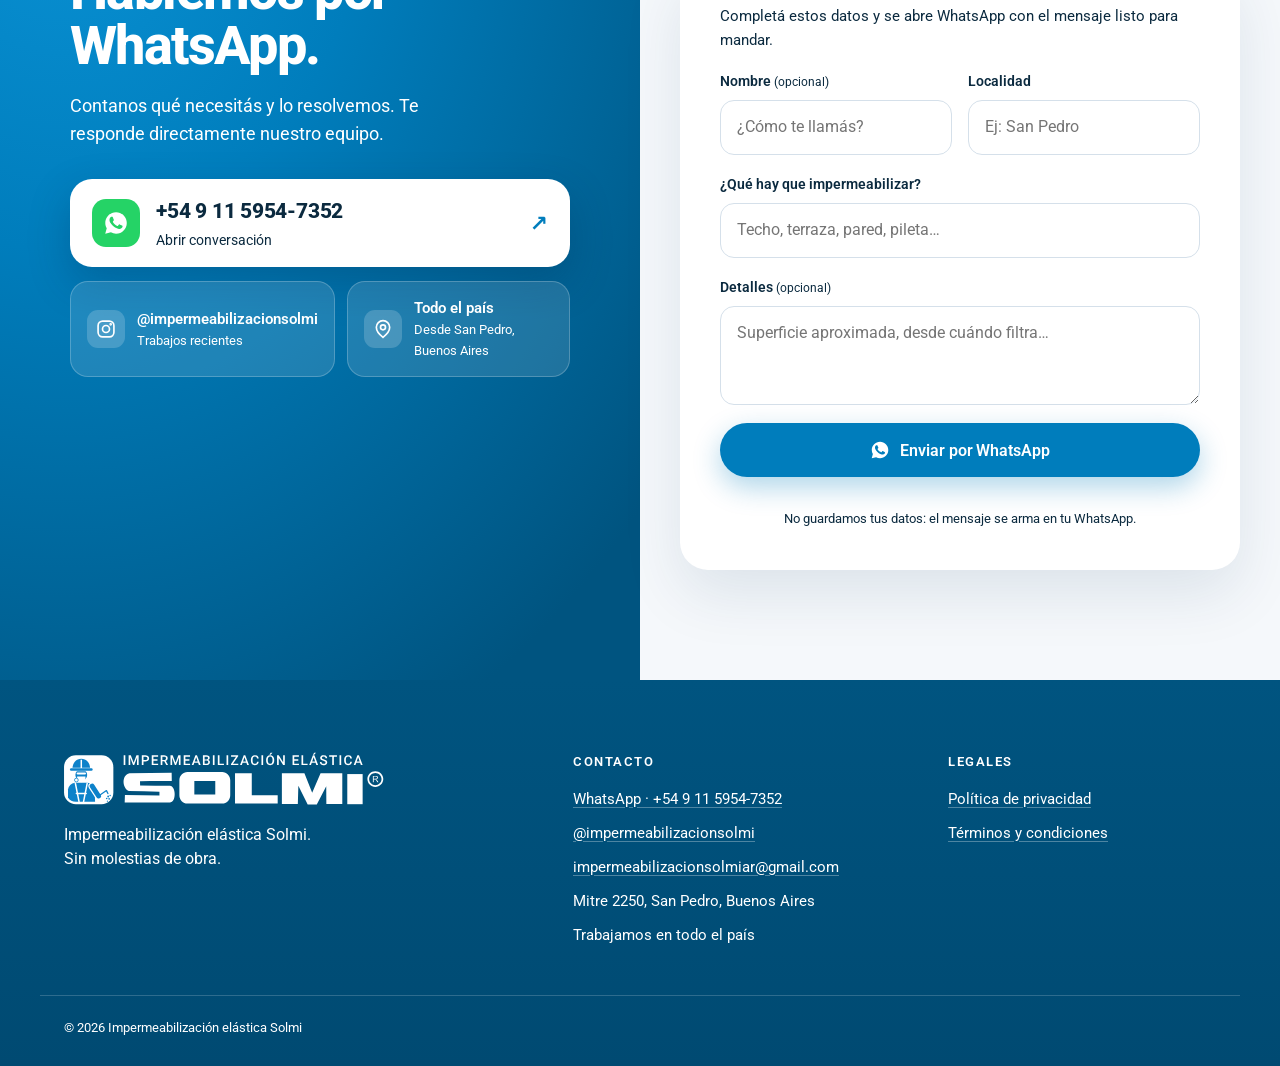
==== commit bcebf835: "Obras y «Confían en nosotros» van justo después del hero «Trabajos» pasa a ser el primer link del me" ====
--- a/index.html
+++ b/index.html
@@ -23,7 +23,7 @@
 
     <link rel="preload" href="./assets/fonts/roboto-latin-var.woff2" as="font" type="font/woff2" crossorigin>
     <link rel="preload" href="./assets/img/aplicador-pulverizador.webp" as="image" fetchpriority="high">
-    <link rel="stylesheet" href="index.css?v=20261022">
+    <link rel="stylesheet" href="index.css?v=20261026">
 </head>
 <body>
     <div class="scroll-bar" id="scroll-bar" aria-hidden="true"></div>
@@ -35,9 +35,9 @@
                 <img class="logo" src="./assets/img/logo-solmi-sello.svg" alt="Impermeabilización elástica Solmi" width="930" height="155">
             </a>
             <div class="nav-links" id="nav-links">
+                <a href="#trabajos">Trabajos</a>
                 <a href="#como-funciona">Cómo funciona</a>
                 <a href="#servicios">Servicios</a>
-                <a href="#trabajos">Trabajos</a>
                 <a href="#contacto">Contacto</a>
                 <a href="./presupuesto/" class="btn btn-sm btn-main">Presupuesto sin cargo</a>
             </div>
@@ -89,224 +89,22 @@
         </div>
     </div>
 
-    <!-- CÓMO FUNCIONA -->
-    <section id="como-funciona" class="section how">
-        <div class="container">
-            <div class="how-head reveal">
-                <h2 class="how-title">El agua entra por donde puede. <em>Nuestro producto, también.</em></h2>
-                <p class="lead">La impermeabilización elástica sella la filtración por dentro, en el mismo lugar por donde entra el agua. Sin molestias de obra.</p>
-            </div>
-
-            <figure class="how-video reveal reveal-zoom">
-                <video id="how-vid" playsinline preload="none" poster="./assets/img/video-poster.jpg" width="1920" height="1080">
-                    <source src="./assets/video/solmi-lanzamiento-16x9.mp4?v=20261014" type="video/mp4">
-                </video>
-                <button type="button" class="how-play" id="how-play" aria-label="Reproducir el video de Impermeabilización elástica Solmi">
-                    <span class="how-play-btn"><svg viewBox="0 0 24 24" aria-hidden="true"><path d="M8 5.5v13l11-6.5z"/></svg></span>
-                    <span class="how-play-txt"><b>Mirá cómo lo hacemos</b><span>Video · menos de 1 minuto</span></span>
-                </button>
-            </figure>
-
-            <ol class="how-steps" data-stagger>
-                <li>
-                    <span class="how-num">01</span>
-                    <b>Entra como el agua</b>
-                    <p>Lo aplicamos con rodillo y el producto entra en la estructura mojándola, por el mismo camino que hace la filtración.</p>
-                </li>
-                <li>
-                    <span class="how-num">02</span>
-                    <b>Se vuelve gel</b>
-                    <p>En segundos gelifica adentro de la fisura.</p>
-                </li>
-                <li>
-                    <span class="how-num">03</span>
-                    <b>Sella por dentro</b>
-                    <p>Queda elástico y adentro: no lo arruinan el sol, el granizo ni el tránsito.</p>
-                </li>
-            </ol>
-
-            <!-- ⬜ Validar con Solmi antes de publicar: «No perforamos ni inyectamos». -->
-            <p class="how-sin reveal">Sin membranas, sin pinturas, sin brea, sin polvo ni ruido. <strong>No perforamos ni inyectamos: el producto entra solo.</strong></p>
-        </div>
-    </section>
-
-    <!-- QUÉ HACEMOS (textos de la carpeta institucional, pág. 2) -->
-    <section id="servicios" class="section what">
-        <div class="container">
-            <div class="what-head reveal">
-                <h2 class="what-title">Productos propios para impermeabilizar, proteger y recuperar superficies.</h2>
-                <p class="what-lead">Empresa familiar con muchos años de experiencia. Soluciones llave en mano, con productos de desarrollo y fabricación propia.</p>
-            </div>
-
-            <ol class="what-list" data-stagger>
-                <li class="what-row">
-                    <span class="what-num">01</span>
-                    <h3>Impermeabilización elástica</h3>
-                    <p>Soluciona todo tipo de humedad sin molestias de obra. No usa membranas, pinturas ni brea.</p>
-                </li>
-                <li class="what-row">
-                    <span class="what-num">02</span>
-                    <h3>Plastificación elástica</h3>
-                    <p>Protege todo tipo de superficie y frena la oxidación, los rayos UV y el ataque de químicos, vapores y ácidos.</p>
-                </li>
-                <li class="what-row">
-                    <span class="what-num">03</span>
-                    <h3>Quita graffiti</h3>
-                    <p>Sin solventes: reconoce la pintura original y quita solo el graffiti.</p>
-                </li>
-                <li class="what-row">
-                    <span class="what-num">04</span>
-                    <h3>Anti-graffiti</h3>
-                    <p>Protege la superficie, resalta la pintura original y evita nuevas vandalizaciones.</p>
-                </li>
-                <li class="what-row">
-                    <span class="what-num">05</span>
-                    <h3>Recuperación de membranas</h3>
-                    <p>Repara la última capa y la protege con plastificación elástica: recupera la estanqueidad sin quitar las capas deterioradas.</p>
-                </li>
-            </ol>
-
-            <div class="what-cta reveal">
-                <p><strong>Contanos qué necesitás y lo resolvemos.</strong> Completá una ficha corta y te armamos el presupuesto sin cargo.</p>
-                <a href="./presupuesto/" class="btn btn-white">Pedí tu presupuesto sin cargo</a>
-            </div>
-        </div>
-    </section>
-
-    <!-- HOGARES E INDUSTRIAS (referencia: impermeabilizando.com.ar) -->
-    <section id="hogares-industrias" class="section segs">
+    <!-- OBRAS (carpeta institucional, pág. 4) -->
+    <section id="trabajos" class="section works">
         <div class="container">
             <div class="reveal">
-                <h2 class="segs-title">En tu casa o en tu empresa, sin molestias de obra.</h2>
-            </div>
-            <div class="segs-grid" data-stagger>
-                <article class="seg" tabindex="0" role="button" aria-haspopup="dialog" aria-controls="dlg-hogar" data-open="dlg-hogar">
-                    <img src="./assets/img/hogar.webp" alt="" width="1200" height="1120" loading="lazy">
-                    <div class="seg-body">
-                        <span class="seg-kicker">Hogares y edificios</span>
-                        <h3>Para tu casa</h3>
-                        <ul>
-                            <li>Techos, terrazas y paredes con humedad</li>
-                            <li>Piletas</li>
-                            <li>Sin polvo ni ruido de obra</li>
-                        </ul>
-                        <span class="btn btn-white">Pedí presupuesto para tu casa</span>
-                    </div>
-                </article>
-                <article class="seg" tabindex="0" role="button" aria-haspopup="dialog" aria-controls="dlg-empresa" data-open="dlg-empresa">
-                    <img src="./assets/img/industria.webp" alt="" width="1200" height="1120" loading="lazy">
-                    <div class="seg-body">
-                        <span class="seg-kicker">Industrias, comercios y consorcios</span>
-                        <h3>Para tu empresa</h3>
-                        <ul>
-                            <li>Galpones, plantas y depósitos</li>
-                            <li>Techos de chapa y superficies amplias</li>
-                            <li>Consorcios, hoteles y edificios</li>
-                        </ul>
-                        <span class="btn btn-white">Pedí presupuesto para tu empresa</span>
-                    </div>
-                </article>
+                <h2 class="works-title">Obras que ya realizamos</h2>
+            </div>
+            <div class="works-grid" data-stagger>
+                <figure><img src="./assets/img/obras/cementos-avellaneda.jpg" alt="Trabajo en altura con canasto colgante en Cementos Avellaneda" width="687" height="522" loading="lazy"><figcaption>Cementos Avellaneda</figcaption></figure>
+                <figure><img src="./assets/img/obras/editorial-perfil.jpg" alt="Terraza impermeabilizada de Editorial Perfil" width="702" height="525" loading="lazy"><figcaption>Editorial Perfil</figcaption></figure>
+                <figure><img src="./assets/img/obras/molinos-canuelas.jpg" alt="Silos de Molinos Cañuelas" width="693" height="522" loading="lazy"><figcaption>Molinos Cañuelas</figcaption></figure>
+                <figure><img src="./assets/img/obras/hospital-arrecifes.jpg" alt="Techo del Hospital Municipal de Arrecifes durante el trabajo" width="690" height="519" loading="lazy"><figcaption>Hospital Municipal de Arrecifes</figcaption></figure>
+                <figure><img src="./assets/img/obras/multigranos-silos.jpg" alt="Techo de silo de Multigranos" width="690" height="522" loading="lazy"><figcaption>Multigranos · Silos</figcaption></figure>
+                <figure><img src="./assets/img/obras/fuente-plaza-alemana.jpg" alt="Fuente de Plaza Alemana, en la Ciudad de Buenos Aires" width="690" height="522" loading="lazy"><figcaption>Fuente Plaza Alemana, CABA</figcaption></figure>
             </div>
         </div>
     </section>
-
-
-    <!-- FORMULARIOS DE HOGARES E INDUSTRIAS (se abren al tocar cada tarjeta) -->
-    <dialog class="seg-dlg" id="dlg-hogar" aria-labelledby="dlg-hogar-t">
-        <button type="button" class="dlg-x" data-close aria-label="Cerrar">×</button>
-        <span class="seg-kicker">Hogares y edificios</span>
-        <h3 id="dlg-hogar-t">Presupuesto para tu casa</h3>
-        <p class="dlg-txt">Impermeabilización elástica para techos, terrazas, paredes y piletas, sin molestias de obra: sin polvo ni ruido. El presupuesto es sin cargo y aceptamos distintas formas de pago.</p>
-        <p class="dlg-sub">Llegamos a</p>
-        <ul class="dlg-zonas">
-                    <li>Campana</li>
-                    <li>Zárate</li>
-                    <li>Lima</li>
-                    <li>Baradero</li>
-                    <li>San Pedro</li>
-                    <li>Gobernador Castro</li>
-                    <li>Ramallo</li>
-                    <li>San Nicolás</li>
-                    <li>Arrecifes</li>
-                    <li>Pergamino</li>
-                    <li>Chacabuco</li>
-                    <li>Villa Constitución</li>
-                    <li>Empalme</li>
-                    <li>Arroyo Seco</li>
-                    <li>Rosario</li>
-                    <li>Luján</li>
-                    <li>Mercedes</li>
-                    <li>Salto</li>
-                    <li>San Antonio de Areco</li>
-        </ul>
-        <form class="dlg-form" onsubmit="return enviarSeg(event, this, 'hogar')">
-            <div class="cf-group">
-                <label for="h-loc">Localidad</label>
-                <select id="h-loc" name="localidad" required>
-                    <option value="" disabled selected>Elegí tu localidad</option>
-                                <option>Campana</option>
-                                <option>Zárate</option>
-                                <option>Lima</option>
-                                <option>Baradero</option>
-                                <option>San Pedro</option>
-                                <option>Gobernador Castro</option>
-                                <option>Ramallo</option>
-                                <option>San Nicolás</option>
-                                <option>Arrecifes</option>
-                                <option>Pergamino</option>
-                                <option>Chacabuco</option>
-                                <option>Villa Constitución</option>
-                                <option>Empalme</option>
-                                <option>Arroyo Seco</option>
-                                <option>Rosario</option>
-                                <option>Luján</option>
-                                <option>Mercedes</option>
-                                <option>Salto</option>
-                                <option>San Antonio de Areco</option>
-                    <option value="otra">Otra localidad</option>
-                </select>
-                <input id="h-otra" name="otra" placeholder="¿Cuál?" hidden>
-            </div>
-            <fieldset class="cf-group">
-                <legend>¿Qué hay que impermeabilizar?</legend>
-                <div class="chips">
-                            <label class="chip-opt"><input type="radio" name="que" value="Techo" required><span>Techo</span></label>
-                            <label class="chip-opt"><input type="radio" name="que" value="Terraza" required><span>Terraza</span></label>
-                            <label class="chip-opt"><input type="radio" name="que" value="Pared" required><span>Pared</span></label>
-                            <label class="chip-opt"><input type="radio" name="que" value="Pileta" required><span>Pileta</span></label>
-                            <label class="chip-opt"><input type="radio" name="que" value="Otro" required><span>Otro</span></label>
-                </div>
-            </fieldset>
-            <div class="cf-group"><label for="h-nombre">Nombre <small>(opcional)</small></label><input id="h-nombre" name="nombre" autocomplete="given-name" placeholder="¿Cómo te llamás?"></div>
-            <button class="btn btn-main cf-submit" type="submit">Enviar por WhatsApp</button>
-        </form>
-    </dialog>
-
-    <dialog class="seg-dlg" id="dlg-empresa" aria-labelledby="dlg-empresa-t">
-        <button type="button" class="dlg-x" data-close aria-label="Cerrar">×</button>
-        <span class="seg-kicker">Industrias, comercios y consorcios</span>
-        <h3 id="dlg-empresa-t">Presupuesto para tu empresa</h3>
-        <p class="dlg-txt">Trabajamos en <strong>todo el país</strong>. Galpones, plantas, depósitos, consorcios y hoteles: soluciones llave en mano, con productos de desarrollo y fabricación propia y sin molestias de obra. El presupuesto es sin cargo.</p>
-        <form class="dlg-form" onsubmit="return enviarSeg(event, this, 'empresa')">
-            <div class="cf-row">
-                <div class="cf-group"><label for="e-emp">Empresa <small>(opcional)</small></label><input id="e-emp" name="empresa" autocomplete="organization" placeholder="Nombre de la empresa"></div>
-                <div class="cf-group"><label for="e-loc">Localidad y provincia</label><input id="e-loc" name="localidad" required placeholder="Ej: Córdoba, Córdoba"></div>
-            </div>
-            <fieldset class="cf-group">
-                <legend>¿Qué tipo de lugar es?</legend>
-                <div class="chips">
-                            <label class="chip-opt"><input type="radio" name="tipo" value="Galpón" required><span>Galpón</span></label>
-                            <label class="chip-opt"><input type="radio" name="tipo" value="Planta industrial" required><span>Planta industrial</span></label>
-                            <label class="chip-opt"><input type="radio" name="tipo" value="Depósito" required><span>Depósito</span></label>
-                            <label class="chip-opt"><input type="radio" name="tipo" value="Consorcio o edificio" required><span>Consorcio o edificio</span></label>
-                            <label class="chip-opt"><input type="radio" name="tipo" value="Hotel" required><span>Hotel</span></label>
-                            <label class="chip-opt"><input type="radio" name="tipo" value="Otro" required><span>Otro</span></label>
-                </div>
-            </fieldset>
-            <div class="cf-group"><label for="e-sup">Superficie aproximada <small>(opcional)</small></label><input id="e-sup" name="superficie" placeholder="Ej: 800 m²"></div>
-            <button class="btn btn-main cf-submit" type="submit">Enviar por WhatsApp</button>
-        </form>
-    </dialog>
 
     <!-- CONFÍAN EN SOLMI (carpeta institucional, pág. 3) -->
     <!-- ⬜ Confirmar con Solmi que se pueden mostrar los nombres antes de publicar. -->
@@ -425,22 +223,224 @@
         </div>
     </section>
 
-    <!-- OBRAS (carpeta institucional, pág. 4) -->
-    <section id="trabajos" class="section works">
+    <!-- CÓMO FUNCIONA -->
+    <section id="como-funciona" class="section how">
+        <div class="container">
+            <div class="how-head reveal">
+                <h2 class="how-title">El agua entra por donde puede. <em>Nuestro producto, también.</em></h2>
+                <p class="lead">La impermeabilización elástica sella la filtración por dentro, en el mismo lugar por donde entra el agua. Sin molestias de obra.</p>
+            </div>
+
+            <figure class="how-video reveal reveal-zoom">
+                <video id="how-vid" playsinline preload="none" poster="./assets/img/video-poster.jpg" width="1920" height="1080">
+                    <source src="./assets/video/solmi-lanzamiento-16x9.mp4?v=20261014" type="video/mp4">
+                </video>
+                <button type="button" class="how-play" id="how-play" aria-label="Reproducir el video de Impermeabilización elástica Solmi">
+                    <span class="how-play-btn"><svg viewBox="0 0 24 24" aria-hidden="true"><path d="M8 5.5v13l11-6.5z"/></svg></span>
+                    <span class="how-play-txt"><b>Mirá cómo lo hacemos</b><span>Video · menos de 1 minuto</span></span>
+                </button>
+            </figure>
+
+            <ol class="how-steps" data-stagger>
+                <li>
+                    <span class="how-num">01</span>
+                    <b>Entra como el agua</b>
+                    <p>Lo aplicamos con rodillo y el producto entra en la estructura mojándola, por el mismo camino que hace la filtración.</p>
+                </li>
+                <li>
+                    <span class="how-num">02</span>
+                    <b>Se vuelve gel</b>
+                    <p>En segundos gelifica adentro de la fisura.</p>
+                </li>
+                <li>
+                    <span class="how-num">03</span>
+                    <b>Sella por dentro</b>
+                    <p>Queda elástico y adentro: no lo arruinan el sol, el granizo ni el tránsito.</p>
+                </li>
+            </ol>
+
+            <!-- ⬜ Validar con Solmi antes de publicar: «No perforamos ni inyectamos». -->
+            <p class="how-sin reveal">Sin membranas, sin pinturas, sin brea, sin polvo ni ruido. <strong>No perforamos ni inyectamos: el producto entra solo.</strong></p>
+        </div>
+    </section>
+
+    <!-- QUÉ HACEMOS (textos de la carpeta institucional, pág. 2) -->
+    <section id="servicios" class="section what">
+        <div class="container">
+            <div class="what-head reveal">
+                <h2 class="what-title">Productos propios para impermeabilizar, proteger y recuperar superficies.</h2>
+                <p class="what-lead">Empresa familiar con muchos años de experiencia. Soluciones llave en mano, con productos de desarrollo y fabricación propia.</p>
+            </div>
+
+            <ol class="what-list" data-stagger>
+                <li class="what-row">
+                    <span class="what-num">01</span>
+                    <h3>Impermeabilización elástica</h3>
+                    <p>Soluciona todo tipo de humedad sin molestias de obra. No usa membranas, pinturas ni brea.</p>
+                </li>
+                <li class="what-row">
+                    <span class="what-num">02</span>
+                    <h3>Plastificación elástica</h3>
+                    <p>Protege todo tipo de superficie y frena la oxidación, los rayos UV y el ataque de químicos, vapores y ácidos.</p>
+                </li>
+                <li class="what-row">
+                    <span class="what-num">03</span>
+                    <h3>Quita graffiti</h3>
+                    <p>Sin solventes: reconoce la pintura original y quita solo el graffiti.</p>
+                </li>
+                <li class="what-row">
+                    <span class="what-num">04</span>
+                    <h3>Anti-graffiti</h3>
+                    <p>Protege la superficie, resalta la pintura original y evita nuevas vandalizaciones.</p>
+                </li>
+                <li class="what-row">
+                    <span class="what-num">05</span>
+                    <h3>Recuperación de membranas</h3>
+                    <p>Repara la última capa y la protege con plastificación elástica: recupera la estanqueidad sin quitar las capas deterioradas.</p>
+                </li>
+            </ol>
+
+            <div class="what-cta reveal">
+                <p><strong>Contanos qué necesitás y lo resolvemos.</strong> Completá una ficha corta y te armamos el presupuesto sin cargo.</p>
+                <a href="./presupuesto/" class="btn btn-white">Pedí tu presupuesto sin cargo</a>
+            </div>
+        </div>
+    </section>
+
+    <!-- HOGARES E INDUSTRIAS (referencia: impermeabilizando.com.ar) -->
+    <section id="hogares-industrias" class="section segs">
         <div class="container">
             <div class="reveal">
-                <h2 class="works-title">Obras que ya realizamos</h2>
-            </div>
-            <div class="works-grid" data-stagger>
-                <figure><img src="./assets/img/obras/cementos-avellaneda.jpg" alt="Trabajo en altura con canasto colgante en Cementos Avellaneda" width="687" height="522" loading="lazy"><figcaption>Cementos Avellaneda</figcaption></figure>
-                <figure><img src="./assets/img/obras/editorial-perfil.jpg" alt="Terraza impermeabilizada de Editorial Perfil" width="702" height="525" loading="lazy"><figcaption>Editorial Perfil</figcaption></figure>
-                <figure><img src="./assets/img/obras/molinos-canuelas.jpg" alt="Silos de Molinos Cañuelas" width="693" height="522" loading="lazy"><figcaption>Molinos Cañuelas</figcaption></figure>
-                <figure><img src="./assets/img/obras/hospital-arrecifes.jpg" alt="Techo del Hospital Municipal de Arrecifes durante el trabajo" width="690" height="519" loading="lazy"><figcaption>Hospital Municipal de Arrecifes</figcaption></figure>
-                <figure><img src="./assets/img/obras/multigranos-silos.jpg" alt="Techo de silo de Multigranos" width="690" height="522" loading="lazy"><figcaption>Multigranos · Silos</figcaption></figure>
-                <figure><img src="./assets/img/obras/fuente-plaza-alemana.jpg" alt="Fuente de Plaza Alemana, en la Ciudad de Buenos Aires" width="690" height="522" loading="lazy"><figcaption>Fuente Plaza Alemana, CABA</figcaption></figure>
+                <h2 class="segs-title">En tu casa o en tu empresa, sin molestias de obra.</h2>
+            </div>
+            <div class="segs-grid" data-stagger>
+                <article class="seg" tabindex="0" role="button" aria-haspopup="dialog" aria-controls="dlg-hogar" data-open="dlg-hogar">
+                    <img src="./assets/img/hogar.webp" alt="" width="1200" height="1120" loading="lazy">
+                    <div class="seg-body">
+                        <span class="seg-kicker">Hogares y edificios</span>
+                        <h3>Para tu casa</h3>
+                        <ul>
+                            <li>Techos, terrazas y paredes con humedad</li>
+                            <li>Piletas</li>
+                            <li>Sin polvo ni ruido de obra</li>
+                        </ul>
+                        <span class="btn btn-white">Pedí presupuesto para tu casa</span>
+                    </div>
+                </article>
+                <article class="seg" tabindex="0" role="button" aria-haspopup="dialog" aria-controls="dlg-empresa" data-open="dlg-empresa">
+                    <img src="./assets/img/industria.webp" alt="" width="1200" height="1120" loading="lazy">
+                    <div class="seg-body">
+                        <span class="seg-kicker">Industrias, comercios y consorcios</span>
+                        <h3>Para tu empresa</h3>
+                        <ul>
+                            <li>Galpones, plantas y depósitos</li>
+                            <li>Techos de chapa y superficies amplias</li>
+                            <li>Consorcios, hoteles y edificios</li>
+                        </ul>
+                        <span class="btn btn-white">Pedí presupuesto para tu empresa</span>
+                    </div>
+                </article>
             </div>
         </div>
     </section>
+
+
+    <!-- FORMULARIOS DE HOGARES E INDUSTRIAS (se abren al tocar cada tarjeta) -->
+    <dialog class="seg-dlg" id="dlg-hogar" aria-labelledby="dlg-hogar-t">
+        <button type="button" class="dlg-x" data-close aria-label="Cerrar">×</button>
+        <span class="seg-kicker">Hogares y edificios</span>
+        <h3 id="dlg-hogar-t">Presupuesto para tu casa</h3>
+        <p class="dlg-txt">Impermeabilización elástica para techos, terrazas, paredes y piletas, sin molestias de obra: sin polvo ni ruido. El presupuesto es sin cargo y aceptamos distintas formas de pago.</p>
+        <p class="dlg-sub">Llegamos a</p>
+        <ul class="dlg-zonas">
+                    <li>Campana</li>
+                    <li>Zárate</li>
+                    <li>Lima</li>
+                    <li>Baradero</li>
+                    <li>San Pedro</li>
+                    <li>Gobernador Castro</li>
+                    <li>Ramallo</li>
+                    <li>San Nicolás</li>
+                    <li>Arrecifes</li>
+                    <li>Pergamino</li>
+                    <li>Chacabuco</li>
+                    <li>Villa Constitución</li>
+                    <li>Empalme</li>
+                    <li>Arroyo Seco</li>
+                    <li>Rosario</li>
+                    <li>Luján</li>
+                    <li>Mercedes</li>
+                    <li>Salto</li>
+                    <li>San Antonio de Areco</li>
+        </ul>
+        <form class="dlg-form" onsubmit="return enviarSeg(event, this, 'hogar')">
+            <div class="cf-group">
+                <label for="h-loc">Localidad</label>
+                <select id="h-loc" name="localidad" required>
+                    <option value="" disabled selected>Elegí tu localidad</option>
+                                <option>Campana</option>
+                                <option>Zárate</option>
+                                <option>Lima</option>
+                                <option>Baradero</option>
+                                <option>San Pedro</option>
+                                <option>Gobernador Castro</option>
+                                <option>Ramallo</option>
+                                <option>San Nicolás</option>
+                                <option>Arrecifes</option>
+                                <option>Pergamino</option>
+                                <option>Chacabuco</option>
+                                <option>Villa Constitución</option>
+                                <option>Empalme</option>
+                                <option>Arroyo Seco</option>
+                                <option>Rosario</option>
+                                <option>Luján</option>
+                                <option>Mercedes</option>
+                                <option>Salto</option>
+                                <option>San Antonio de Areco</option>
+                    <option value="otra">Otra localidad</option>
+                </select>
+                <input id="h-otra" name="otra" placeholder="¿Cuál?" hidden>
+            </div>
+            <fieldset class="cf-group">
+                <legend>¿Qué hay que impermeabilizar?</legend>
+                <div class="chips">
+                            <label class="chip-opt"><input type="radio" name="que" value="Techo" required><span>Techo</span></label>
+                            <label class="chip-opt"><input type="radio" name="que" value="Terraza" required><span>Terraza</span></label>
+                            <label class="chip-opt"><input type="radio" name="que" value="Pared" required><span>Pared</span></label>
+                            <label class="chip-opt"><input type="radio" name="que" value="Pileta" required><span>Pileta</span></label>
+                            <label class="chip-opt"><input type="radio" name="que" value="Otro" required><span>Otro</span></label>
+                </div>
+            </fieldset>
+            <div class="cf-group"><label for="h-nombre">Nombre <small>(opcional)</small></label><input id="h-nombre" name="nombre" autocomplete="given-name" placeholder="¿Cómo te llamás?"></div>
+            <button class="btn btn-main cf-submit" type="submit">Enviar por WhatsApp</button>
+        </form>
+    </dialog>
+
+    <dialog class="seg-dlg" id="dlg-empresa" aria-labelledby="dlg-empresa-t">
+        <button type="button" class="dlg-x" data-close aria-label="Cerrar">×</button>
+        <span class="seg-kicker">Industrias, comercios y consorcios</span>
+        <h3 id="dlg-empresa-t">Presupuesto para tu empresa</h3>
+        <p class="dlg-txt">Trabajamos en <strong>todo el país</strong>. Galpones, plantas, depósitos, consorcios y hoteles: soluciones llave en mano, con productos de desarrollo y fabricación propia y sin molestias de obra. El presupuesto es sin cargo.</p>
+        <form class="dlg-form" onsubmit="return enviarSeg(event, this, 'empresa')">
+            <div class="cf-row">
+                <div class="cf-group"><label for="e-emp">Empresa <small>(opcional)</small></label><input id="e-emp" name="empresa" autocomplete="organization" placeholder="Nombre de la empresa"></div>
+                <div class="cf-group"><label for="e-loc">Localidad y provincia</label><input id="e-loc" name="localidad" required placeholder="Ej: Córdoba, Córdoba"></div>
+            </div>
+            <fieldset class="cf-group">
+                <legend>¿Qué tipo de lugar es?</legend>
+                <div class="chips">
+                            <label class="chip-opt"><input type="radio" name="tipo" value="Galpón" required><span>Galpón</span></label>
+                            <label class="chip-opt"><input type="radio" name="tipo" value="Planta industrial" required><span>Planta industrial</span></label>
+                            <label class="chip-opt"><input type="radio" name="tipo" value="Depósito" required><span>Depósito</span></label>
+                            <label class="chip-opt"><input type="radio" name="tipo" value="Consorcio o edificio" required><span>Consorcio o edificio</span></label>
+                            <label class="chip-opt"><input type="radio" name="tipo" value="Hotel" required><span>Hotel</span></label>
+                            <label class="chip-opt"><input type="radio" name="tipo" value="Otro" required><span>Otro</span></label>
+                </div>
+            </fieldset>
+            <div class="cf-group"><label for="e-sup">Superficie aproximada <small>(opcional)</small></label><input id="e-sup" name="superficie" placeholder="Ej: 800 m²"></div>
+            <button class="btn btn-main cf-submit" type="submit">Enviar por WhatsApp</button>
+        </form>
+    </dialog>
 
     <!-- CONTACTO (versión A: el original de Antigravity adaptado a Solmi) -->
     <section id="contacto" class="contact">
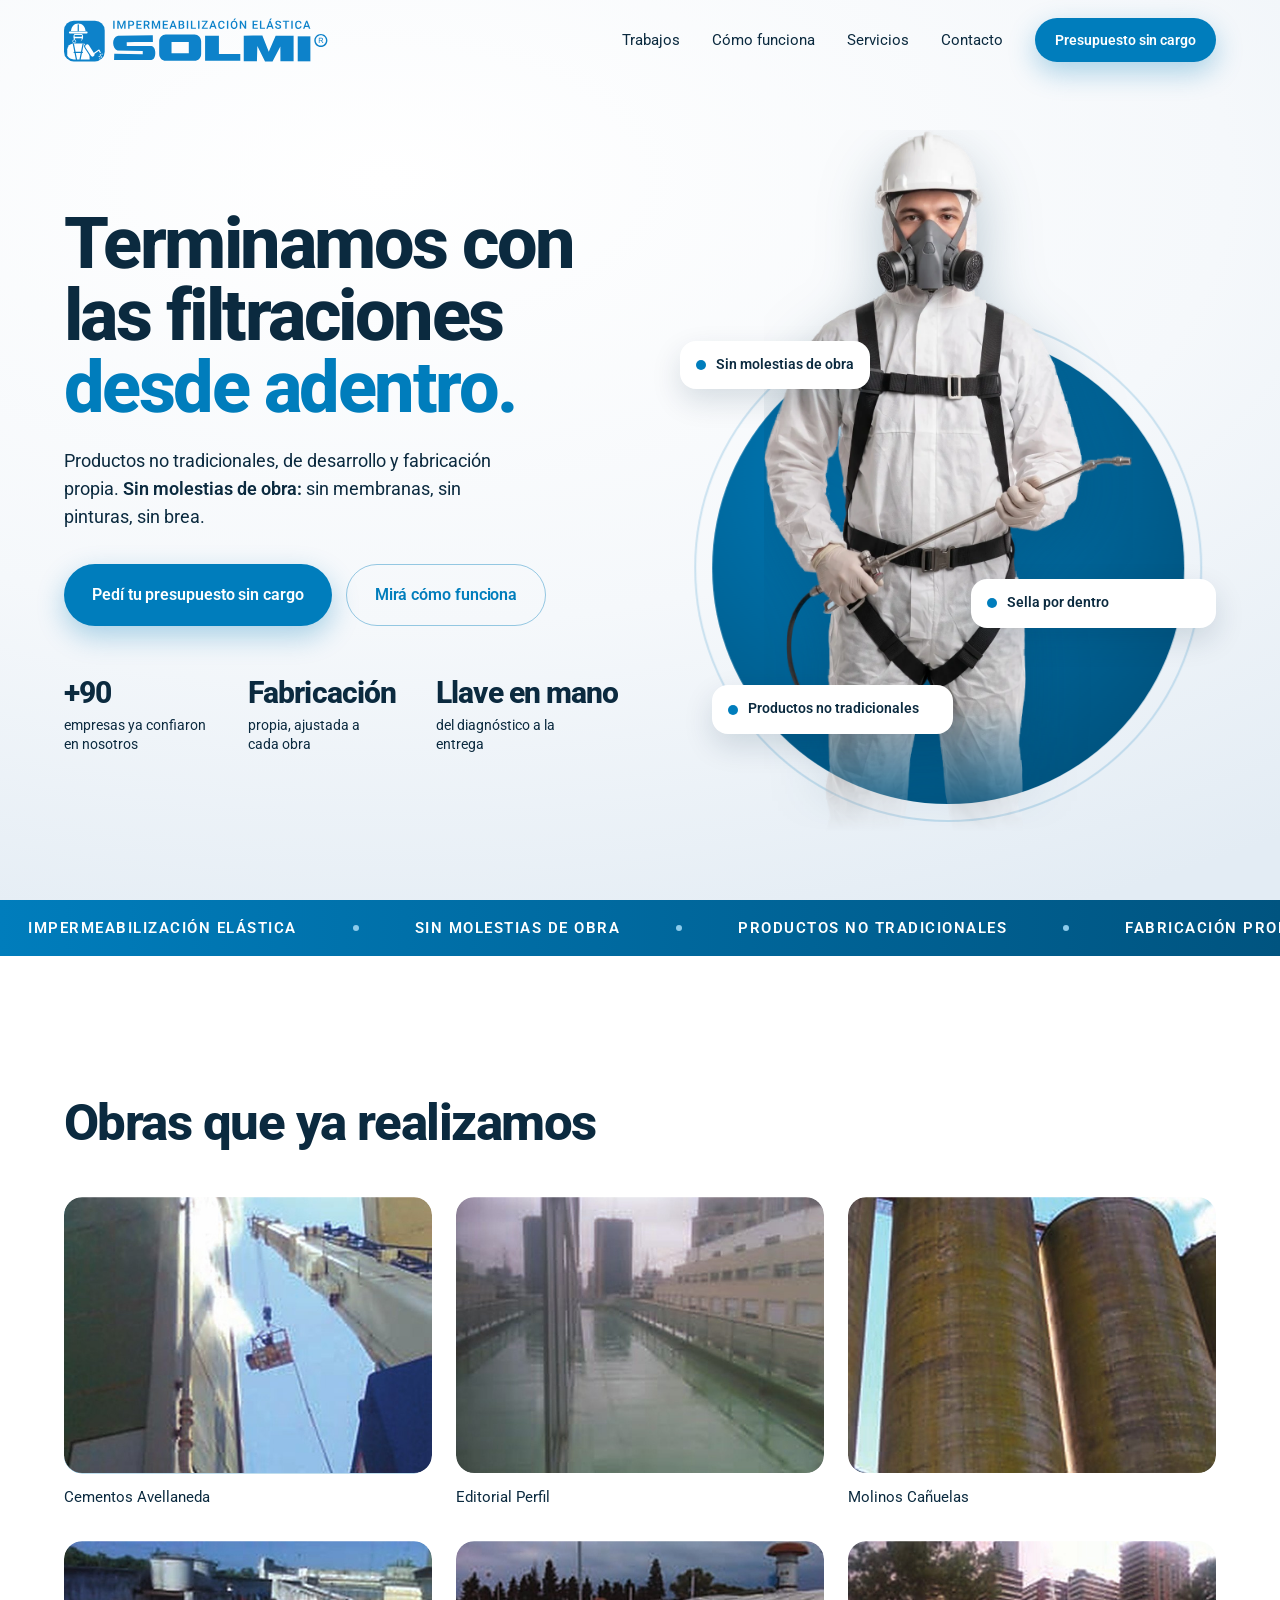
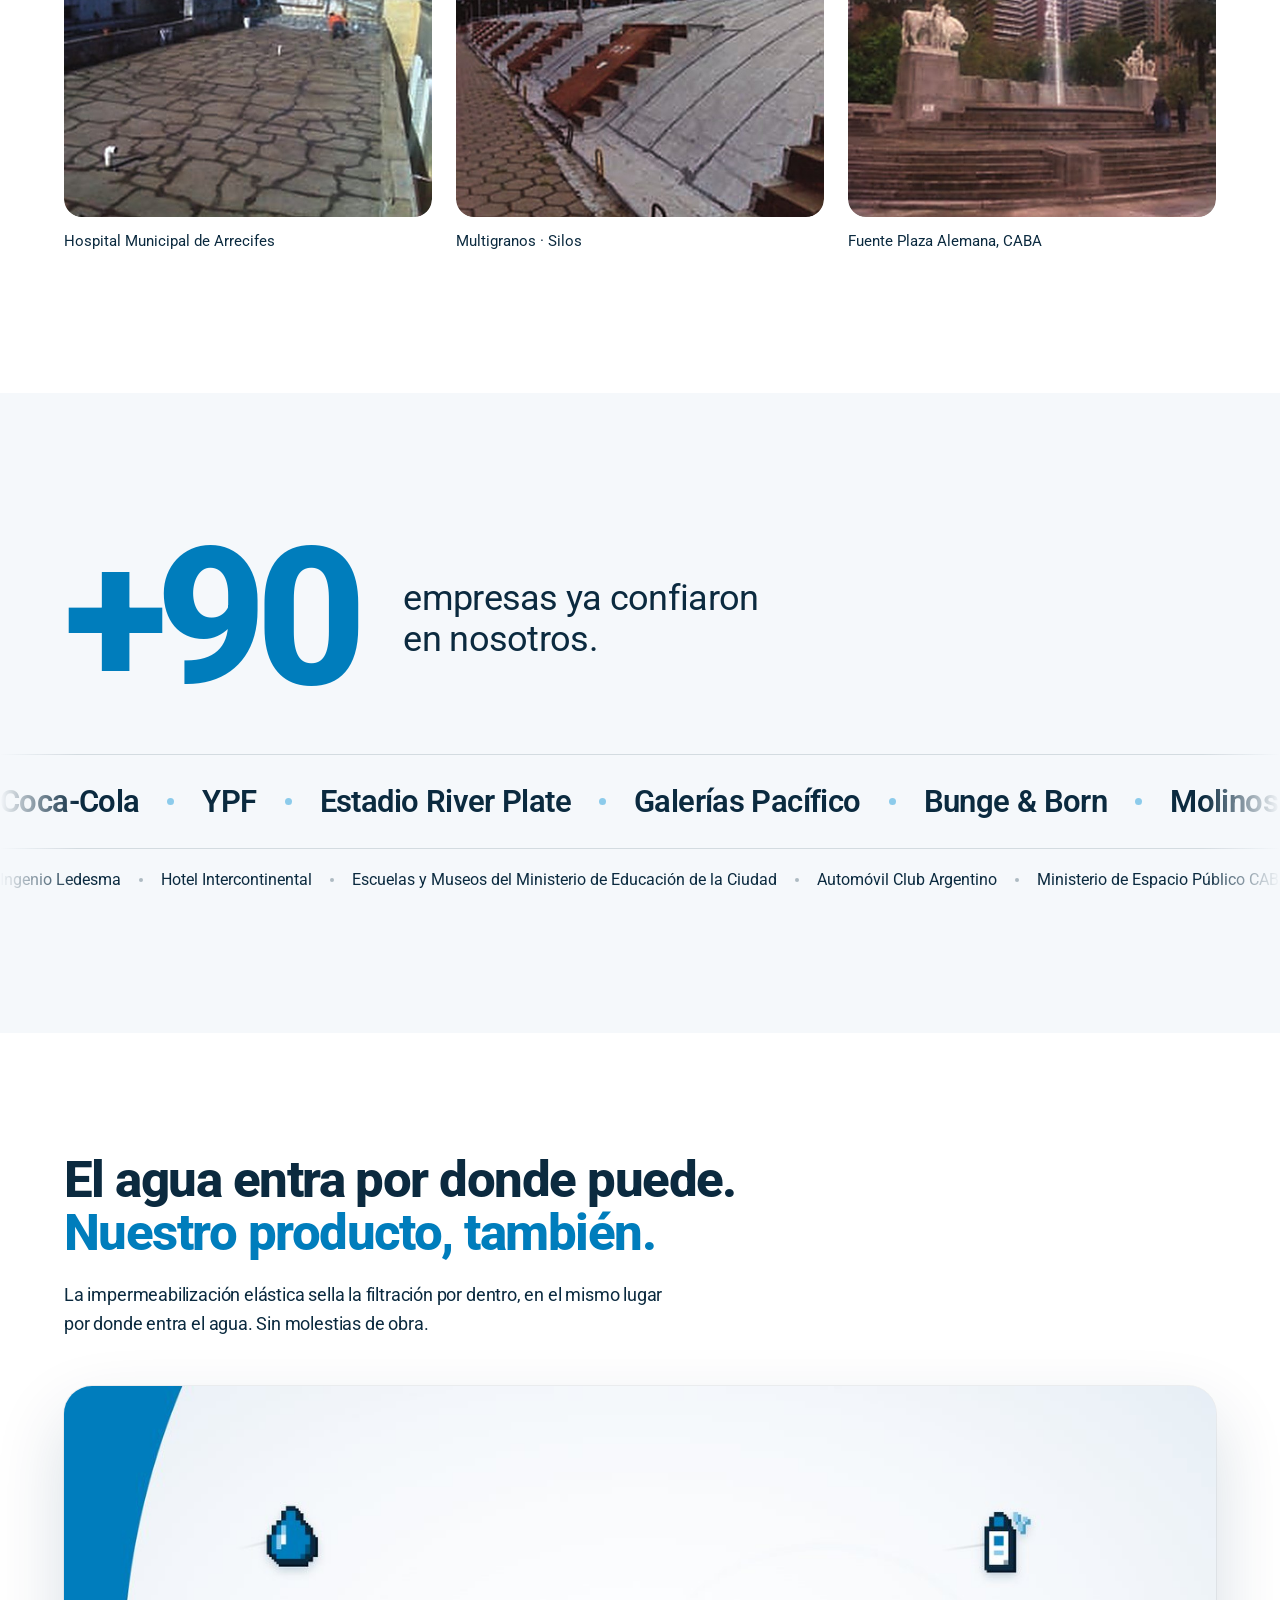
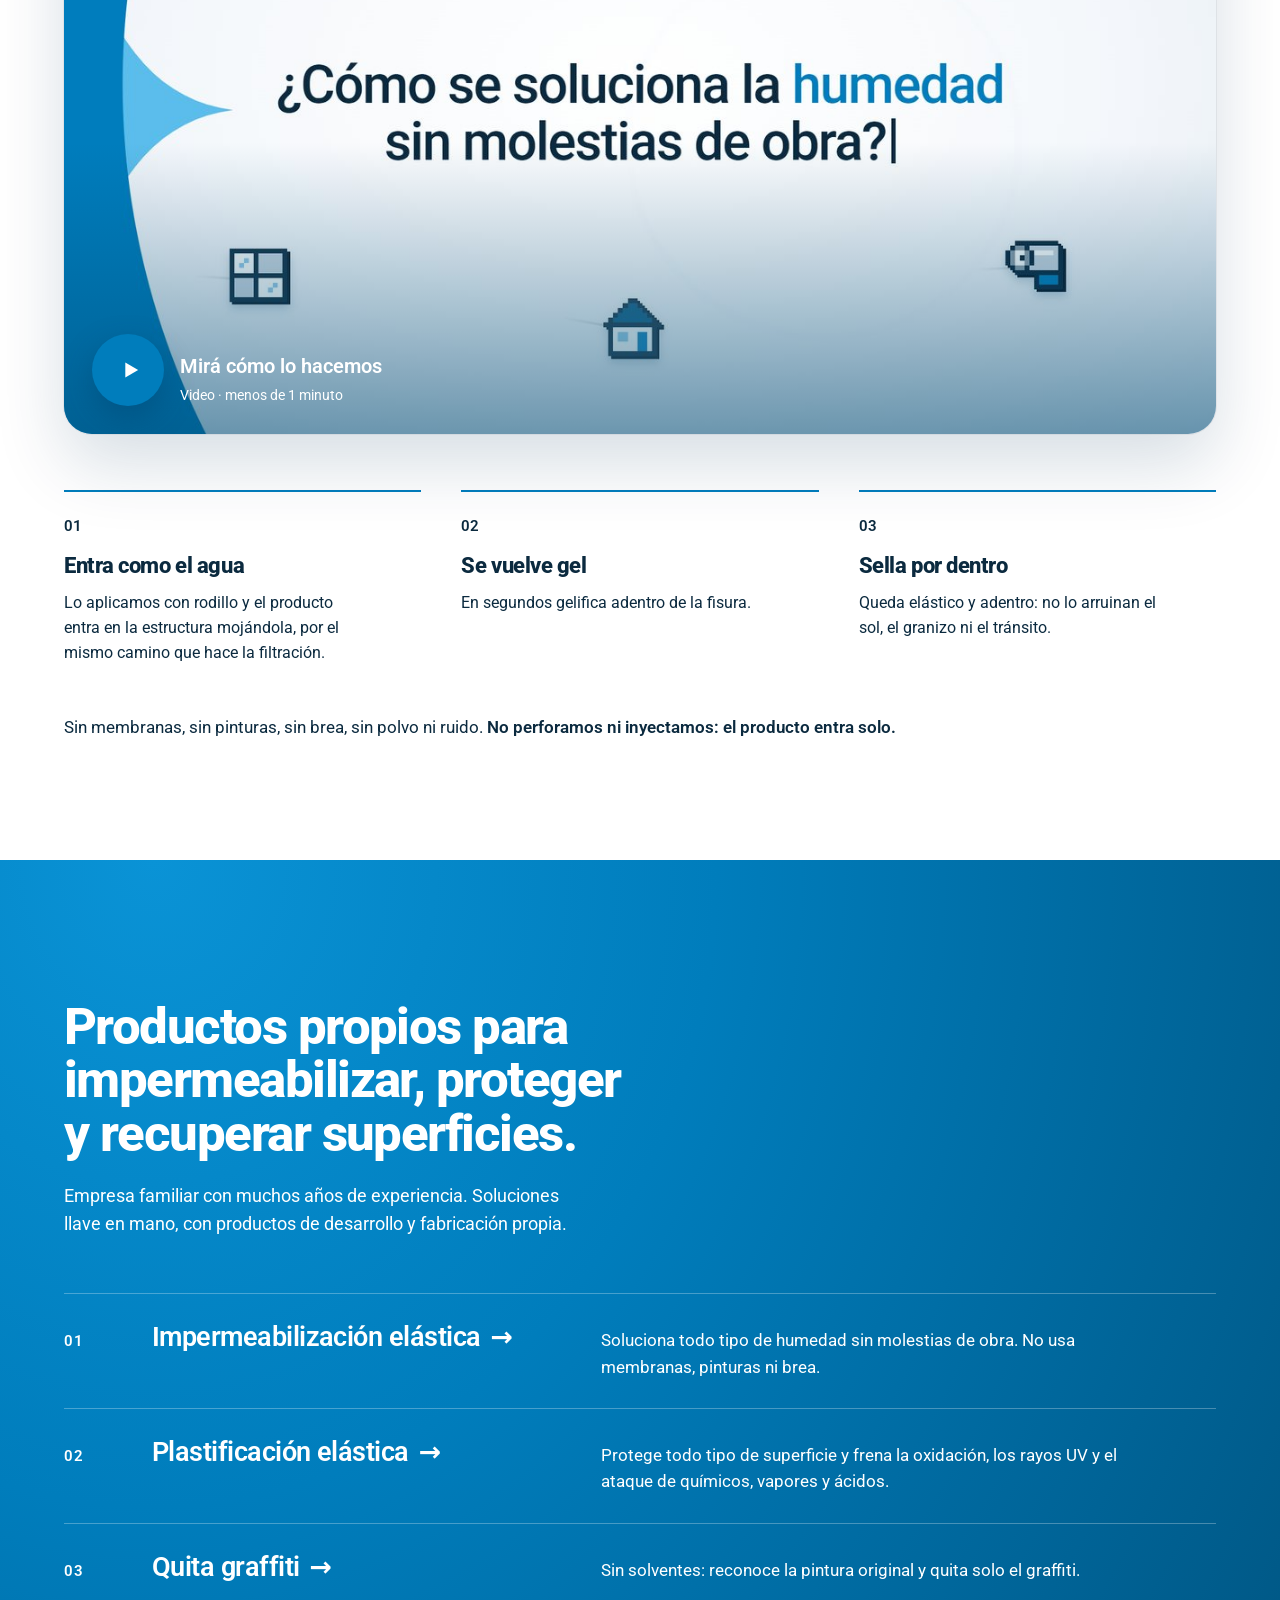
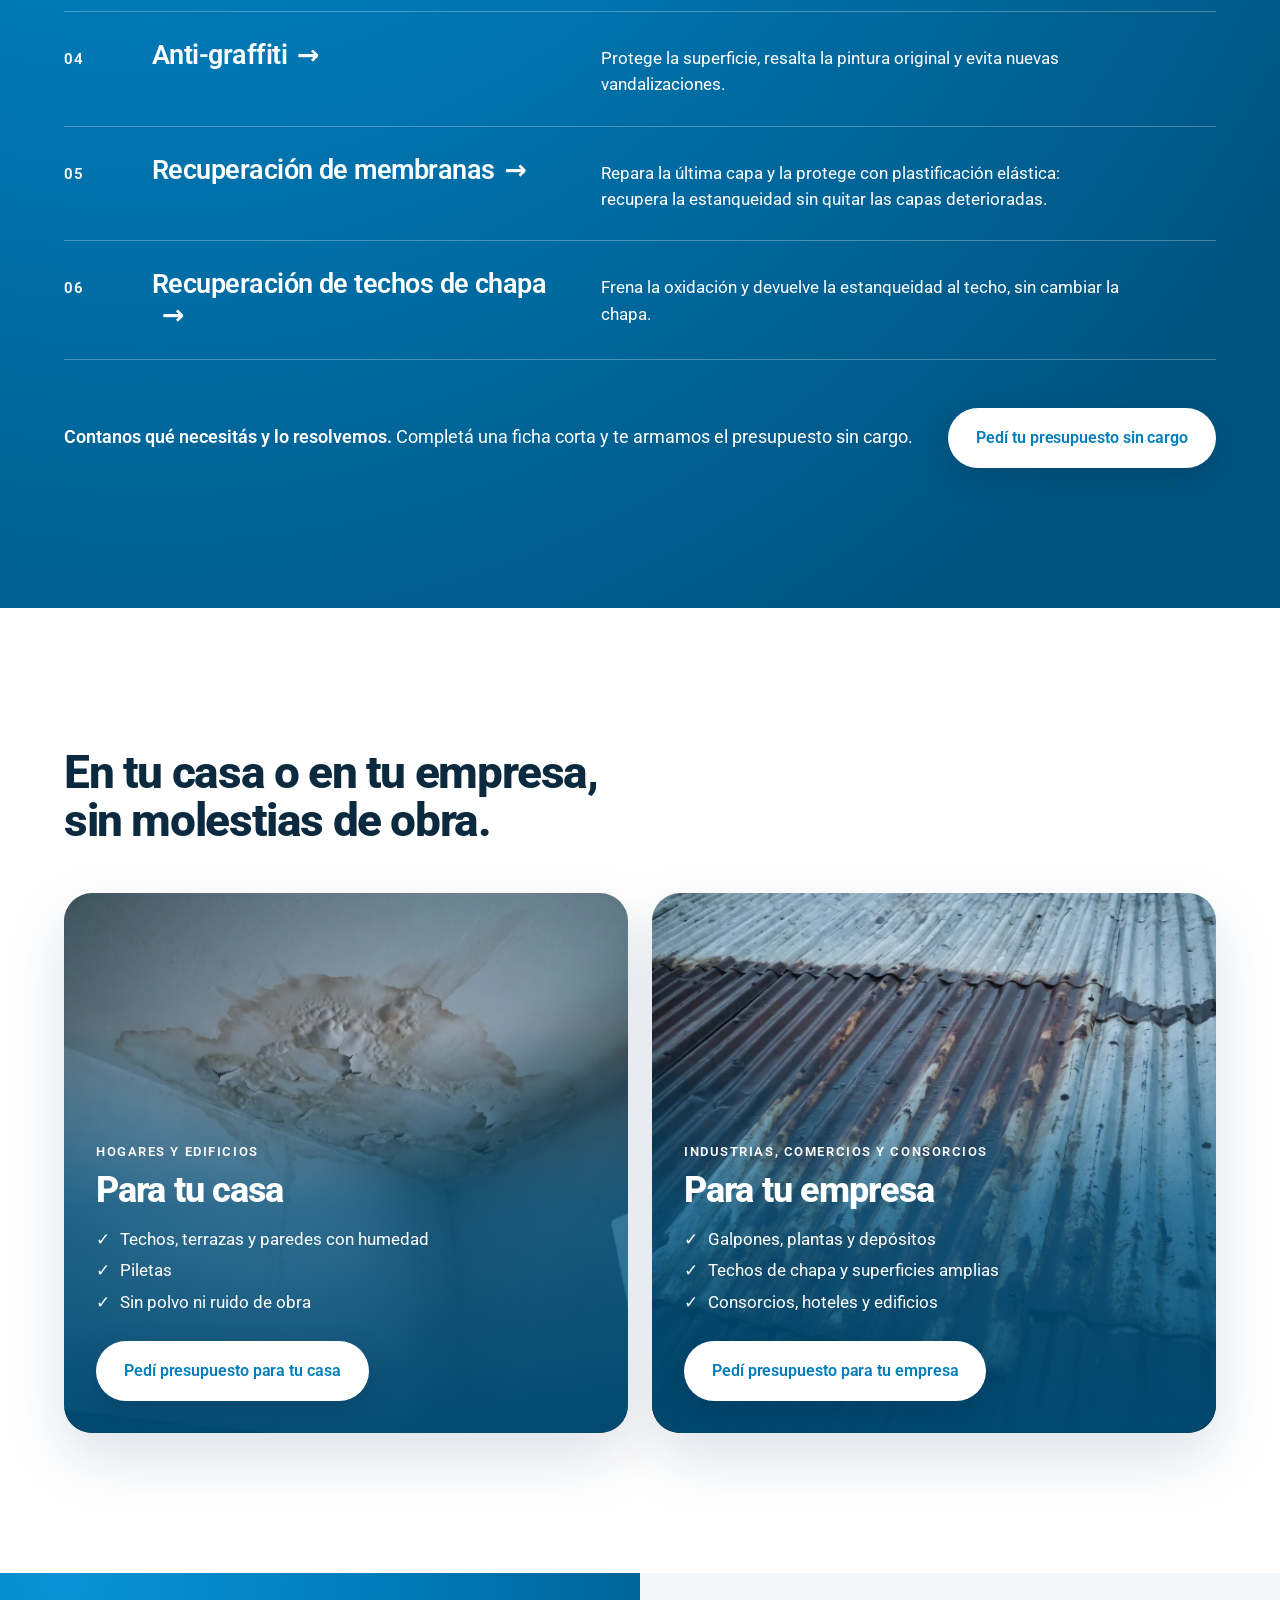
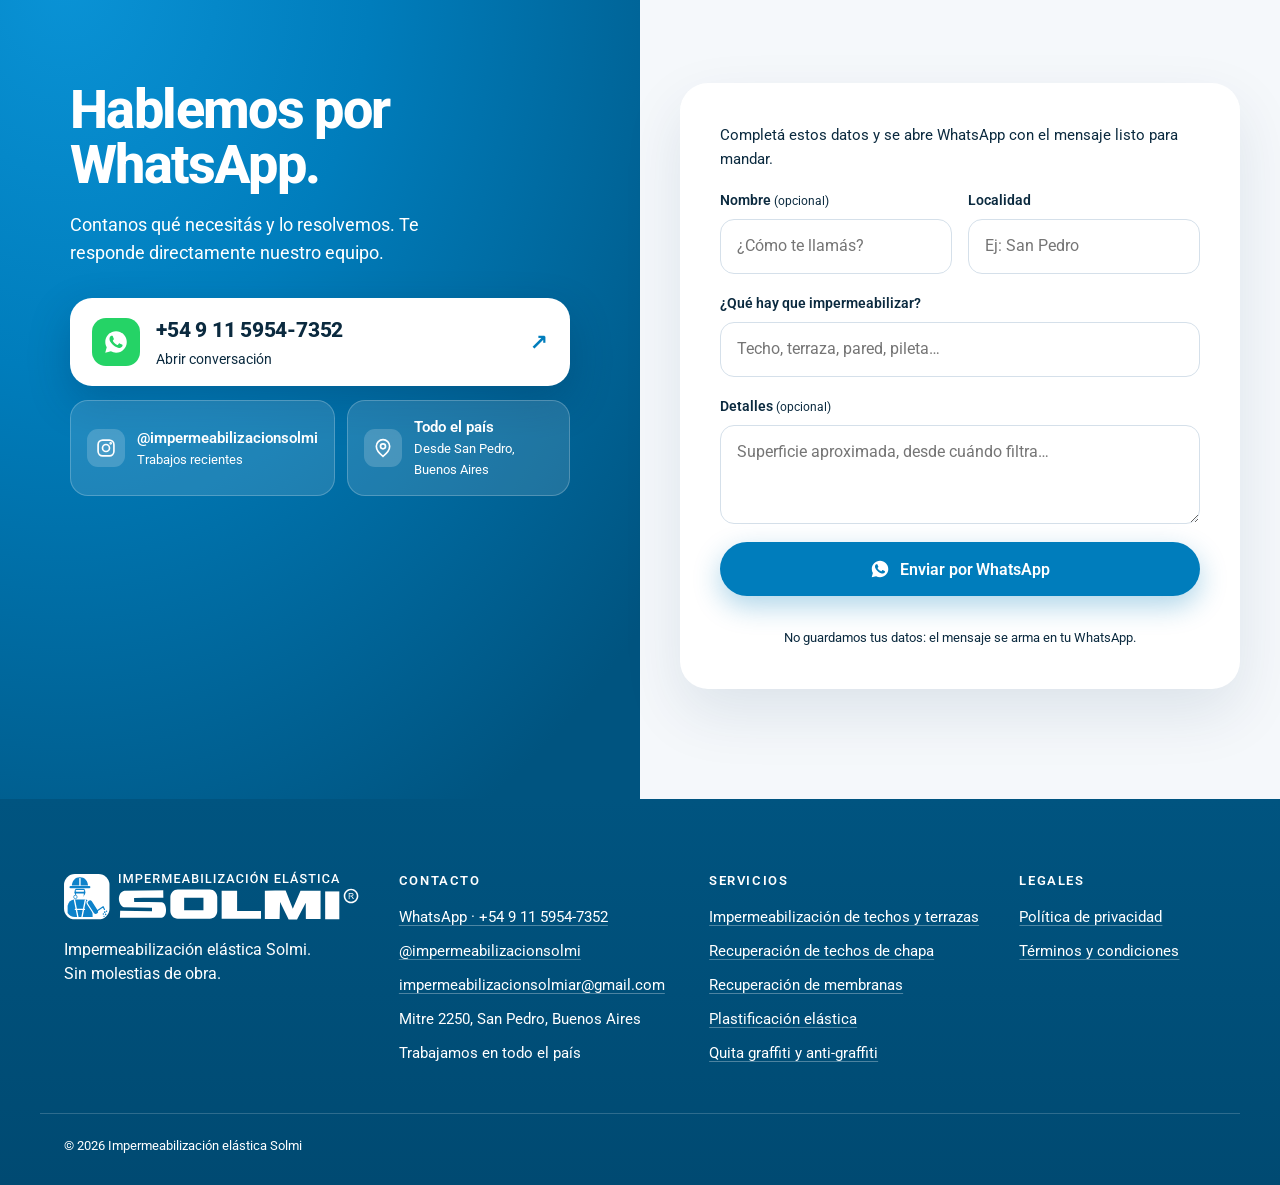
==== commit 6a496731: "Cinco páginas de servicio para SEO, enlazadas desde la home y el pie Techos y terrazas, techos de ch" ====
--- a/index.html
+++ b/index.html
@@ -3,6 +3,15 @@
 <head>
     <meta charset="UTF-8">
     <meta name="viewport" content="width=device-width, initial-scale=1.0">
+    <link rel="canonical" href="https://xn--impermeabilizacinelsticasolmi-ync86c.com.ar/">
+    <!-- Google Analytics (cuenta de Impermeabilización elástica Solmi) -->
+    <script async src="https://www.googletagmanager.com/gtm.js?id=G-W3YY8VCQ1C"></script>
+    <script>
+      window.dataLayer = window.dataLayer || [];
+      function gtag(){dataLayer.push(arguments);}
+      gtag('js', new Date());
+    </script>
+    <script src="analytics.js" defer></script>
     <title>Impermeabilización elástica Solmi · Sin molestias de obra</title>
     <meta name="description" content="Impermeabilización elástica con productos no tradicionales, de desarrollo y fabricación propia. Sin molestias de obra: sin membranas, sin pinturas, sin brea. San Pedro y todo el corredor. Presupuesto sin cargo por WhatsApp.">
     <meta name="theme-color" content="#007DBC">
@@ -23,7 +32,7 @@
 
     <link rel="preload" href="./assets/fonts/roboto-latin-var.woff2" as="font" type="font/woff2" crossorigin>
     <link rel="preload" href="./assets/img/aplicador-pulverizador.webp" as="image" fetchpriority="high">
-    <link rel="stylesheet" href="index.css?v=20261026">
+    <link rel="stylesheet" href="index.css?v=20261108">
 </head>
 <body>
     <div class="scroll-bar" id="scroll-bar" aria-hidden="true"></div>
@@ -275,28 +284,33 @@
             <ol class="what-list" data-stagger>
                 <li class="what-row">
                     <span class="what-num">01</span>
-                    <h3>Impermeabilización elástica</h3>
+                    <h3><a href="./impermeabilizacion-de-techos-y-terrazas/">Impermeabilización elástica</a></h3>
                     <p>Soluciona todo tipo de humedad sin molestias de obra. No usa membranas, pinturas ni brea.</p>
                 </li>
                 <li class="what-row">
                     <span class="what-num">02</span>
-                    <h3>Plastificación elástica</h3>
+                    <h3><a href="./plastificacion-de-pisos-y-piletas/">Plastificación elástica</a></h3>
                     <p>Protege todo tipo de superficie y frena la oxidación, los rayos UV y el ataque de químicos, vapores y ácidos.</p>
                 </li>
                 <li class="what-row">
                     <span class="what-num">03</span>
-                    <h3>Quita graffiti</h3>
+                    <h3><a href="./quita-graffiti-y-anti-graffiti/">Quita graffiti</a></h3>
                     <p>Sin solventes: reconoce la pintura original y quita solo el graffiti.</p>
                 </li>
                 <li class="what-row">
                     <span class="what-num">04</span>
-                    <h3>Anti-graffiti</h3>
+                    <h3><a href="./quita-graffiti-y-anti-graffiti/">Anti-graffiti</a></h3>
                     <p>Protege la superficie, resalta la pintura original y evita nuevas vandalizaciones.</p>
                 </li>
                 <li class="what-row">
                     <span class="what-num">05</span>
-                    <h3>Recuperación de membranas</h3>
+                    <h3><a href="./recuperacion-de-membranas/">Recuperación de membranas</a></h3>
                     <p>Repara la última capa y la protege con plastificación elástica: recupera la estanqueidad sin quitar las capas deterioradas.</p>
+                </li>
+                <li class="what-row">
+                    <span class="what-num">06</span>
+                    <h3><a href="./recuperacion-de-techos-de-chapa/">Recuperación de techos de chapa</a></h3>
+                    <p>Frena la oxidación y devuelve la estanqueidad al techo, sin cambiar la chapa.</p>
                 </li>
             </ol>
 
@@ -500,6 +514,16 @@
                 </ul>
             </div>
             <div>
+                <h3>Servicios</h3>
+                <ul>
+                    <li><a href="./impermeabilizacion-de-techos-y-terrazas/">Impermeabilización de techos y terrazas</a></li>
+                    <li><a href="./recuperacion-de-techos-de-chapa/">Recuperación de techos de chapa</a></li>
+                    <li><a href="./recuperacion-de-membranas/">Recuperación de membranas</a></li>
+                    <li><a href="./plastificacion-de-pisos-y-piletas/">Plastificación elástica</a></li>
+                    <li><a href="./quita-graffiti-y-anti-graffiti/">Quita graffiti y anti-graffiti</a></li>
+                </ul>
+            </div>
+            <div>
                 <h3>Legales</h3>
                 <ul>
                     <li><a href="./politica-de-privacidad/">Política de privacidad</a></li>
--- a/index.css
+++ b/index.css
@@ -519,6 +519,12 @@
 .what-num { font-size: 15px; font-weight: 600; letter-spacing: 0.06em; color: var(--white); }
 .what-row h3 { font-size: clamp(22px, 2.1vw, 30px); font-weight: 600; letter-spacing: -0.02em; line-height: 1.15; }
 .what-row p { font-size: 17px; line-height: 1.55; color: var(--white); max-width: 52ch; }
+/* cada servicio lleva a su página (2026-11-08) */
+.what-row h3 a { color: inherit; text-decoration: underline; text-decoration-color: transparent; text-underline-offset: 5px; text-decoration-thickness: 2px; transition: text-decoration-color 0.25s; }
+.what-row h3 a::after { content: "→"; display: inline-block; margin-left: 10px; font-weight: 600; transition: transform 0.35s var(--ease); }
+.what-row h3 a:hover { text-decoration-color: currentColor; }
+.what-row:hover h3 a::after, .what-row h3 a:focus-visible::after { transform: translateX(5px); }
+.what-row h3 a:focus-visible { outline: 2px solid currentColor; outline-offset: 4px; border-radius: 4px; }
 
 .what-cta {
     margin-top: 48px;
@@ -980,7 +986,7 @@
     color: var(--white);
     padding: 72px 0 28px;
 }
-.foot-grid { display: grid; grid-template-columns: 1.4fr 1fr 0.8fr; gap: 40px; }
+.foot-grid { display: grid; grid-template-columns: 1.2fr 1.1fr 1.1fr 0.8fr; gap: 40px; }
 .foot-brand img { width: 320px; max-width: 100%; height: auto; }
 .foot-brand p { margin-top: 18px; font-size: 16px; line-height: 1.5; }
 .foot h3 { font-size: 13px; font-weight: 600; letter-spacing: 0.12em; text-transform: uppercase; color: var(--white); }
